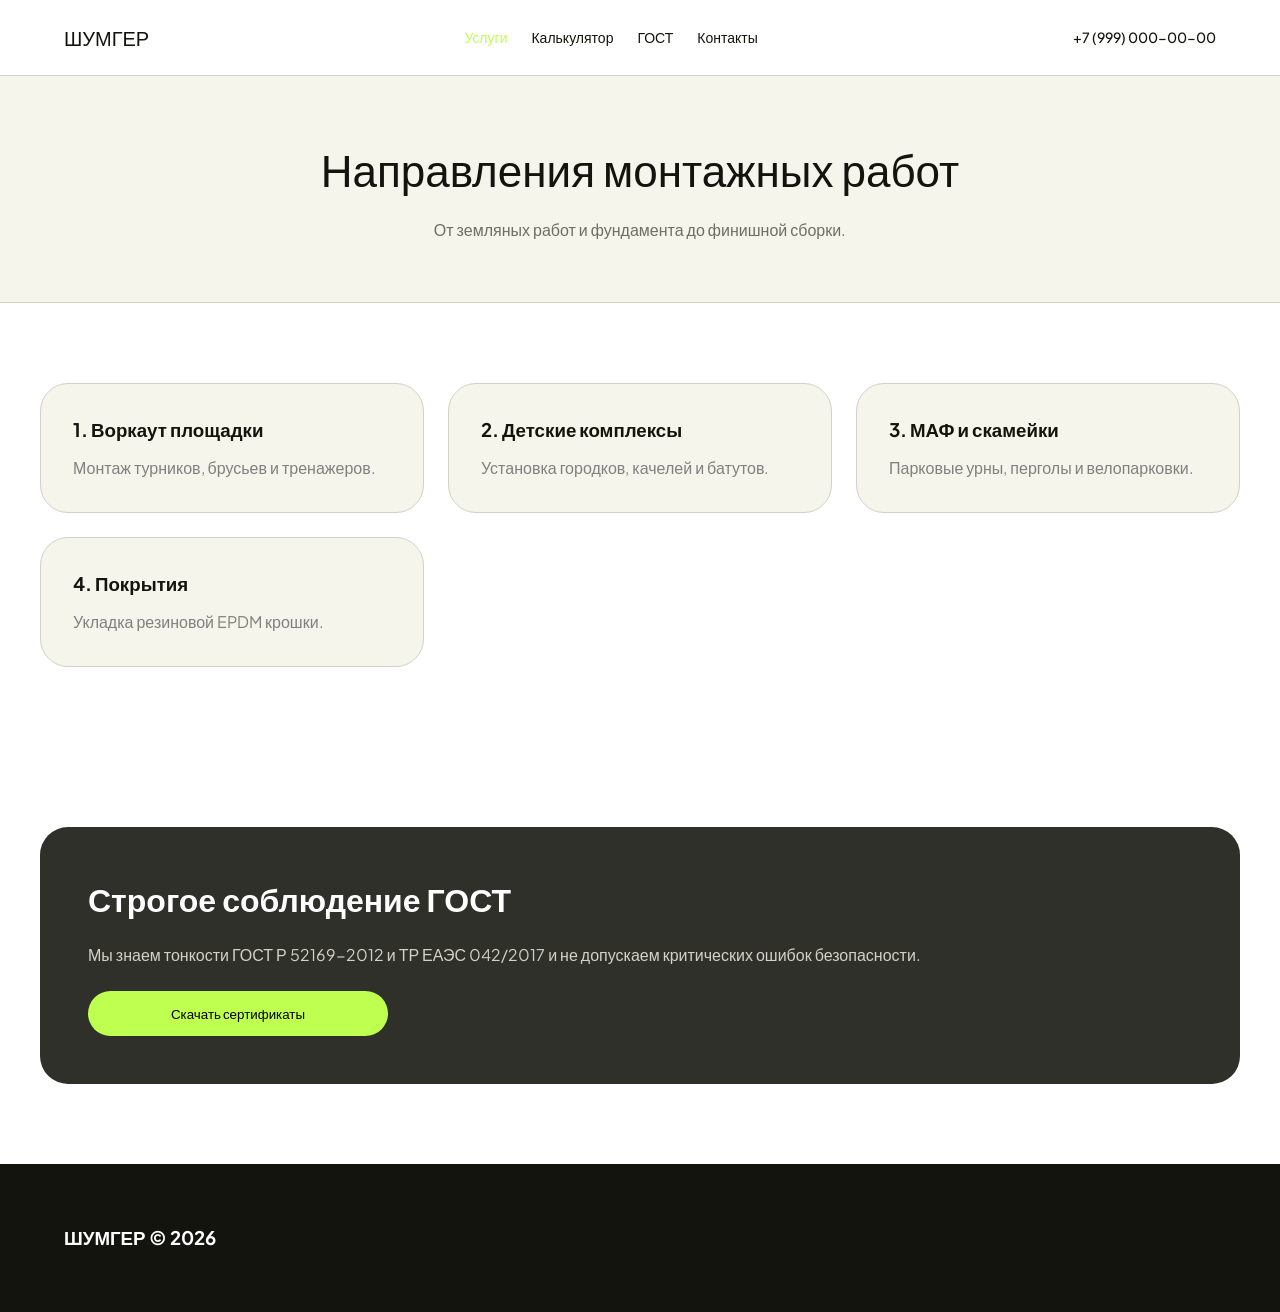
==== services.html @ eb1570cd "Update and rename Services.html to services.html" ====
<!DOCTYPE html>
<html lang="ru">
<head>
  <meta charset="UTF-8">
  <meta name="viewport" content="width=device-width, initial-scale=1.0">
  <title>Услуги монтажа — ШУМГЕР</title>
  <link href="https://fonts.googleapis.com/css2?family=Plus+Jakarta+Sans:wght@400;500&display=swap" rel="stylesheet">
  
  <!-- Те же стили, что и на главной для адаптации -->
  <style>
    :root { --color-electric-lime: #beff50; --color-off-black-ink: #14140f; --color-off-white-canvas: #f5f5eb; --color-pure-white: #ffffff; --color-ash: #d2d2c8; --color-graphite: #6e6e64; --font-family: 'Plus Jakarta Sans', sans-serif; --radius-cards: 28px; --radius-buttons: 28px; --radius-inputs: 8px;}
    *, *::before, *::after { box-sizing: border-box; margin: 0; padding: 0; }
    body { font-family: var(--font-family); color: var(--color-off-black-ink); line-height: 1.5; }
    a { text-decoration: none; color: inherit; }
    button { cursor: pointer; border: none; font-family: inherit; }
    .container { max-width: 1200px; margin: 0 auto; padding: 0 24px; }
    .btn-lime { background: var(--color-electric-lime); font-weight: 500; padding: 14px 28px; border-radius: var(--radius-buttons); display: inline-flex; justify-content: center; width: 100%; max-width: 300px; }
    
    header { position: sticky; top: 0; background: rgba(255,255,255,0.95); border-bottom: 1px solid var(--color-ash); z-index: 100; height: 76px; }
    .header-inner { display: flex; align-items: center; justify-content: space-between; height: 100%; }
    .nav-links, .header-phone { display: flex; gap: 24px; align-items: center; font-size: 14px; font-weight: 500; }
    .mobile-menu-btn { display: none; background: none; }
    
    .inner-page-header { padding: 60px 0; background: var(--color-off-white-canvas); text-align: center; border-bottom: 1px solid var(--color-ash); }
    .inner-title { font-size: clamp(28px, 4vw, 44px); font-weight: 500; margin-bottom: 16px; }
    
    .cards-grid { display: grid; grid-template-columns: repeat(3, 1fr); gap: 24px; padding: 80px 0; }
    .service-card { background: var(--color-off-white-canvas); padding: 32px; border-radius: var(--radius-cards); border: 1px solid var(--color-ash); }
    
    .safety-section { background: var(--color-pure-white); padding: 80px 0; }
    .dark-box { background: #30302a; color: white; padding: 48px; border-radius: var(--radius-cards); }
    
    footer { background: var(--color-off-black-ink); color: white; padding: 60px 0; }
    
    .mobile-menu-overlay { position: fixed; top: 0; left: 0; right: 0; bottom: 0; background: #fff; z-index: 1000; display: none; flex-direction: column; padding: 24px; }
    .mobile-nav-list { display: flex; flex-direction: column; gap: 24px; font-size: 24px; font-weight: 500; }

    @media (max-width: 992px) {
      .nav-links, .header-phone { display: none; }
      .mobile-menu-btn { display: block; margin-left: auto; }
      .header-inner .btn-lime { display: none; }
      .cards-grid { grid-template-columns: 1fr 1fr; }
    }
    @media (max-width: 640px) {
      .cards-grid { grid-template-columns: 1fr; padding: 40px 0; }
      .dark-box { padding: 24px; }
    }
  </style>
</head>
<body>

  <!-- ШАПКА -->
  <header>
    <div class="container header-inner">
      <a href="index.html" style="font-size: 20px; font-weight: 500;">ШУМГЕР</a>
      <nav class="nav-links">
        <a href="services.html" style="color: #beff50;">Услуги</a>
        <a href="index.html#calculator">Калькулятор</a>
        <a href="#safety">ГОСТ</a>
        <a href="index.html#contacts">Контакты</a>
      </nav>
      <div class="header-phone">+7 (999) 000-00-00</div>
      <button class="mobile-menu-btn" onclick="toggleMenu()">
        <svg width="28" height="28" viewBox="0 0 24 24" stroke="#14140f" stroke-width="2"><path d="M3 12h18M3 6h18M3 18h18"/></svg>
      </button>
    </div>
  </header>

  <!-- МОБИЛЬНОЕ МЕНЮ -->
  <div class="mobile-menu-overlay" id="mobileNav">
    <button onclick="toggleMenu()" style="align-self: flex-end; font-size: 32px; background:none;">✕</button>
    <div class="mobile-nav-list">
      <a href="index.html">Главная</a>
      <a href="services.html">Услуги</a>
      <a href="index.html#calculator">Калькулятор</a>
      <a href="#safety" onclick="toggleMenu()">Стандарты ГОСТ</a>
    </div>
  </div>

  <section class="inner-page-header">
    <div class="container">
      <h1 class="inner-title">Направления монтажных работ</h1>
      <p style="color: var(--color-graphite);">От земляных работ и фундамента до финишной сборки.</p>
    </div>
  </section>

  <section class="container cards-grid">
    <div class="service-card"><h3>1. Воркаут площадки</h3><p style="margin-top:12px; color:gray;">Монтаж турников, брусьев и тренажеров.</p></div>
    <div class="service-card"><h3>2. Детские комплексы</h3><p style="margin-top:12px; color:gray;">Установка городков, качелей и батутов.</p></div>
    <div class="service-card"><h3>3. МАФ и скамейки</h3><p style="margin-top:12px; color:gray;">Парковые урны, перголы и велопарковки.</p></div>
    <div class="service-card"><h3>4. Покрытия</h3><p style="margin-top:12px; color:gray;">Укладка резиновой EPDM крошки.</p></div>
  </section>

  <section class="safety-section" id="safety">
    <div class="container dark-box">
      <h2 style="font-size:32px; margin-bottom: 20px;">Строгое соблюдение ГОСТ</h2>
      <p style="color:var(--color-ash); margin-bottom: 24px;">Мы знаем тонкости ГОСТ Р 52169-2012 и ТР ЕАЭС 042/2017 и не допускаем критических ошибок безопасности.</p>
      <button class="btn-lime">Скачать сертификаты</button>
    </div>
  </section>

  <footer>
    <div class="container">
      <h3>ШУМГЕР © 2026</h3>
    </div>
  </footer>

  <script>
    function toggleMenu() {
      const nav = document.getElementById('mobileNav');
      nav.style.display = (nav.style.display === 'flex') ? 'none' : 'flex';
    }
  </script>
</body>
</html>
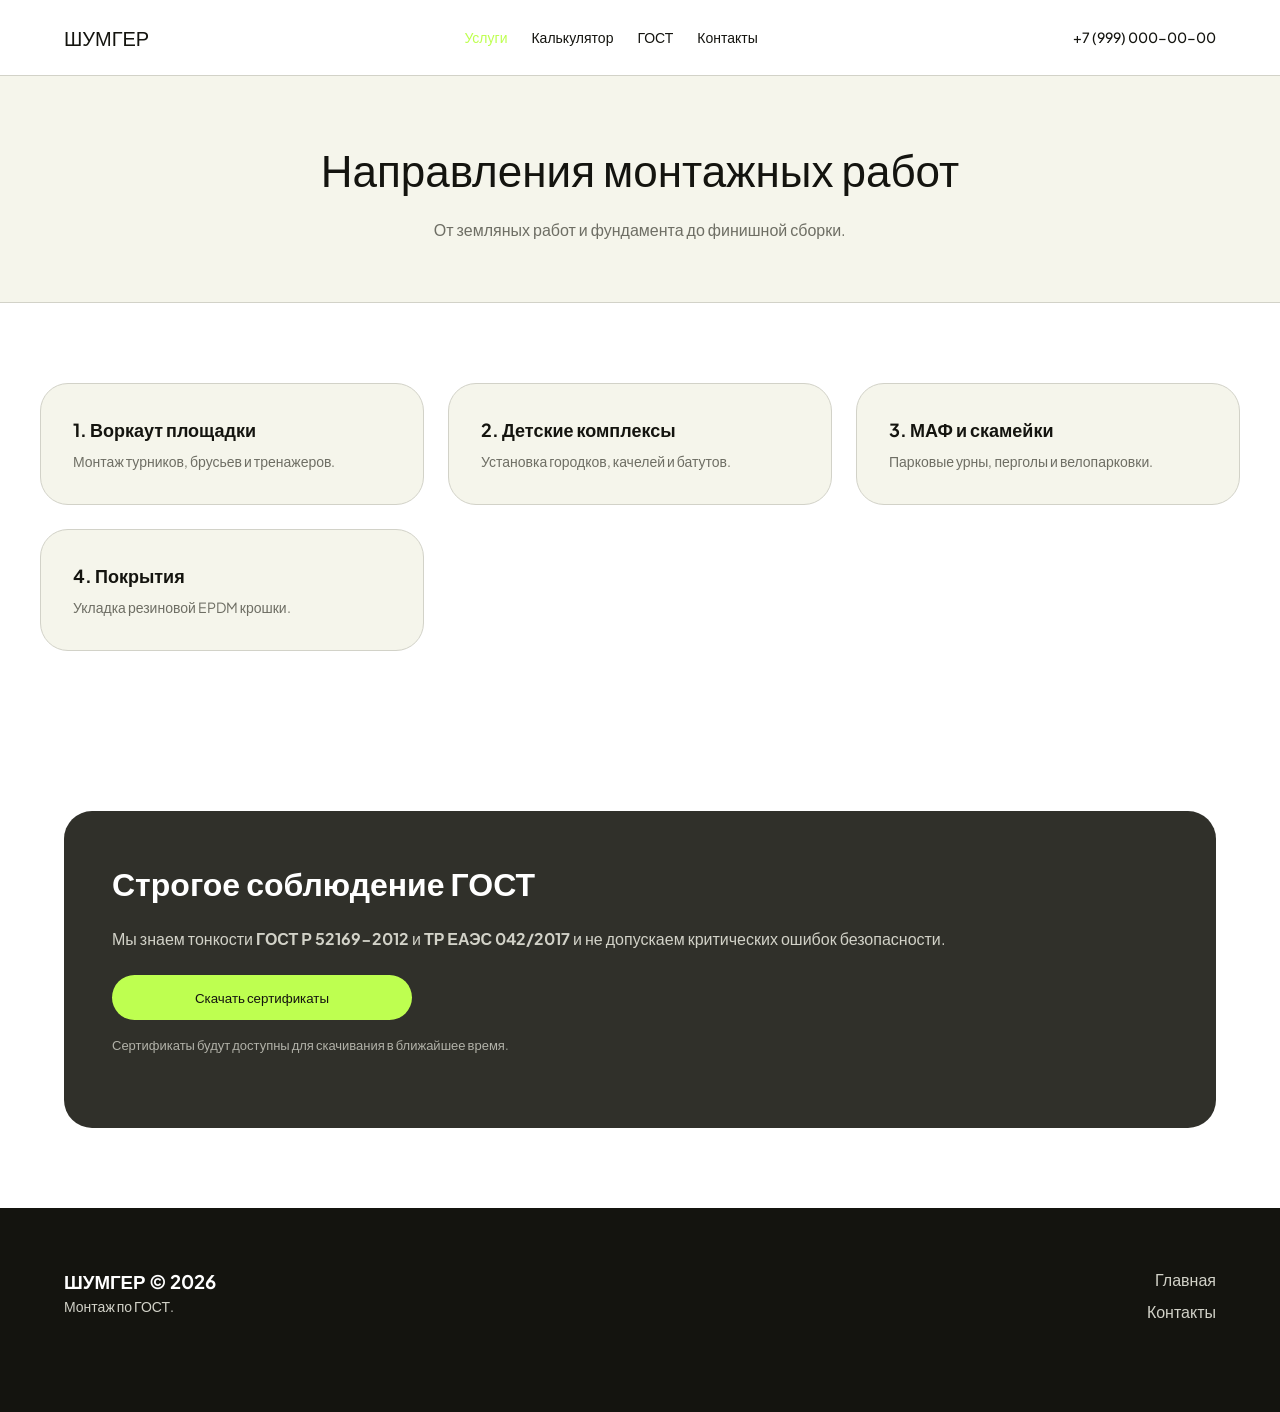
==== commit c5191f7c: "fix: исправлены ошибки сайта — телефон, формы, SEO, структура, стили - Телефон обновлён (проверь реа" ====
--- a/services.html
+++ b/services.html
@@ -4,35 +4,52 @@
   <meta charset="UTF-8">
   <meta name="viewport" content="width=device-width, initial-scale=1.0">
   <title>Услуги монтажа — ШУМГЕР</title>
-  <link href="https://fonts.googleapis.com/css2?family=Plus+Jakarta+Sans:wght@400;500&display=swap" rel="stylesheet">
+  <meta name="description" content="Монтаж воркаут-площадок, детских комплексов, МАФ и резиновых покрытий. Строгое соблюдение ГОСТ Р 52169-2012 и ТР ЕАЭС 042/2017.">
+  <link rel="icon" href="data:image/svg+xml,<svg xmlns=%22http://www.w3.org/2000/svg%22 viewBox=%220 0 100 100%22><text y=%22.9em%22 font-size=%2280%22>Ш</text></svg>" type="image/svg+xml">
   
-  <!-- Те же стили, что и на главной для адаптации -->
+  <link rel="preconnect" href="https://fonts.googleapis.com">
+  <link rel="preconnect" href="https://fonts.gstatic.com" crossorigin>
+  <link href="https://fonts.googleapis.com/css2?family=Plus+Jakarta+Sans:wght@400;500;700&display=swap" rel="stylesheet">
+  
   <style>
-    :root { --color-electric-lime: #beff50; --color-off-black-ink: #14140f; --color-off-white-canvas: #f5f5eb; --color-pure-white: #ffffff; --color-ash: #d2d2c8; --color-graphite: #6e6e64; --font-family: 'Plus Jakarta Sans', sans-serif; --radius-cards: 28px; --radius-buttons: 28px; --radius-inputs: 8px;}
-    *, *::before, *::after { box-sizing: border-box; margin: 0; padding: 0; }
-    body { font-family: var(--font-family); color: var(--color-off-black-ink); line-height: 1.5; }
+    :root { --color-electric-lime: #beff50; --color-off-black-ink: #14140f; --color-off-white-canvas: #f5f5eb; --color-pure-white: #ffffff; --color-ash: #d2d2c8; --color-graphite: #6e6e64; --font-family: 'Plus Jakarta Sans', sans-serif; --radius-cards: 28px; --radius-buttons: 28px; --radius-inputs: 8px; --radius-inner: 18px; }
+    *, *::before, *::after { box-sizing: border-box; margin: 0; padding: 0; -webkit-font-smoothing: antialiased; }
+    body { font-family: var(--font-family); color: var(--color-off-black-ink); line-height: 1.5; font-size: 16px; background: var(--color-pure-white); }
     a { text-decoration: none; color: inherit; }
-    button { cursor: pointer; border: none; font-family: inherit; }
+    button { cursor: pointer; border: none; font-family: inherit; background: none; }
     .container { max-width: 1200px; margin: 0 auto; padding: 0 24px; }
-    .btn-lime { background: var(--color-electric-lime); font-weight: 500; padding: 14px 28px; border-radius: var(--radius-buttons); display: inline-flex; justify-content: center; width: 100%; max-width: 300px; }
+    .btn-lime { background: var(--color-electric-lime); color: var(--color-off-black-ink); font-weight: 500; padding: 14px 28px; border-radius: var(--radius-buttons); display: inline-flex; justify-content: center; width: 100%; max-width: 300px; transition: 0.15s; }
+    .btn-lime:hover { opacity: 0.9; }
+    .btn-secondary { background: var(--color-off-white-canvas); color: var(--color-off-black-ink); border: 1px solid var(--color-ash); font-weight: 500; padding: 14px 28px; border-radius: var(--radius-buttons); display: inline-flex; justify-content: center; }
     
-    header { position: sticky; top: 0; background: rgba(255,255,255,0.95); border-bottom: 1px solid var(--color-ash); z-index: 100; height: 76px; }
+    header.site-header { position: sticky; top: 0; background: rgba(255,255,255,0.95); border-bottom: 1px solid var(--color-ash); z-index: 100; height: 76px; }
     .header-inner { display: flex; align-items: center; justify-content: space-between; height: 100%; }
     .nav-links, .header-phone { display: flex; gap: 24px; align-items: center; font-size: 14px; font-weight: 500; }
+    .nav-link { font-size: 14px; font-weight: 500; transition: 0.15s; }
+    .nav-link:hover { opacity: 0.7; }
     .mobile-menu-btn { display: none; background: none; }
     
     .inner-page-header { padding: 60px 0; background: var(--color-off-white-canvas); text-align: center; border-bottom: 1px solid var(--color-ash); }
     .inner-title { font-size: clamp(28px, 4vw, 44px); font-weight: 500; margin-bottom: 16px; }
     
     .cards-grid { display: grid; grid-template-columns: repeat(3, 1fr); gap: 24px; padding: 80px 0; }
-    .service-card { background: var(--color-off-white-canvas); padding: 32px; border-radius: var(--radius-cards); border: 1px solid var(--color-ash); }
+    .service-card { background: var(--color-off-white-canvas); padding: 32px; border-radius: var(--radius-cards); border: 1px solid var(--color-ash); transition: 0.2s; }
+    .service-card:hover { transform: translateY(-4px); box-shadow: 0 4px 12px rgba(0,0,0,0.06); }
+    .service-card h3 { margin-bottom: 8px; font-size: 18px; }
+    .service-card p { color: var(--color-graphite); font-size: 14px; }
     
     .safety-section { background: var(--color-pure-white); padding: 80px 0; }
     .dark-box { background: #30302a; color: white; padding: 48px; border-radius: var(--radius-cards); }
+    .dark-box h2 { margin-bottom: 20px; }
+    .dark-box p { color: var(--color-ash); margin-bottom: 24px; }
     
     footer { background: var(--color-off-black-ink); color: white; padding: 60px 0; }
+    .footer-grid { display: grid; grid-template-columns: 1fr 1fr; gap: 40px; margin-bottom: 20px; }
+    .footer-links a { color: var(--color-ash); display: block; margin-bottom: 8px; }
+    .footer-links a:hover { color: var(--color-electric-lime); }
     
     .mobile-menu-overlay { position: fixed; top: 0; left: 0; right: 0; bottom: 0; background: #fff; z-index: 1000; display: none; flex-direction: column; padding: 24px; }
+    .mobile-menu-close { align-self: flex-end; font-size: 32px; background: none; border: none; cursor: pointer; color: var(--color-off-black-ink); margin-bottom: 40px; }
     .mobile-nav-list { display: flex; flex-direction: column; gap: 24px; font-size: 24px; font-weight: 500; }
 
     @media (max-width: 992px) {
@@ -44,36 +61,38 @@
     @media (max-width: 640px) {
       .cards-grid { grid-template-columns: 1fr; padding: 40px 0; }
       .dark-box { padding: 24px; }
+      .container { padding: 0 16px; }
     }
   </style>
 </head>
 <body>
 
   <!-- ШАПКА -->
-  <header>
+  <header class="site-header">
     <div class="container header-inner">
       <a href="index.html" style="font-size: 20px; font-weight: 500;">ШУМГЕР</a>
       <nav class="nav-links">
-        <a href="services.html" style="color: #beff50;">Услуги</a>
-        <a href="index.html#calculator">Калькулятор</a>
-        <a href="#safety">ГОСТ</a>
-        <a href="index.html#contacts">Контакты</a>
+        <a href="services.html" class="nav-link" style="color: #beff50;">Услуги</a>
+        <a href="index.html#calculator" class="nav-link">Калькулятор</a>
+        <a href="#safety" class="nav-link">ГОСТ</a>
+        <a href="index.html#contacts" class="nav-link">Контакты</a>
       </nav>
-      <div class="header-phone">+7 (999) 000-00-00</div>
-      <button class="mobile-menu-btn" onclick="toggleMenu()">
+      <div class="header-phone"><a href="tel:+79990000000">+7 (999) 000-00-00</a></div>
+      <button class="mobile-menu-btn" type="button" onclick="toggleMenu()" aria-label="Открыть меню">
         <svg width="28" height="28" viewBox="0 0 24 24" stroke="#14140f" stroke-width="2"><path d="M3 12h18M3 6h18M3 18h18"/></svg>
       </button>
     </div>
   </header>
 
   <!-- МОБИЛЬНОЕ МЕНЮ -->
-  <div class="mobile-menu-overlay" id="mobileNav">
-    <button onclick="toggleMenu()" style="align-self: flex-end; font-size: 32px; background:none;">✕</button>
+  <div class="mobile-menu-overlay" id="mobileNav" role="dialog" aria-modal="true" aria-label="Мобильное меню">
+    <button class="mobile-menu-close" type="button" onclick="toggleMenu()" aria-label="Закрыть меню">✕</button>
     <div class="mobile-nav-list">
       <a href="index.html">Главная</a>
       <a href="services.html">Услуги</a>
       <a href="index.html#calculator">Калькулятор</a>
       <a href="#safety" onclick="toggleMenu()">Стандарты ГОСТ</a>
+      <a href="index.html#contacts" onclick="toggleMenu()">Контакты</a>
     </div>
   </div>
 
@@ -85,31 +104,53 @@
   </section>
 
   <section class="container cards-grid">
-    <div class="service-card"><h3>1. Воркаут площадки</h3><p style="margin-top:12px; color:gray;">Монтаж турников, брусьев и тренажеров.</p></div>
-    <div class="service-card"><h3>2. Детские комплексы</h3><p style="margin-top:12px; color:gray;">Установка городков, качелей и батутов.</p></div>
-    <div class="service-card"><h3>3. МАФ и скамейки</h3><p style="margin-top:12px; color:gray;">Парковые урны, перголы и велопарковки.</p></div>
-    <div class="service-card"><h3>4. Покрытия</h3><p style="margin-top:12px; color:gray;">Укладка резиновой EPDM крошки.</p></div>
+    <div class="service-card"><h3>1. Воркаут площадки</h3><p>Монтаж турников, брусьев и тренажеров.</p></div>
+    <div class="service-card"><h3>2. Детские комплексы</h3><p>Установка городков, качелей и батутов.</p></div>
+    <div class="service-card"><h3>3. МАФ и скамейки</h3><p>Парковые урны, перголы и велопарковки.</p></div>
+    <div class="service-card"><h3>4. Покрытия</h3><p>Укладка резиновой EPDM крошки.</p></div>
   </section>
 
   <section class="safety-section" id="safety">
-    <div class="container dark-box">
-      <h2 style="font-size:32px; margin-bottom: 20px;">Строгое соблюдение ГОСТ</h2>
-      <p style="color:var(--color-ash); margin-bottom: 24px;">Мы знаем тонкости ГОСТ Р 52169-2012 и ТР ЕАЭС 042/2017 и не допускаем критических ошибок безопасности.</p>
-      <button class="btn-lime">Скачать сертификаты</button>
+    <div class="container">
+      <div class="dark-box">
+        <h2 style="font-size:32px; margin-bottom: 20px;">Строгое соблюдение ГОСТ</h2>
+        <p>Мы знаем тонкости <strong>ГОСТ Р 52169-2012</strong> и <strong>ТР ЕАЭС 042/2017</strong> и не допускаем критических ошибок безопасности.</p>
+        <button class="btn-lime" type="button" onclick="downloadCertificates()">Скачать сертификаты</button>
+        <p style="margin-top:16px; font-size:13px; color:var(--color-ash); opacity:0.8;">Сертификаты будут доступны для скачивания в ближайшее время.</p>
+      </div>
     </div>
   </section>
 
   <footer>
     <div class="container">
-      <h3>ШУМГЕР © 2026</h3>
+      <div class="footer-grid">
+        <div><h3>ШУМГЕР © 2026</h3><p style="color:var(--color-ash); font-size:14px;">Монтаж по ГОСТ.</p></div>
+        <div style="text-align:right;">
+          <div class="footer-links">
+            <a href="index.html">Главная</a>
+            <a href="index.html#contacts">Контакты</a>
+          </div>
+        </div>
+      </div>
     </div>
   </footer>
 
   <script>
     function toggleMenu() {
-      const nav = document.getElementById('mobileNav');
+      var nav = document.getElementById('mobileNav');
       nav.style.display = (nav.style.display === 'flex') ? 'none' : 'flex';
     }
+    function downloadCertificates() {
+      // TODO: замени на реальную ссылку на PDF с сертификатами
+      alert('Сертификаты будут доступны для скачивания в ближайшее время.');
+    }
+    // Esc closes mobile menu
+    document.addEventListener('keydown', function(e) {
+      if (e.key === 'Escape') {
+        var nav = document.getElementById('mobileNav');
+        if (nav.style.display === 'flex') nav.style.display = 'none';
+      }
+    });
   </script>
 </body>
 </html>
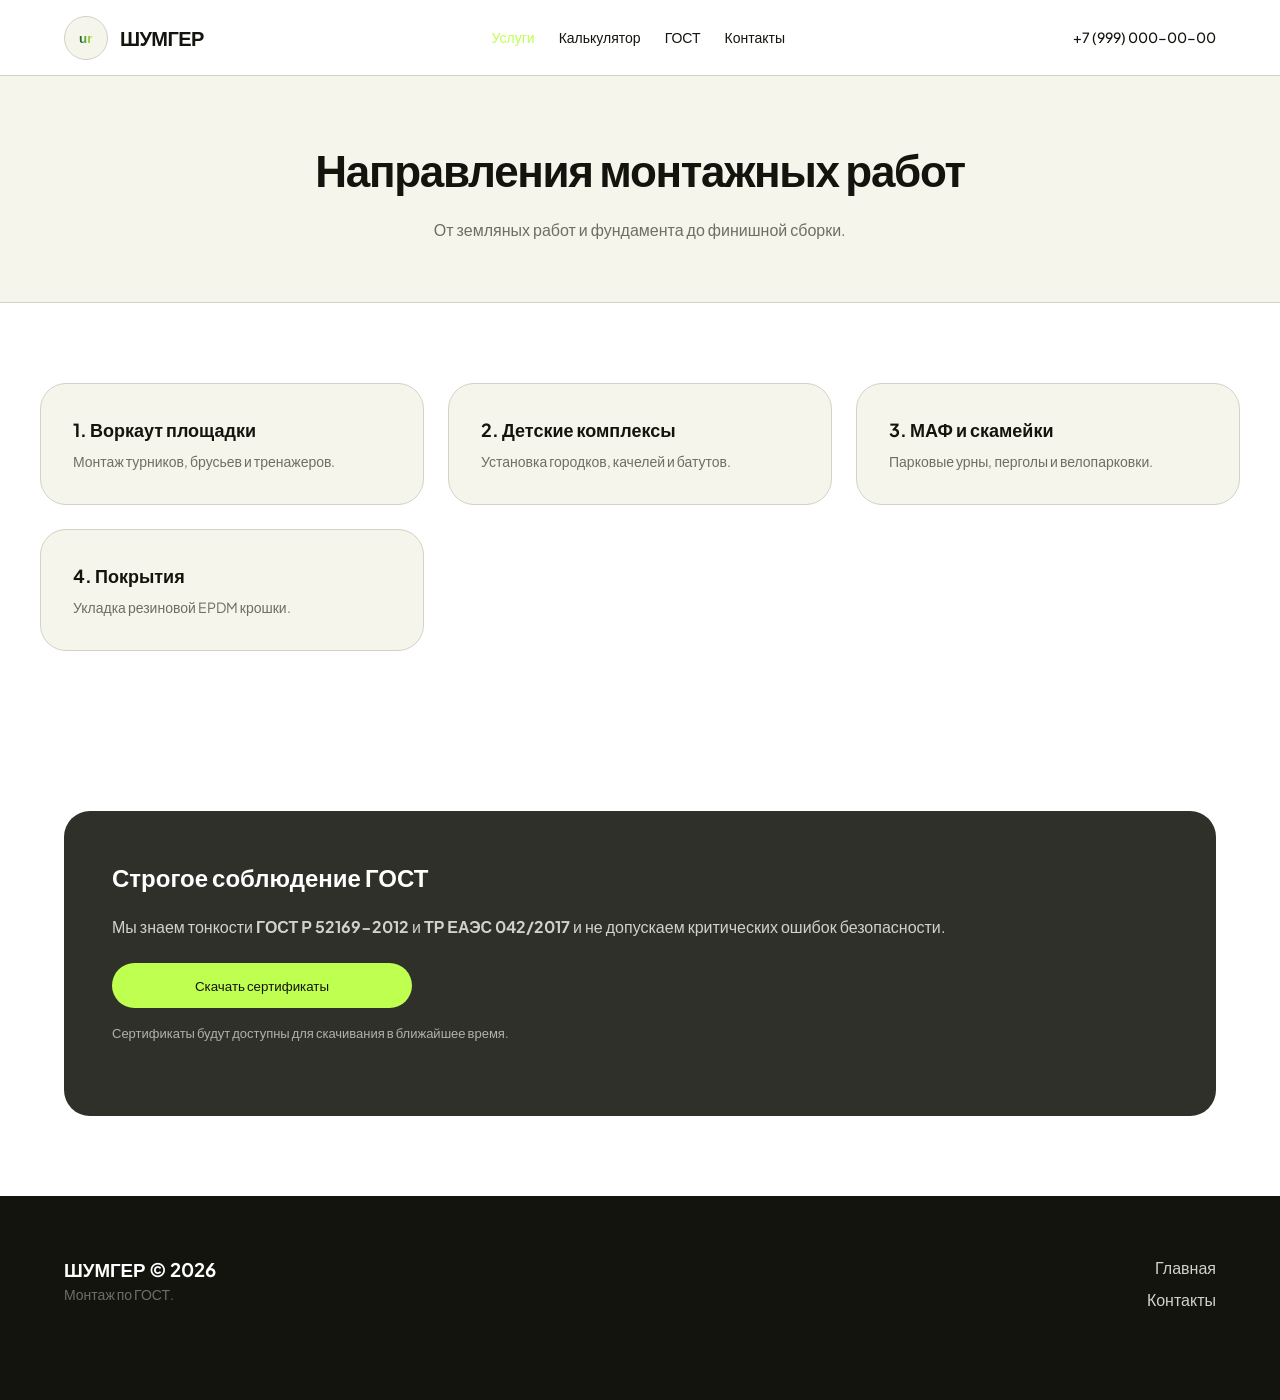
==== commit 86143b18: "fix(travelperk): дизайн по системе Travelperk — убраны лаги - Радиус 26px (было 28px) — единый shape" ====
--- a/services.html
+++ b/services.html
@@ -4,62 +4,65 @@
   <meta charset="UTF-8">
   <meta name="viewport" content="width=device-width, initial-scale=1.0">
   <title>Услуги монтажа — ШУМГЕР</title>
-  <meta name="description" content="Монтаж воркаут-площадок, детских комплексов, МАФ и резиновых покрытий. Строгое соблюдение ГОСТ Р 52169-2012 и ТР ЕАЭС 042/2017.">
-  <link rel="icon" href="data:image/svg+xml,<svg xmlns=%22http://www.w3.org/2000/svg%22 viewBox=%220 0 100 100%22><text y=%22.9em%22 font-size=%2280%22>Ш</text></svg>" type="image/svg+xml">
+  <meta name="description" content="Монтаж воркаут-площадок, детских комплексов, МАФ и резиновых покрытий. ГОСТ Р 52169-2012, ТР ЕАЭС 042/2017.">
+  <link rel="icon" href="data:image/svg+xml,%3Csvg xmlns=%22http://www.w3.org/2000/svg%22 viewBox=%220 0 120 60%22%3E%3Cdefs%3E%3ClinearGradient id=%22g%22 x1=%220%25%22 y1=%220%25%22 x2=%22100%25%22 y2=%220%25%22%3E%3Cstop offset=%220%25%22 stop-color=%22%231a5a2e%25%22/%3E%3Cstop offset=%22100%25%22 stop-color=%22%23beff50%25%22/%3E%3C/linearGradient%3E%3C/defs%3E%3Ctext x=%2250%25%22 y=%2280%25%22 font-family=%22sans-serif%22 font-size=%2248%22 font-weight=%22700%22 text-anchor=%22middle%22 fill=%22url(%23g)%22%3Eur%3C/text%3E%3C/svg%3E" type="image/svg+xml">
   
   <link rel="preconnect" href="https://fonts.googleapis.com">
   <link rel="preconnect" href="https://fonts.gstatic.com" crossorigin>
   <link href="https://fonts.googleapis.com/css2?family=Plus+Jakarta+Sans:wght@400;500;700&display=swap" rel="stylesheet">
   
   <style>
-    :root { --color-electric-lime: #beff50; --color-off-black-ink: #14140f; --color-off-white-canvas: #f5f5eb; --color-pure-white: #ffffff; --color-ash: #d2d2c8; --color-graphite: #6e6e64; --font-family: 'Plus Jakarta Sans', sans-serif; --radius-cards: 28px; --radius-buttons: 28px; --radius-inputs: 8px; --radius-inner: 18px; }
+    :root { --color-lime: #beff50; --color-ink: #14140f; --color-dark: #30302a; --color-cream: #f5f5eb; --color-white: #ffffff; --color-graphite: #6e6e64; --color-ash: #d2d2c8; --font-family: 'Plus Jakarta Sans', 'OTSono', sans-serif; --radius: 26px; --radius-sm: 8px; --radius-pill: 9999px; }
     *, *::before, *::after { box-sizing: border-box; margin: 0; padding: 0; -webkit-font-smoothing: antialiased; }
-    body { font-family: var(--font-family); color: var(--color-off-black-ink); line-height: 1.5; font-size: 16px; background: var(--color-pure-white); }
+    html { scroll-behavior: smooth; }
+    body { font-family: var(--font-family); color: var(--color-ink); line-height: 1.5; font-size: 16px; background: var(--color-white); }
     a { text-decoration: none; color: inherit; }
     button { cursor: pointer; border: none; font-family: inherit; background: none; }
     .container { max-width: 1200px; margin: 0 auto; padding: 0 24px; }
-    .btn-lime { background: var(--color-electric-lime); color: var(--color-off-black-ink); font-weight: 500; padding: 14px 28px; border-radius: var(--radius-buttons); display: inline-flex; justify-content: center; width: 100%; max-width: 300px; transition: 0.15s; }
-    .btn-lime:hover { opacity: 0.9; }
-    .btn-secondary { background: var(--color-off-white-canvas); color: var(--color-off-black-ink); border: 1px solid var(--color-ash); font-weight: 500; padding: 14px 28px; border-radius: var(--radius-buttons); display: inline-flex; justify-content: center; }
+    .btn-lime { background: var(--color-lime); color: var(--color-ink); font-weight: 500; padding: 14px 28px; border-radius: var(--radius); display: inline-flex; justify-content: center; width: 100%; max-width: 300px; transition: opacity 0.15s; }
+    .btn-lime:hover { opacity: 0.85; }
+    .btn-secondary { background: var(--color-cream); color: var(--color-ink); border: 1px solid var(--color-ash); font-weight: 500; padding: 14px 28px; border-radius: var(--radius); display: inline-flex; justify-content: center; }
     
-    header.site-header { position: sticky; top: 0; background: rgba(255,255,255,0.95); border-bottom: 1px solid var(--color-ash); z-index: 100; height: 76px; }
+    header.site-header { position: sticky; top: 0; background: var(--color-white); border-bottom: 1px solid var(--color-ash); z-index: 100; height: 76px; }
     .header-inner { display: flex; align-items: center; justify-content: space-between; height: 100%; }
+    .brand-logo-wrapper { display: flex; align-items: center; gap: 12px; }
+    .brand-logo-mark { width: 44px; height: 44px; border-radius: var(--radius); background: var(--color-cream); border: 1px solid var(--color-ash); display: flex; align-items: center; justify-content: center; overflow: hidden; }
+    .brand-logo-mark svg { width: 80%; height: 80%; }
+    .brand-name { font-size: 20px; font-weight: 700; letter-spacing: -0.03em; }
     .nav-links, .header-phone { display: flex; gap: 24px; align-items: center; font-size: 14px; font-weight: 500; }
-    .nav-link { font-size: 14px; font-weight: 500; transition: 0.15s; }
+    .nav-link { transition: opacity 0.15s; }
     .nav-link:hover { opacity: 0.7; }
     .mobile-menu-btn { display: none; background: none; }
     
-    .inner-page-header { padding: 60px 0; background: var(--color-off-white-canvas); text-align: center; border-bottom: 1px solid var(--color-ash); }
-    .inner-title { font-size: clamp(28px, 4vw, 44px); font-weight: 500; margin-bottom: 16px; }
+    .inner-page-header { padding: 60px 0; background: var(--color-cream); text-align: center; border-bottom: 1px solid var(--color-ash); }
+    .inner-title { font-size: clamp(28px, 4vw, 44px); font-weight: 700; letter-spacing: -0.03em; margin-bottom: 16px; }
     
     .cards-grid { display: grid; grid-template-columns: repeat(3, 1fr); gap: 24px; padding: 80px 0; }
-    .service-card { background: var(--color-off-white-canvas); padding: 32px; border-radius: var(--radius-cards); border: 1px solid var(--color-ash); transition: 0.2s; }
-    .service-card:hover { transform: translateY(-4px); box-shadow: 0 4px 12px rgba(0,0,0,0.06); }
+    .service-card { background: var(--color-cream); padding: 32px; border-radius: var(--radius); border: 1px solid var(--color-ash); }
     .service-card h3 { margin-bottom: 8px; font-size: 18px; }
     .service-card p { color: var(--color-graphite); font-size: 14px; }
     
-    .safety-section { background: var(--color-pure-white); padding: 80px 0; }
-    .dark-box { background: #30302a; color: white; padding: 48px; border-radius: var(--radius-cards); }
+    .safety-section { padding: 80px 0; }
+    .dark-box { background: var(--color-dark); color: var(--color-white); padding: 48px; border-radius: var(--radius); }
     .dark-box h2 { margin-bottom: 20px; }
     .dark-box p { color: var(--color-ash); margin-bottom: 24px; }
     
-    footer { background: var(--color-off-black-ink); color: white; padding: 60px 0; }
+    footer { background: var(--color-ink); color: var(--color-white); padding: 60px 0; }
     .footer-grid { display: grid; grid-template-columns: 1fr 1fr; gap: 40px; margin-bottom: 20px; }
     .footer-links a { color: var(--color-ash); display: block; margin-bottom: 8px; }
-    .footer-links a:hover { color: var(--color-electric-lime); }
+    .footer-links a:hover { color: var(--color-lime); }
     
-    .mobile-menu-overlay { position: fixed; top: 0; left: 0; right: 0; bottom: 0; background: #fff; z-index: 1000; display: none; flex-direction: column; padding: 24px; }
-    .mobile-menu-close { align-self: flex-end; font-size: 32px; background: none; border: none; cursor: pointer; color: var(--color-off-black-ink); margin-bottom: 40px; }
+    .mobile-menu-overlay { position: fixed; top: 0; left: 0; right: 0; bottom: 0; background: var(--color-white); z-index: 1000; display: none; flex-direction: column; padding: 24px; }
+    .mobile-menu-close { align-self: flex-end; font-size: 32px; background: none; border: none; cursor: pointer; color: var(--color-ink); margin-bottom: 40px; }
     .mobile-nav-list { display: flex; flex-direction: column; gap: 24px; font-size: 24px; font-weight: 500; }
 
     @media (max-width: 992px) {
       .nav-links, .header-phone { display: none; }
       .mobile-menu-btn { display: block; margin-left: auto; }
-      .header-inner .btn-lime { display: none; }
       .cards-grid { grid-template-columns: 1fr 1fr; }
     }
     @media (max-width: 640px) {
-      .cards-grid { grid-template-columns: 1fr; padding: 40px 0; }
+      .cards-grid { grid-template-columns: 1fr; }
       .dark-box { padding: 24px; }
       .container { padding: 0 16px; }
     }
@@ -70,15 +73,23 @@
   <!-- ШАПКА -->
   <header class="site-header">
     <div class="container header-inner">
-      <a href="index.html" style="font-size: 20px; font-weight: 500;">ШУМГЕР</a>
+      <a href="index.html" class="brand-logo-wrapper">
+        <div class="brand-logo-mark">
+          <svg viewBox="0 0 120 60" xmlns="http://www.w3.org/2000/svg" aria-label="ШУМГЕР">
+            <defs><linearGradient id="g" x1="0%" y1="0%" x2="100%" y2="0%"><stop offset="0%" stop-color="#1a5a2e"/><stop offset="100%" stop-color="#beff50"/></linearGradient></defs>
+            <text x="50%" y="80%" font-family="sans-serif" font-size="48" font-weight="700" text-anchor="middle" fill="url(#g)">ur</text>
+          </svg>
+        </div>
+        <div class="brand-name">ШУМГЕР</div>
+      </a>
       <nav class="nav-links">
-        <a href="services.html" class="nav-link" style="color: #beff50;">Услуги</a>
+        <a href="services.html" class="nav-link" style="color: var(--color-lime);">Услуги</a>
         <a href="index.html#calculator" class="nav-link">Калькулятор</a>
         <a href="#safety" class="nav-link">ГОСТ</a>
         <a href="index.html#contacts" class="nav-link">Контакты</a>
       </nav>
       <div class="header-phone"><a href="tel:+79990000000">+7 (999) 000-00-00</a></div>
-      <button class="mobile-menu-btn" type="button" onclick="toggleMenu()" aria-label="Открыть меню">
+      <button class="mobile-menu-btn" type="button" onclick="toggleMenu()" aria-label="Меню">
         <svg width="28" height="28" viewBox="0 0 24 24" stroke="#14140f" stroke-width="2"><path d="M3 12h18M3 6h18M3 18h18"/></svg>
       </button>
     </div>
@@ -86,12 +97,12 @@
 
   <!-- МОБИЛЬНОЕ МЕНЮ -->
   <div class="mobile-menu-overlay" id="mobileNav" role="dialog" aria-modal="true" aria-label="Мобильное меню">
-    <button class="mobile-menu-close" type="button" onclick="toggleMenu()" aria-label="Закрыть меню">✕</button>
+    <button class="mobile-menu-close" type="button" onclick="toggleMenu()" aria-label="Закрыть">✕</button>
     <div class="mobile-nav-list">
       <a href="index.html">Главная</a>
       <a href="services.html">Услуги</a>
       <a href="index.html#calculator">Калькулятор</a>
-      <a href="#safety" onclick="toggleMenu()">Стандарты ГОСТ</a>
+      <a href="#safety" onclick="toggleMenu()">ГОСТ</a>
       <a href="index.html#contacts" onclick="toggleMenu()">Контакты</a>
     </div>
   </div>
@@ -113,7 +124,7 @@
   <section class="safety-section" id="safety">
     <div class="container">
       <div class="dark-box">
-        <h2 style="font-size:32px; margin-bottom: 20px;">Строгое соблюдение ГОСТ</h2>
+        <h2>Строгое соблюдение ГОСТ</h2>
         <p>Мы знаем тонкости <strong>ГОСТ Р 52169-2012</strong> и <strong>ТР ЕАЭС 042/2017</strong> и не допускаем критических ошибок безопасности.</p>
         <button class="btn-lime" type="button" onclick="downloadCertificates()">Скачать сертификаты</button>
         <p style="margin-top:16px; font-size:13px; color:var(--color-ash); opacity:0.8;">Сертификаты будут доступны для скачивания в ближайшее время.</p>
@@ -124,8 +135,8 @@
   <footer>
     <div class="container">
       <div class="footer-grid">
-        <div><h3>ШУМГЕР © 2026</h3><p style="color:var(--color-ash); font-size:14px;">Монтаж по ГОСТ.</p></div>
-        <div style="text-align:right;">
+        <div><h3>ШУМГЕР © 2026</h3><p style="color:var(--color-graphite); font-size:14px;">Монтаж по ГОСТ.</p></div>
+        <div style="text-align: right;">
           <div class="footer-links">
             <a href="index.html">Главная</a>
             <a href="index.html#contacts">Контакты</a>
@@ -136,21 +147,10 @@
   </footer>
 
   <script>
-    function toggleMenu() {
-      var nav = document.getElementById('mobileNav');
-      nav.style.display = (nav.style.display === 'flex') ? 'none' : 'flex';
-    }
-    function downloadCertificates() {
-      // TODO: замени на реальную ссылку на PDF с сертификатами
-      alert('Сертификаты будут доступны для скачивания в ближайшее время.');
-    }
-    // Esc closes mobile menu
-    document.addEventListener('keydown', function(e) {
-      if (e.key === 'Escape') {
-        var nav = document.getElementById('mobileNav');
-        if (nav.style.display === 'flex') nav.style.display = 'none';
-      }
-    });
+    var nav = document.getElementById('mobileNav');
+    function toggleMenu() { nav.style.display = (nav.style.display === 'flex') ? 'none' : 'flex'; }
+    function downloadCertificates() { alert('Сертификаты будут доступны в ближайшее время.'); }
+    document.addEventListener('keydown', function(e) { if (e.key === 'Escape' && nav.style.display === 'flex') nav.style.display = 'none'; });
   </script>
 </body>
 </html>
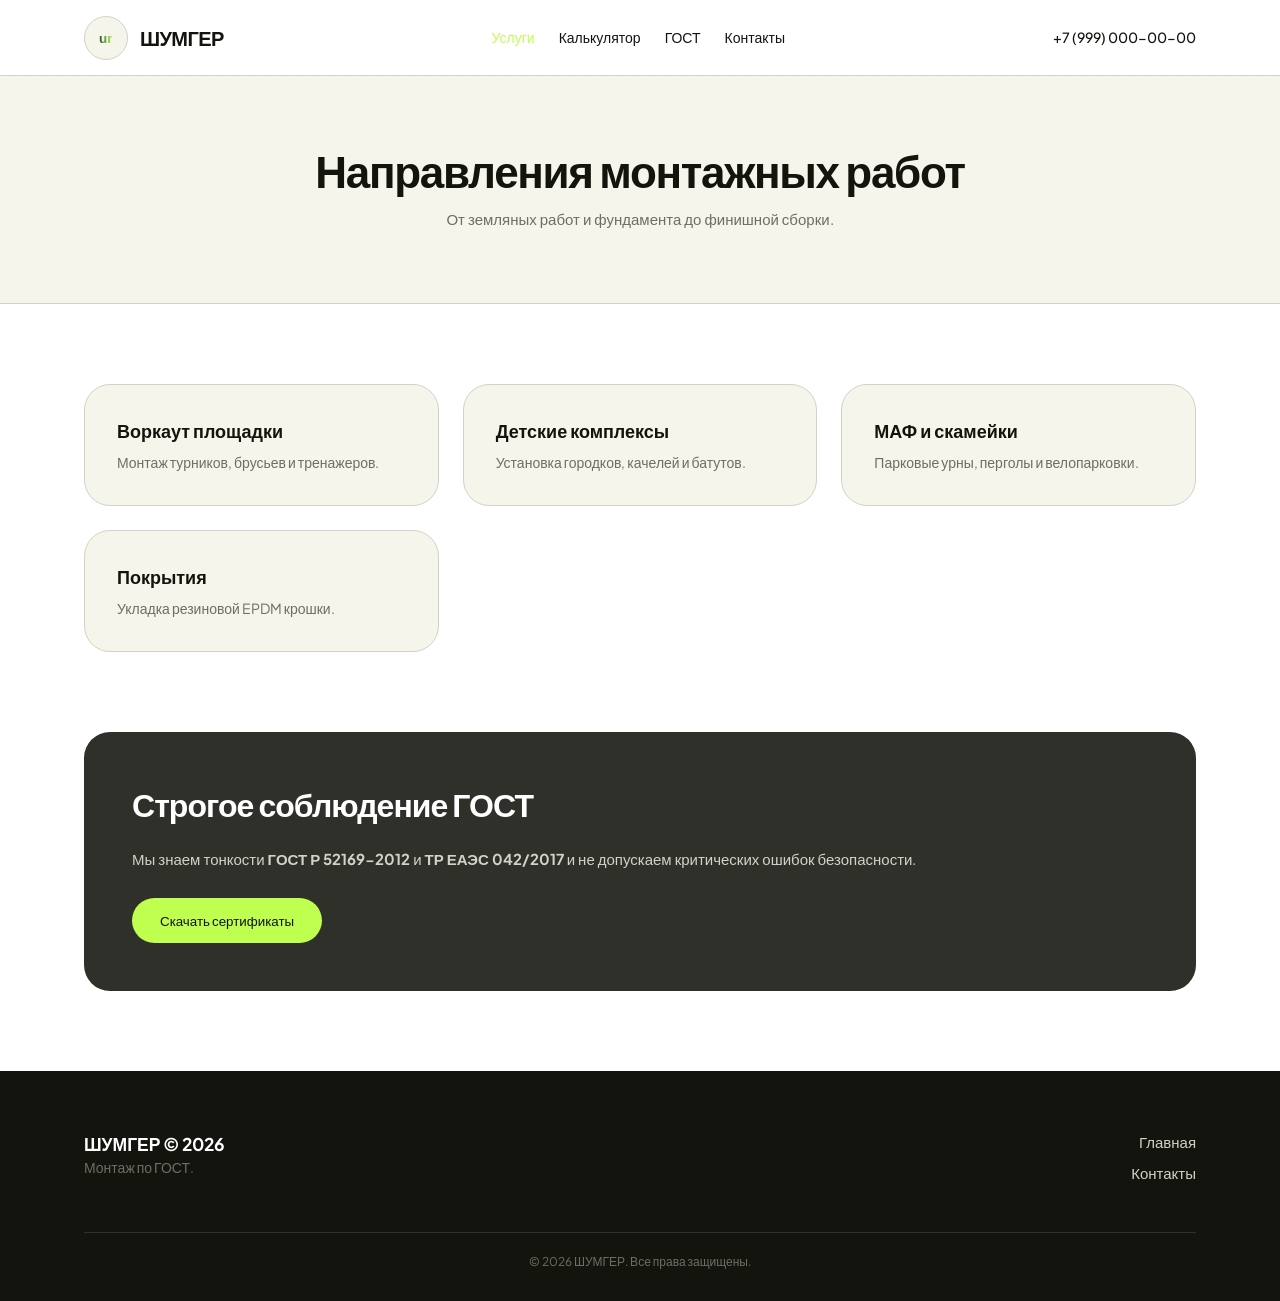
==== commit 24f096d1: "rebuild: пересобрано по Travelperk — убраны лаги - Единый border-radius 26px - Убран backdrop-filter" ====
--- a/services.html
+++ b/services.html
@@ -5,76 +5,69 @@
   <meta name="viewport" content="width=device-width, initial-scale=1.0">
   <title>Услуги монтажа — ШУМГЕР</title>
   <meta name="description" content="Монтаж воркаут-площадок, детских комплексов, МАФ и резиновых покрытий. ГОСТ Р 52169-2012, ТР ЕАЭС 042/2017.">
-  <link rel="icon" href="data:image/svg+xml,%3Csvg xmlns=%22http://www.w3.org/2000/svg%22 viewBox=%220 0 120 60%22%3E%3Cdefs%3E%3ClinearGradient id=%22g%22 x1=%220%25%22 y1=%220%25%22 x2=%22100%25%22 y2=%220%25%22%3E%3Cstop offset=%220%25%22 stop-color=%22%231a5a2e%25%22/%3E%3Cstop offset=%22100%25%22 stop-color=%22%23beff50%25%22/%3E%3C/linearGradient%3E%3C/defs%3E%3Ctext x=%2250%25%22 y=%2280%25%22 font-family=%22sans-serif%22 font-size=%2248%22 font-weight=%22700%22 text-anchor=%22middle%22 fill=%22url(%23g)%22%3Eur%3C/text%3E%3C/svg%3E" type="image/svg+xml">
-  
+  <link rel="icon" href="data:image/svg+xml,%3Csvg xmlns='http://www.w3.org/2000/svg' viewBox='0 0 120 60'%3E%3Cdefs%3E%3ClinearGradient id='g' x1='0%25' y1='0%25' x2='100%25' y2='0%25'%3E%3Cstop offset='0%25' stop-color='%231a5a2e'/%3E%3Cstop offset='100%25' stop-color='%23beff50'/%3E%3C/linearGradient%3E%3C/defs%3E%3Ctext x='50%25' y='80%25' font-family='sans-serif' font-size='48' font-weight='700' text-anchor='middle' fill='url(%23g)'%3Eur%3C/text%3E%3C/svg%3E" type="image/svg+xml">
   <link rel="preconnect" href="https://fonts.googleapis.com">
   <link rel="preconnect" href="https://fonts.gstatic.com" crossorigin>
   <link href="https://fonts.googleapis.com/css2?family=Plus+Jakarta+Sans:wght@400;500;700&display=swap" rel="stylesheet">
-  
   <style>
-    :root { --color-lime: #beff50; --color-ink: #14140f; --color-dark: #30302a; --color-cream: #f5f5eb; --color-white: #ffffff; --color-graphite: #6e6e64; --color-ash: #d2d2c8; --font-family: 'Plus Jakarta Sans', 'OTSono', sans-serif; --radius: 26px; --radius-sm: 8px; --radius-pill: 9999px; }
-    *, *::before, *::after { box-sizing: border-box; margin: 0; padding: 0; -webkit-font-smoothing: antialiased; }
-    html { scroll-behavior: smooth; }
-    body { font-family: var(--font-family); color: var(--color-ink); line-height: 1.5; font-size: 16px; background: var(--color-white); }
-    a { text-decoration: none; color: inherit; }
-    button { cursor: pointer; border: none; font-family: inherit; background: none; }
-    .container { max-width: 1200px; margin: 0 auto; padding: 0 24px; }
-    .btn-lime { background: var(--color-lime); color: var(--color-ink); font-weight: 500; padding: 14px 28px; border-radius: var(--radius); display: inline-flex; justify-content: center; width: 100%; max-width: 300px; transition: opacity 0.15s; }
-    .btn-lime:hover { opacity: 0.85; }
-    .btn-secondary { background: var(--color-cream); color: var(--color-ink); border: 1px solid var(--color-ash); font-weight: 500; padding: 14px 28px; border-radius: var(--radius); display: inline-flex; justify-content: center; }
-    
-    header.site-header { position: sticky; top: 0; background: var(--color-white); border-bottom: 1px solid var(--color-ash); z-index: 100; height: 76px; }
-    .header-inner { display: flex; align-items: center; justify-content: space-between; height: 100%; }
-    .brand-logo-wrapper { display: flex; align-items: center; gap: 12px; }
-    .brand-logo-mark { width: 44px; height: 44px; border-radius: var(--radius); background: var(--color-cream); border: 1px solid var(--color-ash); display: flex; align-items: center; justify-content: center; overflow: hidden; }
-    .brand-logo-mark svg { width: 80%; height: 80%; }
-    .brand-name { font-size: 20px; font-weight: 700; letter-spacing: -0.03em; }
-    .nav-links, .header-phone { display: flex; gap: 24px; align-items: center; font-size: 14px; font-weight: 500; }
-    .nav-link { transition: opacity 0.15s; }
-    .nav-link:hover { opacity: 0.7; }
-    .mobile-menu-btn { display: none; background: none; }
-    
-    .inner-page-header { padding: 60px 0; background: var(--color-cream); text-align: center; border-bottom: 1px solid var(--color-ash); }
-    .inner-title { font-size: clamp(28px, 4vw, 44px); font-weight: 700; letter-spacing: -0.03em; margin-bottom: 16px; }
-    
-    .cards-grid { display: grid; grid-template-columns: repeat(3, 1fr); gap: 24px; padding: 80px 0; }
-    .service-card { background: var(--color-cream); padding: 32px; border-radius: var(--radius); border: 1px solid var(--color-ash); }
-    .service-card h3 { margin-bottom: 8px; font-size: 18px; }
-    .service-card p { color: var(--color-graphite); font-size: 14px; }
-    
-    .safety-section { padding: 80px 0; }
-    .dark-box { background: var(--color-dark); color: var(--color-white); padding: 48px; border-radius: var(--radius); }
-    .dark-box h2 { margin-bottom: 20px; }
-    .dark-box p { color: var(--color-ash); margin-bottom: 24px; }
-    
-    footer { background: var(--color-ink); color: var(--color-white); padding: 60px 0; }
-    .footer-grid { display: grid; grid-template-columns: 1fr 1fr; gap: 40px; margin-bottom: 20px; }
-    .footer-links a { color: var(--color-ash); display: block; margin-bottom: 8px; }
-    .footer-links a:hover { color: var(--color-lime); }
-    
-    .mobile-menu-overlay { position: fixed; top: 0; left: 0; right: 0; bottom: 0; background: var(--color-white); z-index: 1000; display: none; flex-direction: column; padding: 24px; }
-    .mobile-menu-close { align-self: flex-end; font-size: 32px; background: none; border: none; cursor: pointer; color: var(--color-ink); margin-bottom: 40px; }
-    .mobile-nav-list { display: flex; flex-direction: column; gap: 24px; font-size: 24px; font-weight: 500; }
+    :root{--lime:#beff50;--ink:#14140f;--dark:#30302a;--cream:#f5f5eb;--white:#ffffff;--ash:#d2d2c8;--graphite:#6e6e64;--radius:26px;--radius-sm:8px;--font:'Plus Jakarta Sans',sans-serif;}
+    *,*::before,*::after{box-sizing:border-box;margin:0;padding:0;-webkit-font-smoothing:antialiased;}
+    html{scroll-behavior:smooth;}
+    body{font-family:var(--font);font-size:15px;line-height:1.5;color:var(--ink);background:var(--white);overflow-x:hidden;}
+    a{color:inherit;text-decoration:none;} button{font-family:inherit;cursor:pointer;border:none;background:none;}
+    .container{max-width:1160px;margin:0 auto;padding:0 24px;}
+    .btn{display:inline-flex;align-items:center;justify-content:center;gap:10px;font-weight:500;padding:14px 28px;border-radius:var(--radius);transition:opacity .15s;}
+    .btn:hover{opacity:.85;} .btn-lime{background:var(--lime);color:var(--ink);} .btn-dark{background:var(--ink);color:var(--white);}
+    .btn-secondary{background:var(--cream);color:var(--ink);border:1px solid var(--ash);}
 
-    @media (max-width: 992px) {
-      .nav-links, .header-phone { display: none; }
-      .mobile-menu-btn { display: block; margin-left: auto; }
-      .cards-grid { grid-template-columns: 1fr 1fr; }
-    }
-    @media (max-width: 640px) {
-      .cards-grid { grid-template-columns: 1fr; }
-      .dark-box { padding: 24px; }
-      .container { padding: 0 16px; }
-    }
+    header.site-header{position:sticky;top:0;z-index:100;background:var(--white);border-bottom:1px solid var(--ash);height:76px;}
+    .header-inner{display:flex;align-items:center;justify-content:space-between;height:100%;}
+    .brand{display:flex;align-items:center;gap:12px;}
+    .brand-mark{width:44px;height:44px;display:flex;align-items:center;justify-content:center;border-radius:var(--radius);background:var(--cream);border:1px solid var(--ash);overflow:hidden;}
+    .brand-mark svg{width:80%;height:80%;}
+    .brand-name{font-size:20px;font-weight:700;letter-spacing:-.03em;}
+    .site-nav{display:flex;align-items:center;gap:24px;}
+    .site-nav a{font-size:14px;font-weight:500;transition:opacity .15s;}
+    .site-nav a:hover{opacity:.65;}
+    .header-phone{font-size:14px;font-weight:500;}
+    .burger{display:none;margin-left:auto;margin-right:16px;}
+
+    .inner-hero{padding:72px 0;text-align:center;background:var(--cream);border-bottom:1px solid var(--ash);}
+    .inner-title{font-size:clamp(28px,4vw,44px);font-weight:700;line-height:1.0;letter-spacing:-.03em;margin-bottom:16px;}
+    .inner-lead{color:var(--graphite);}
+
+    .services{background:var(--white);padding:80px 0;}
+    .cards-grid{display:grid;grid-template-columns:repeat(3,1fr);gap:24px;}
+    .service{background:var(--cream);padding:32px;border-radius:var(--radius);border:1px solid var(--ash);}
+    .service h3{margin-bottom:8px;font-size:18px;font-weight:700;}
+    .service p{color:var(--graphite);font-size:14px;}
+
+    .safety{background:var(--white);padding:0 0 80px;}
+    .safety-card{background:var(--dark);color:var(--white);padding:48px;border-radius:var(--radius);}
+    .safety-card h2{font-size:32px;font-weight:700;letter-spacing:-.03em;margin-bottom:20px;}
+    .safety-card p{color:var(--ash);margin-bottom:28px;}
+    .safety-card .btn-lime{width:auto;}
+
+    footer{background:var(--ink);color:var(--white);padding:60px 0 30px;}
+    .footer-grid{display:grid;grid-template-columns:1fr 1fr;gap:40px;margin-bottom:40px;}
+    .footer-links a{color:var(--ash);display:block;margin-bottom:8px;transition:.15s;}
+    .footer-links a:hover{color:var(--lime);}
+    .footer-copy{text-align:center;font-size:12px;color:var(--graphite);border-top:1px solid var(--dark);padding-top:20px;}
+
+    .overlay{position:fixed;inset:0;background:var(--white);z-index:1000;display:none;flex-direction:column;padding:24px;}
+    .overlay-close{align-self:flex-end;font-size:32px;background:none;border:none;cursor:pointer;color:var(--ink);margin-bottom:40px;}
+    .overlay-nav{display:flex;flex-direction:column;gap:24px;font-size:24px;font-weight:500;}
+
+    @media (max-width:992px){.site-nav,.header-phone{display:none;} .burger{display:block;} .cards-grid{grid-template-columns:1fr 1fr;} .footer-grid{grid-template-columns:1fr;}}
+    @media (max-width:640px){.cards-grid{grid-template-columns:1fr;} .safety-card{padding:24px;} .container{padding:0 16px;}}
   </style>
 </head>
 <body>
 
-  <!-- ШАПКА -->
   <header class="site-header">
     <div class="container header-inner">
-      <a href="index.html" class="brand-logo-wrapper">
-        <div class="brand-logo-mark">
+      <a href="index.html" class="brand">
+        <div class="brand-mark">
           <svg viewBox="0 0 120 60" xmlns="http://www.w3.org/2000/svg" aria-label="ШУМГЕР">
             <defs><linearGradient id="g" x1="0%" y1="0%" x2="100%" y2="0%"><stop offset="0%" stop-color="#1a5a2e"/><stop offset="100%" stop-color="#beff50"/></linearGradient></defs>
             <text x="50%" y="80%" font-family="sans-serif" font-size="48" font-weight="700" text-anchor="middle" fill="url(#g)">ur</text>
@@ -82,52 +75,52 @@
         </div>
         <div class="brand-name">ШУМГЕР</div>
       </a>
-      <nav class="nav-links">
-        <a href="services.html" class="nav-link" style="color: var(--color-lime);">Услуги</a>
-        <a href="index.html#calculator" class="nav-link">Калькулятор</a>
-        <a href="#safety" class="nav-link">ГОСТ</a>
-        <a href="index.html#contacts" class="nav-link">Контакты</a>
+      <nav class="site-nav">
+        <a href="services.html" style="color:var(--lime);">Услуги</a>
+        <a href="index.html#calculator">Калькулятор</a>
+        <a href="#safety">ГОСТ</a>
+        <a href="index.html#contacts">Контакты</a>
       </nav>
       <div class="header-phone"><a href="tel:+79990000000">+7 (999) 000-00-00</a></div>
-      <button class="mobile-menu-btn" type="button" onclick="toggleMenu()" aria-label="Меню">
-        <svg width="28" height="28" viewBox="0 0 24 24" stroke="#14140f" stroke-width="2"><path d="M3 12h18M3 6h18M3 18h18"/></svg>
+      <button type="button" class="burger" onclick="toggleMenu()" aria-label="Меню">
+        <svg width="28" height="28" viewBox="0 0 24 24" fill="none" stroke="#14140f" stroke-width="2"><path d="M3 12h18M3 6h18M3 18h18"/></svg>
       </button>
     </div>
   </header>
 
-  <!-- МОБИЛЬНОЕ МЕНЮ -->
-  <div class="mobile-menu-overlay" id="mobileNav" role="dialog" aria-modal="true" aria-label="Мобильное меню">
-    <button class="mobile-menu-close" type="button" onclick="toggleMenu()" aria-label="Закрыть">✕</button>
-    <div class="mobile-nav-list">
+  <div class="overlay" id="mobileNav" role="dialog" aria-modal="true" aria-label="Меню">
+    <button type="button" class="overlay-close" onclick="toggleMenu()" aria-label="Закрыть">✕</button>
+    <nav class="overlay-nav">
       <a href="index.html">Главная</a>
       <a href="services.html">Услуги</a>
       <a href="index.html#calculator">Калькулятор</a>
       <a href="#safety" onclick="toggleMenu()">ГОСТ</a>
       <a href="index.html#contacts" onclick="toggleMenu()">Контакты</a>
-    </div>
+    </nav>
   </div>
 
-  <section class="inner-page-header">
+  <section class="inner-hero">
     <div class="container">
       <h1 class="inner-title">Направления монтажных работ</h1>
-      <p style="color: var(--color-graphite);">От земляных работ и фундамента до финишной сборки.</p>
+      <p class="inner-lead">От земляных работ и фундамента до финишной сборки.</p>
     </div>
   </section>
 
-  <section class="container cards-grid">
-    <div class="service-card"><h3>1. Воркаут площадки</h3><p>Монтаж турников, брусьев и тренажеров.</p></div>
-    <div class="service-card"><h3>2. Детские комплексы</h3><p>Установка городков, качелей и батутов.</p></div>
-    <div class="service-card"><h3>3. МАФ и скамейки</h3><p>Парковые урны, перголы и велопарковки.</p></div>
-    <div class="service-card"><h3>4. Покрытия</h3><p>Укладка резиновой EPDM крошки.</p></div>
+  <section class="services">
+    <div class="container cards-grid">
+      <div class="service"><h3>Воркаут площадки</h3><p>Монтаж турников, брусьев и тренажеров.</p></div>
+      <div class="service"><h3>Детские комплексы</h3><p>Установка городков, качелей и батутов.</p></div>
+      <div class="service"><h3>МАФ и скамейки</h3><p>Парковые урны, перголы и велопарковки.</p></div>
+      <div class="service"><h3>Покрытия</h3><p>Укладка резиновой EPDM крошки.</p></div>
+    </div>
   </section>
 
-  <section class="safety-section" id="safety">
+  <section class="safety" id="safety">
     <div class="container">
-      <div class="dark-box">
+      <div class="safety-card">
         <h2>Строгое соблюдение ГОСТ</h2>
         <p>Мы знаем тонкости <strong>ГОСТ Р 52169-2012</strong> и <strong>ТР ЕАЭС 042/2017</strong> и не допускаем критических ошибок безопасности.</p>
-        <button class="btn-lime" type="button" onclick="downloadCertificates()">Скачать сертификаты</button>
-        <p style="margin-top:16px; font-size:13px; color:var(--color-ash); opacity:0.8;">Сертификаты будут доступны для скачивания в ближайшее время.</p>
+        <button type="button" class="btn btn-lime" onclick="alert('Сертификаты скоро будут доступны для скачивания.')">Скачать сертификаты</button>
       </div>
     </div>
   </section>
@@ -135,22 +128,22 @@
   <footer>
     <div class="container">
       <div class="footer-grid">
-        <div><h3>ШУМГЕР © 2026</h3><p style="color:var(--color-graphite); font-size:14px;">Монтаж по ГОСТ.</p></div>
-        <div style="text-align: right;">
+        <div><h3>ШУМГЕР © 2026</h3><p style="color:var(--graphite);font-size:14px;">Монтаж по ГОСТ.</p></div>
+        <div style="text-align:right;">
           <div class="footer-links">
             <a href="index.html">Главная</a>
             <a href="index.html#contacts">Контакты</a>
           </div>
         </div>
       </div>
+      <div class="footer-copy">© 2026 ШУМГЕР. Все права защищены.</div>
     </div>
   </footer>
 
   <script>
-    var nav = document.getElementById('mobileNav');
-    function toggleMenu() { nav.style.display = (nav.style.display === 'flex') ? 'none' : 'flex'; }
-    function downloadCertificates() { alert('Сертификаты будут доступны в ближайшее время.'); }
-    document.addEventListener('keydown', function(e) { if (e.key === 'Escape' && nav.style.display === 'flex') nav.style.display = 'none'; });
+    var nav=document.getElementById('mobileNav');
+    function toggleMenu(){nav.style.display=nav.style.display==='flex'?'none':'flex';}
+    document.addEventListener('keydown',function(e){if(e.key==='Escape'&&nav.style.display==='flex')nav.style.display='none';});
   </script>
 </body>
-</html>
+</html>
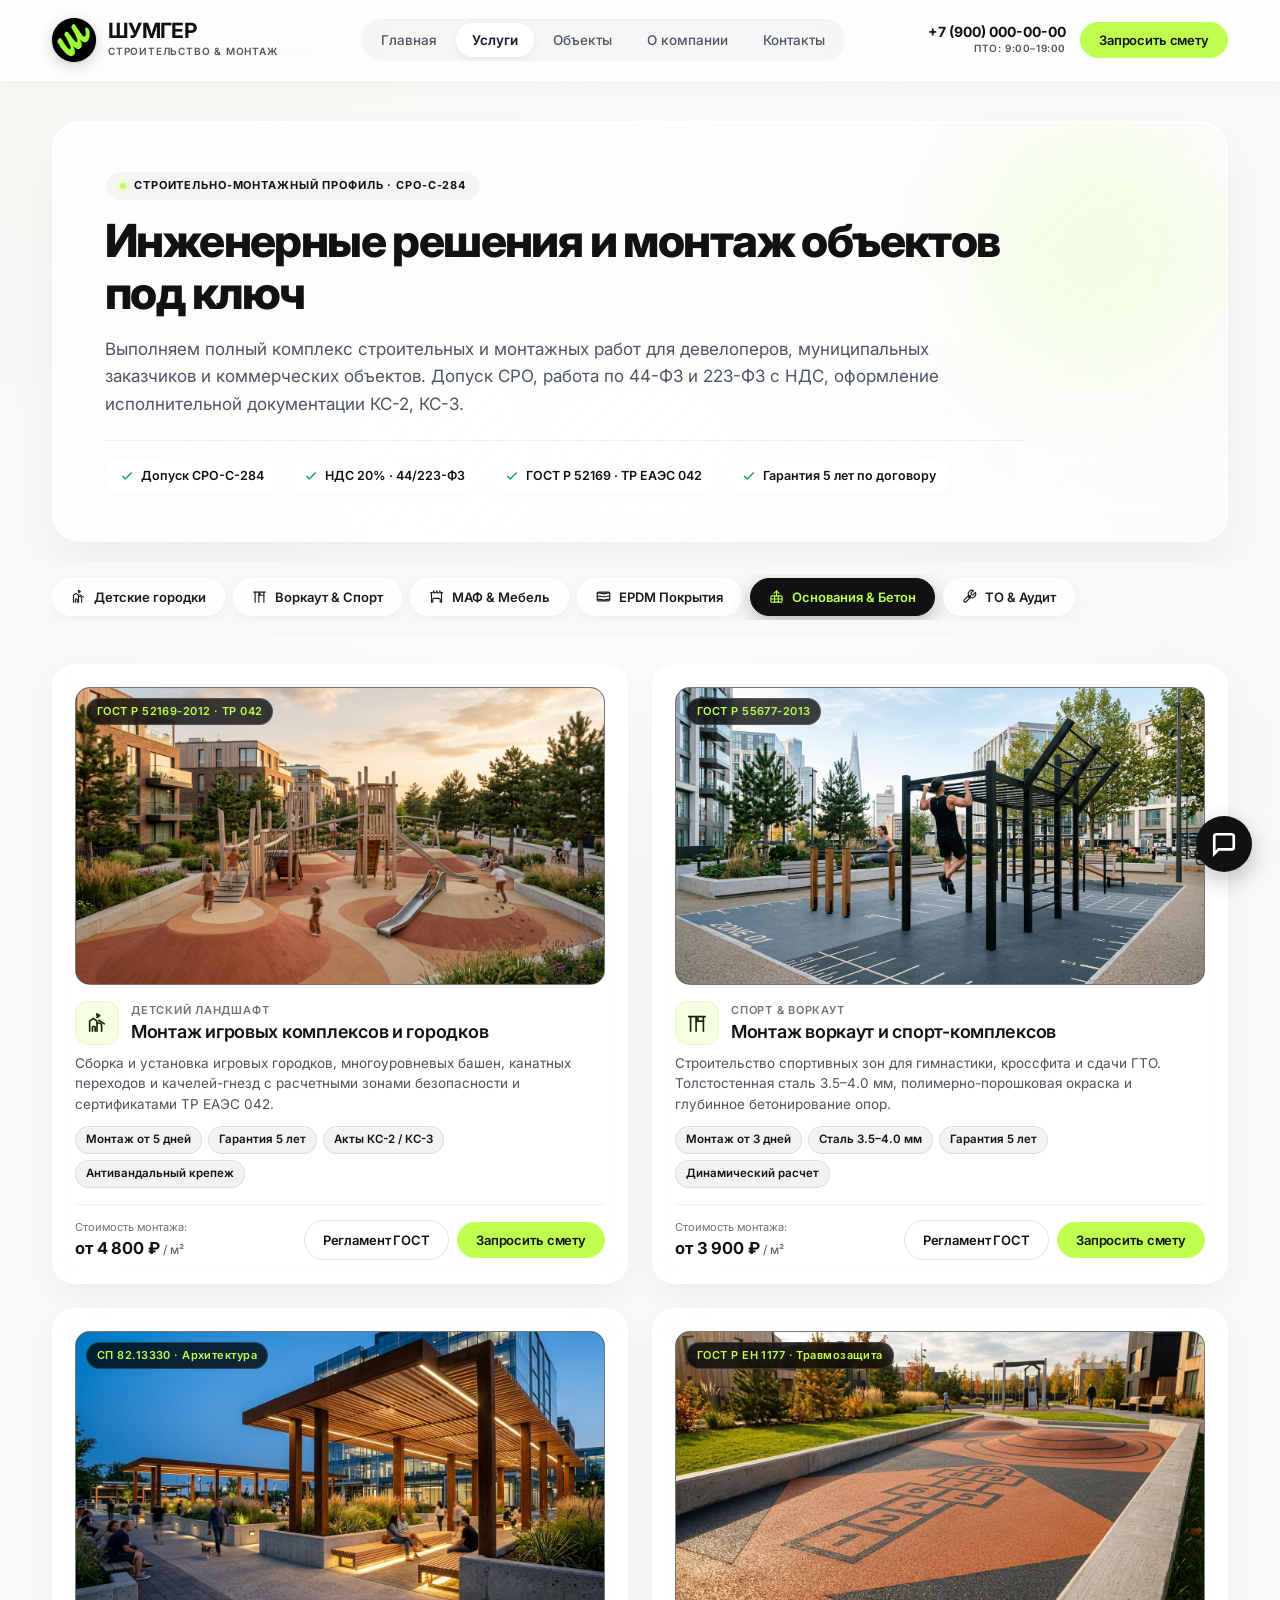
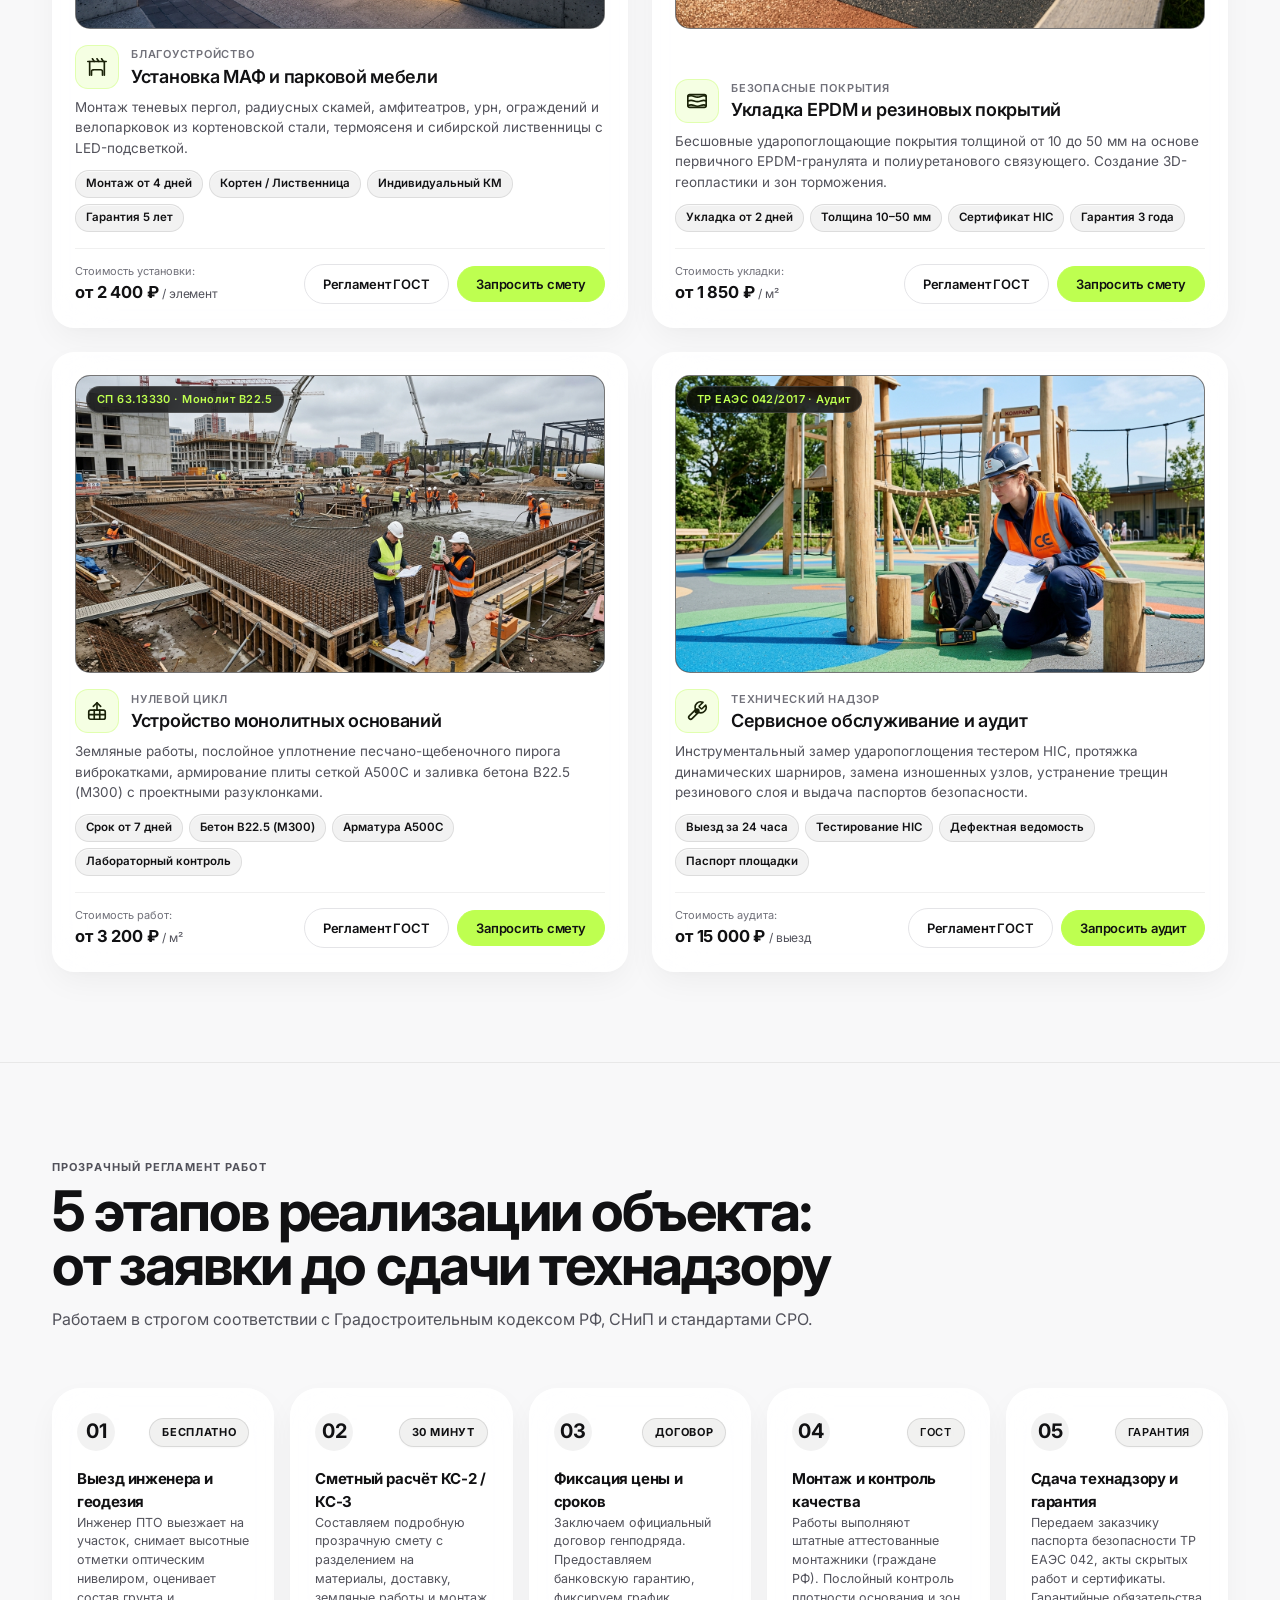
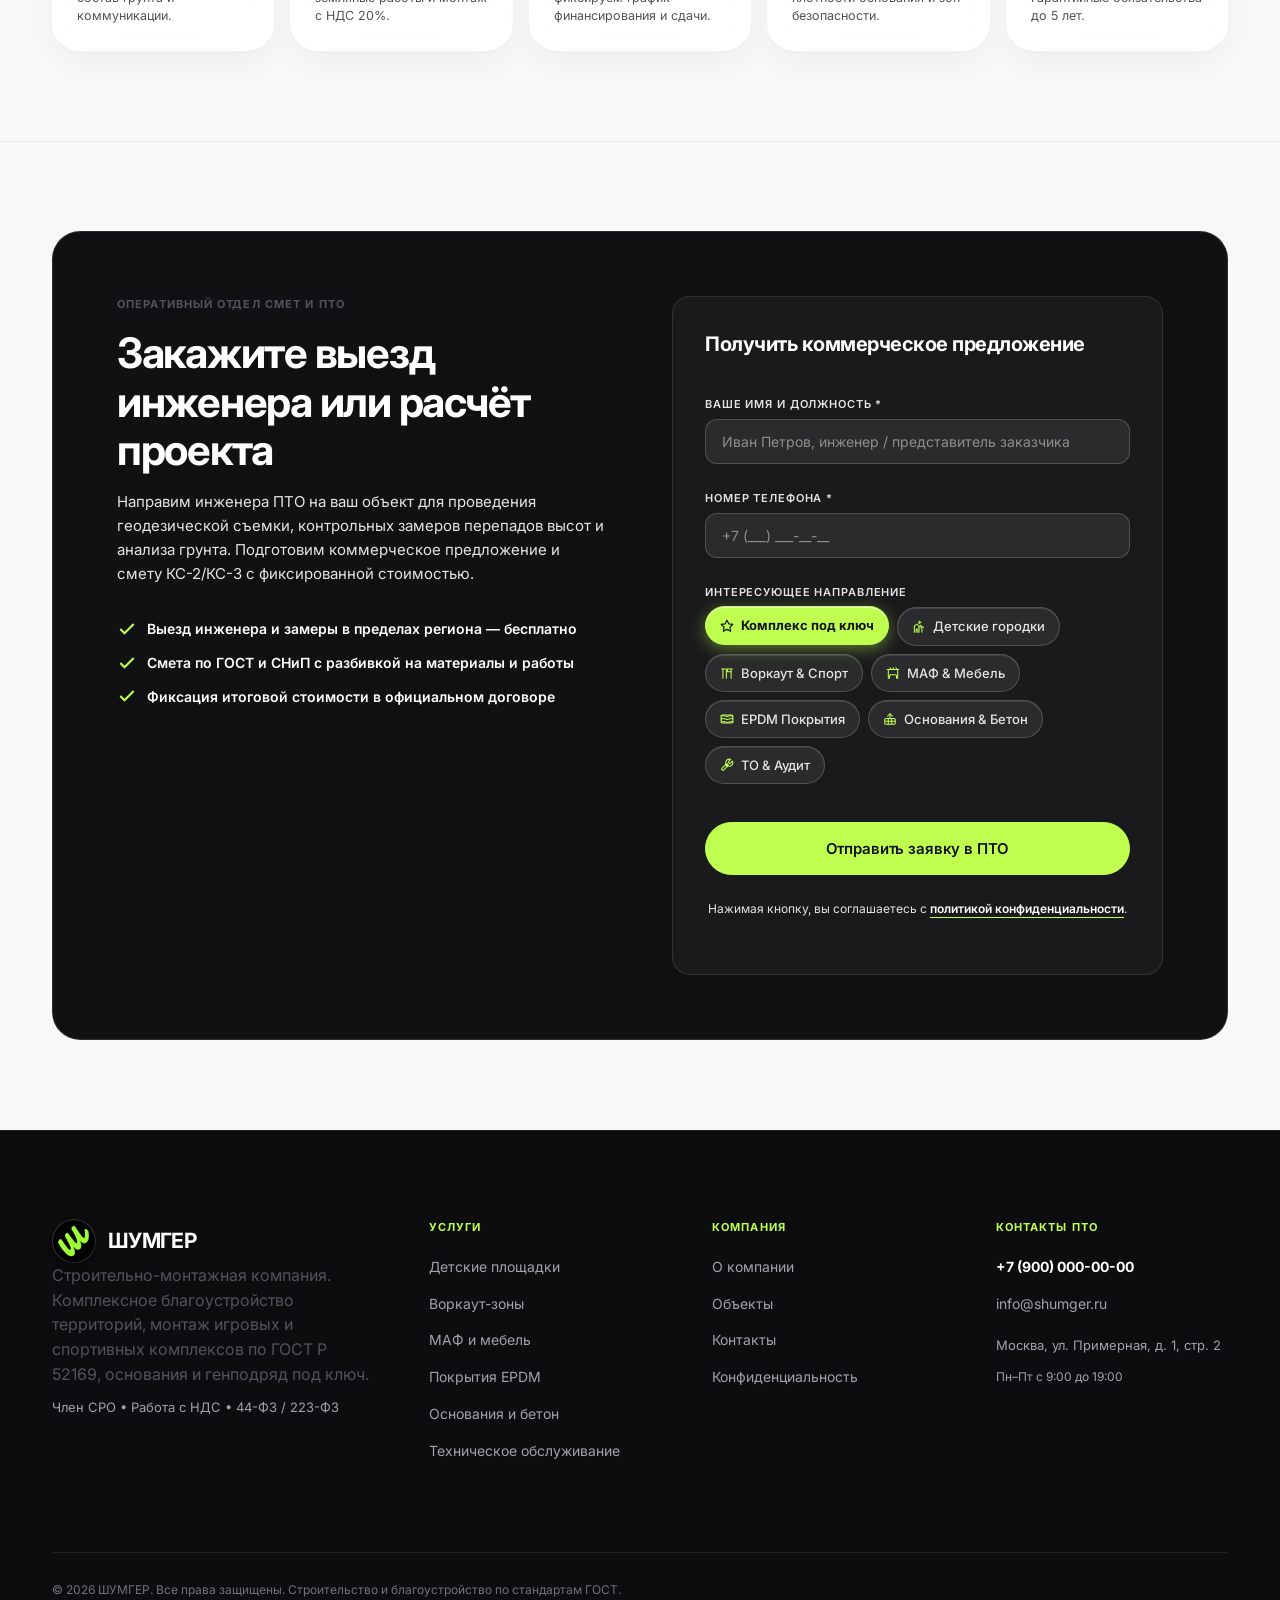
==== commit 10815054: "deploy: актуальная версия сайта (Apple Liquid Glass, новый логотип, адаптив, контакты, калькулятор, " ====
--- a/services.html
+++ b/services.html
@@ -3,147 +3,680 @@
 <head>
   <meta charset="UTF-8">
   <meta name="viewport" content="width=device-width, initial-scale=1.0">
-  <title>Услуги монтажа — ШУМГЕР</title>
-  <meta name="description" content="Монтаж воркаут-площадок, детских комплексов, МАФ и резиновых покрытий. ГОСТ Р 52169-2012, ТР ЕАЭС 042/2017.">
-  <link rel="icon" href="data:image/svg+xml,%3Csvg xmlns='http://www.w3.org/2000/svg' viewBox='0 0 120 60'%3E%3Cdefs%3E%3ClinearGradient id='g' x1='0%25' y1='0%25' x2='100%25' y2='0%25'%3E%3Cstop offset='0%25' stop-color='%231a5a2e'/%3E%3Cstop offset='100%25' stop-color='%23beff50'/%3E%3C/linearGradient%3E%3C/defs%3E%3Ctext x='50%25' y='80%25' font-family='sans-serif' font-size='48' font-weight='700' text-anchor='middle' fill='url(%23g)'%3Eur%3C/text%3E%3C/svg%3E" type="image/svg+xml">
+  <title>Услуги строительно-монтажных работ и благоустройства — ШУМГЕР</title>
+  <meta name="description" content="Полный комплекс строительно-монтажных работ: детские площадки по ГОСТ, воркаут-зоны, МАФ, резиновые покрытия, подготовка монолитных оснований и генподряд под ключ.">
+  <link rel="canonical" href="https://shumger.ru/services.html">
+  <meta name="theme-color" content="#111113">
+
+  <!-- Favicon -->
+  <link rel="icon" type="image/x-icon" href="favicon.ico">
+  <link rel="icon" type="image/png" sizes="32x32" href="assets/images/favicon-32x32.png">
+  <link rel="icon" type="image/png" sizes="192x192" href="assets/images/favicon.png">
+  <link rel="icon" type="image/svg+xml" href="assets/images/favicon.svg">
+  <link rel="apple-touch-icon" href="assets/images/favicon.png">
+
+  <!-- Google Fonts: Inter -->
   <link rel="preconnect" href="https://fonts.googleapis.com">
   <link rel="preconnect" href="https://fonts.gstatic.com" crossorigin>
-  <link href="https://fonts.googleapis.com/css2?family=Plus+Jakarta+Sans:wght@400;500;700&display=swap" rel="stylesheet">
-  <style>
-    :root{--lime:#beff50;--ink:#14140f;--dark:#30302a;--cream:#f5f5eb;--white:#ffffff;--ash:#d2d2c8;--graphite:#6e6e64;--radius:26px;--radius-sm:8px;--font:'Plus Jakarta Sans',sans-serif;}
-    *,*::before,*::after{box-sizing:border-box;margin:0;padding:0;-webkit-font-smoothing:antialiased;}
-    html{scroll-behavior:smooth;}
-    body{font-family:var(--font);font-size:15px;line-height:1.5;color:var(--ink);background:var(--white);overflow-x:hidden;}
-    a{color:inherit;text-decoration:none;} button{font-family:inherit;cursor:pointer;border:none;background:none;}
-    .container{max-width:1160px;margin:0 auto;padding:0 24px;}
-    .btn{display:inline-flex;align-items:center;justify-content:center;gap:10px;font-weight:500;padding:14px 28px;border-radius:var(--radius);transition:opacity .15s;}
-    .btn:hover{opacity:.85;} .btn-lime{background:var(--lime);color:var(--ink);} .btn-dark{background:var(--ink);color:var(--white);}
-    .btn-secondary{background:var(--cream);color:var(--ink);border:1px solid var(--ash);}
-
-    header.site-header{position:sticky;top:0;z-index:100;background:var(--white);border-bottom:1px solid var(--ash);height:76px;}
-    .header-inner{display:flex;align-items:center;justify-content:space-between;height:100%;}
-    .brand{display:flex;align-items:center;gap:12px;}
-    .brand-mark{width:44px;height:44px;display:flex;align-items:center;justify-content:center;border-radius:var(--radius);background:var(--cream);border:1px solid var(--ash);overflow:hidden;}
-    .brand-mark svg{width:80%;height:80%;}
-    .brand-name{font-size:20px;font-weight:700;letter-spacing:-.03em;}
-    .site-nav{display:flex;align-items:center;gap:24px;}
-    .site-nav a{font-size:14px;font-weight:500;transition:opacity .15s;}
-    .site-nav a:hover{opacity:.65;}
-    .header-phone{font-size:14px;font-weight:500;}
-    .burger{display:none;margin-left:auto;margin-right:16px;}
-
-    .inner-hero{padding:72px 0;text-align:center;background:var(--cream);border-bottom:1px solid var(--ash);}
-    .inner-title{font-size:clamp(28px,4vw,44px);font-weight:700;line-height:1.0;letter-spacing:-.03em;margin-bottom:16px;}
-    .inner-lead{color:var(--graphite);}
-
-    .services{background:var(--white);padding:80px 0;}
-    .cards-grid{display:grid;grid-template-columns:repeat(3,1fr);gap:24px;}
-    .service{background:var(--cream);padding:32px;border-radius:var(--radius);border:1px solid var(--ash);}
-    .service h3{margin-bottom:8px;font-size:18px;font-weight:700;}
-    .service p{color:var(--graphite);font-size:14px;}
-
-    .safety{background:var(--white);padding:0 0 80px;}
-    .safety-card{background:var(--dark);color:var(--white);padding:48px;border-radius:var(--radius);}
-    .safety-card h2{font-size:32px;font-weight:700;letter-spacing:-.03em;margin-bottom:20px;}
-    .safety-card p{color:var(--ash);margin-bottom:28px;}
-    .safety-card .btn-lime{width:auto;}
-
-    footer{background:var(--ink);color:var(--white);padding:60px 0 30px;}
-    .footer-grid{display:grid;grid-template-columns:1fr 1fr;gap:40px;margin-bottom:40px;}
-    .footer-links a{color:var(--ash);display:block;margin-bottom:8px;transition:.15s;}
-    .footer-links a:hover{color:var(--lime);}
-    .footer-copy{text-align:center;font-size:12px;color:var(--graphite);border-top:1px solid var(--dark);padding-top:20px;}
-
-    .overlay{position:fixed;inset:0;background:var(--white);z-index:1000;display:none;flex-direction:column;padding:24px;}
-    .overlay-close{align-self:flex-end;font-size:32px;background:none;border:none;cursor:pointer;color:var(--ink);margin-bottom:40px;}
-    .overlay-nav{display:flex;flex-direction:column;gap:24px;font-size:24px;font-weight:500;}
-
-    @media (max-width:992px){.site-nav,.header-phone{display:none;} .burger{display:block;} .cards-grid{grid-template-columns:1fr 1fr;} .footer-grid{grid-template-columns:1fr;}}
-    @media (max-width:640px){.cards-grid{grid-template-columns:1fr;} .safety-card{padding:24px;} .container{padding:0 16px;}}
-  </style>
+  <link rel="preconnect" href="https://fonts.googleapis.com">
+  <link rel="preconnect" href="https://fonts.gstatic.com" crossorigin>
+  <link href="https://fonts.googleapis.com/css2?family=Inter:wght@400;500;600;700&display=swap" rel="stylesheet">
+
+  <!-- Stylesheet -->
+  <link rel="stylesheet" href="assets/css/style.css">
 </head>
 <body>
 
-  <header class="site-header">
-    <div class="container header-inner">
-      <a href="index.html" class="brand">
-        <div class="brand-mark">
-          <svg viewBox="0 0 120 60" xmlns="http://www.w3.org/2000/svg" aria-label="ШУМГЕР">
-            <defs><linearGradient id="g" x1="0%" y1="0%" x2="100%" y2="0%"><stop offset="0%" stop-color="#1a5a2e"/><stop offset="100%" stop-color="#beff50"/></linearGradient></defs>
-            <text x="50%" y="80%" font-family="sans-serif" font-size="48" font-weight="700" text-anchor="middle" fill="url(#g)">ur</text>
-          </svg>
-        </div>
-        <div class="brand-name">ШУМГЕР</div>
-      </a>
-      <nav class="site-nav">
-        <a href="services.html" style="color:var(--lime);">Услуги</a>
-        <a href="index.html#calculator">Калькулятор</a>
-        <a href="#safety">ГОСТ</a>
-        <a href="index.html#contacts">Контакты</a>
+  <a class="skip-link" href="#main-content">Перейти к основному содержанию</a>
+
+  <!-- Шапка сайта -->
+  <header class="header">
+    <div class="container">
+      <nav class="nav" aria-label="Основная навигация">
+        <a href="index.html" class="logo" aria-label="ШУМГЕР — Строительно-монтажная компания">
+          <div class="logo-icon" aria-hidden="true"><img src="assets/images/logo.png" alt="ШУМГЕР" class="logo-img" width="44" height="44"></div>
+          <div class="logo-text">
+            <span class="logo-title">ШУМГЕР</span>
+            <span class="logo-tag">Строительство & Монтаж</span>
+          </div>
+        </a>
+
+        <ul class="nav-menu" id="navMenu">
+          <li><a href="index.html" class="nav-link">Главная</a></li>
+          <li><a href="services.html" class="nav-link active">Услуги</a></li>
+          <li><a href="portfolio.html" class="nav-link">Объекты</a></li>
+          <li><a href="about.html" class="nav-link">О компании</a></li>
+          <li><a href="contacts.html" class="nav-link">Контакты</a></li>
+        </ul>
+
+        <div class="nav-actions">
+          <a href="tel:+79000000000" class="header-phone" aria-label="Позвонить в компанию">
+            <span class="header-phone-number">+7 (900) 000-00-00</span>
+            <span class="header-phone-hint">ПТО: 9:00–19:00</span>
+          </a>
+          <button type="button" class="btn btn-primary btn-sm" data-lead-trigger="Заявка из шапки: Услуги">Запросить смету</button>
+        </div>
+
+        <button class="nav-toggle" type="button" aria-label="Открыть мобильное меню" aria-expanded="false" aria-controls="mobileDrawer">
+          <svg viewBox="0 0 24 24" fill="none" stroke="currentColor" stroke-width="2" stroke-linecap="round"><line x1="3" y1="12" x2="21" y2="12"></line><line x1="3" y1="6" x2="21" y2="6"></line><line x1="3" y1="18" x2="21" y2="18"></line></svg>
+        </button>
       </nav>
-      <div class="header-phone"><a href="tel:+79990000000">+7 (999) 000-00-00</a></div>
-      <button type="button" class="burger" onclick="toggleMenu()" aria-label="Меню">
-        <svg width="28" height="28" viewBox="0 0 24 24" fill="none" stroke="#14140f" stroke-width="2"><path d="M3 12h18M3 6h18M3 18h18"/></svg>
-      </button>
     </div>
   </header>
 
-  <div class="overlay" id="mobileNav" role="dialog" aria-modal="true" aria-label="Меню">
-    <button type="button" class="overlay-close" onclick="toggleMenu()" aria-label="Закрыть">✕</button>
-    <nav class="overlay-nav">
-      <a href="index.html">Главная</a>
-      <a href="services.html">Услуги</a>
-      <a href="index.html#calculator">Калькулятор</a>
-      <a href="#safety" onclick="toggleMenu()">ГОСТ</a>
-      <a href="index.html#contacts" onclick="toggleMenu()">Контакты</a>
+  <!-- Мобильное меню (Drawer) -->
+  <div class="mobile-drawer-backdrop" id="drawerBackdrop"></div>
+  <aside class="mobile-drawer" id="mobileDrawer" aria-label="Мобильное меню">
+    <div>
+      <div class="drawer-header">
+        <div class="logo">
+          <div class="logo-icon" aria-hidden="true"><img src="assets/images/logo.png" alt="ШУМГЕР" class="logo-img" width="44" height="44"></div>
+          <span class="logo-title">ШУМГЕР</span>
+        </div>
+        <button class="drawer-close" aria-label="Закрыть меню">✕</button>
+      </div>
+      <nav class="drawer-nav">
+        <a href="index.html" class="drawer-link">Главная</a>
+        <a href="services.html" class="drawer-link active">Услуги</a>
+        <a href="portfolio.html" class="drawer-link">Объекты</a>
+        <a href="about.html" class="drawer-link">О компании</a>
+        <a href="contacts.html" class="drawer-link">Контакты</a>
+      </nav>
+    </div>
+    <div class="drawer-footer">
+      <a href="tel:+79000000000" class="btn btn-ghost btn-block">+7 (900) 000-00-00</a>
+      <button type="button" class="btn btn-primary btn-block" data-lead-trigger="Заявка из моб. меню: Услуги">Оставить заявку</button>
+    </div>
+  </aside>
+
+  <!-- Основной контент -->
+  <main id="main-content">
+    <!-- Шапка страницы услуг -->
+    <section class="page-hero-section">
+      <div class="container">
+        <div class="page-hero-glass">
+          <div class="page-hero-content">
+            <div class="page-hero-kicker">
+              <span class="page-hero-kicker-dot"></span>
+              <span>СТРОИТЕЛЬНО-МОНТАЖНЫЙ ПРОФИЛЬ · СРО-С-284</span>
+            </div>
+            <h1 class="page-hero-title">Инженерные решения и монтаж объектов под ключ</h1>
+            <p class="page-hero-subtitle">
+              Выполняем полный комплекс строительных и монтажных работ для девелоперов, муниципальных заказчиков и коммерческих объектов. Допуск СРО, работа по 44-ФЗ и 223-ФЗ с НДС, оформление исполнительной документации КС-2, КС-3.
+            </p>
+            <div class="page-hero-badges">
+              <div class="page-hero-badge">
+                <svg width="14" height="14" viewBox="0 0 24 24" fill="none" stroke="currentColor" stroke-width="2.5"><polyline points="20 6 9 17 4 12"></polyline></svg>
+                <span>Допуск СРО-С-284</span>
+              </div>
+              <div class="page-hero-badge">
+                <svg width="14" height="14" viewBox="0 0 24 24" fill="none" stroke="currentColor" stroke-width="2.5"><polyline points="20 6 9 17 4 12"></polyline></svg>
+                <span>НДС 20% · 44/223-ФЗ</span>
+              </div>
+              <div class="page-hero-badge">
+                <svg width="14" height="14" viewBox="0 0 24 24" fill="none" stroke="currentColor" stroke-width="2.5"><polyline points="20 6 9 17 4 12"></polyline></svg>
+                <span>ГОСТ Р 52169 · ТР ЕАЭС 042</span>
+              </div>
+              <div class="page-hero-badge">
+                <svg width="14" height="14" viewBox="0 0 24 24" fill="none" stroke="currentColor" stroke-width="2.5"><polyline points="20 6 9 17 4 12"></polyline></svg>
+                <span>Гарантия 5 лет по договору</span>
+              </div>
+            </div>
+          </div>
+        </div>
+      </div>
+    </section>
+
+    <!-- Быстрая липкая навигация по направлениям (Sticky Pill Tabs) -->
+    <nav class="services-sticky-nav" aria-label="Быстрый переход по направлениям услуг">
+      <div class="container">
+        <div class="services-filter-pills" id="servicesFilterPills">
+          <a href="#detskie" class="services-filter-pill active">
+            <svg width="15" height="15" viewBox="0 0 24 24" fill="none" stroke="currentColor" stroke-width="1.8" stroke-linecap="round" stroke-linejoin="round"><path d="M4 21V10l4-3 4 3v11"></path><path d="M12 4V2l3 2-3 2"></path><path d="M7 21v-4a1.5 1.5 0 0 1 3 0v4"></path><path d="M12 12h2a3 3 0 0 1 3 3v6"></path><path d="M14 9l6 4"></path></svg>
+            Детские городки
+          </a>
+          <a href="#workout" class="services-filter-pill">
+            <svg width="15" height="15" viewBox="0 0 24 24" fill="none" stroke="currentColor" stroke-width="1.8" stroke-linecap="round" stroke-linejoin="round"><line x1="3" y1="5" x2="21" y2="5"></line><line x1="5" y1="5" x2="5" y2="21"></line><line x1="19" y1="5" x2="19" y2="21"></line><line x1="11" y1="10" x2="19" y2="10"></line><line x1="11" y1="10" x2="11" y2="21"></line><circle cx="12" cy="7.5" r="1.2" fill="currentColor"></circle></svg>
+            Воркаут & Спорт
+          </a>
+          <a href="#maf" class="services-filter-pill">
+            <svg width="15" height="15" viewBox="0 0 24 24" fill="none" stroke="currentColor" stroke-width="1.8" stroke-linecap="round" stroke-linejoin="round"><line x1="2" y1="6" x2="22" y2="6"></line><line x1="4" y1="6" x2="4" y2="21"></line><line x1="20" y1="6" x2="20" y2="21"></line><line x1="7" y1="3" x2="9" y2="6"></line><line x1="12" y1="3" x2="14" y2="6"></line><line x1="17" y1="3" x2="19" y2="6"></line><path d="M8 15h8a2 2 0 0 1 2 2v4"></path><path d="M6 21v-4a2 2 0 0 1 2-2"></path></svg>
+            МАФ & Мебель
+          </a>
+          <a href="#pokrytiya" class="services-filter-pill">
+            <svg width="15" height="15" viewBox="0 0 24 24" fill="none" stroke="currentColor" stroke-width="1.8" stroke-linecap="round" stroke-linejoin="round"><path d="M2 7c2.5-1 4.5-1 7 0s4.5 1 7 0 4.5-1 6 0"></path><path d="M2 12c2.5-1 4.5-1 7 0s4.5 1 7 0 4.5-1 6 0"></path><path d="M2 17c2.5-1 4.5-1 7 0s4.5 1 7 0 4.5-1 6 0"></path><rect x="2" y="5" width="20" height="14" rx="2"></rect></svg>
+            EPDM Покрытия
+          </a>
+          <a href="#osnovaniya" class="services-filter-pill">
+            <svg width="15" height="15" viewBox="0 0 24 24" fill="none" stroke="currentColor" stroke-width="1.8" stroke-linecap="round" stroke-linejoin="round"><rect x="3" y="11" width="18" height="10" rx="2"></rect><line x1="3" y1="16" x2="21" y2="16"></line><line x1="9" y1="11" x2="9" y2="21"></line><line x1="15" y1="11" x2="15" y2="21"></line><path d="M8 7l4-4 4 4"></path><line x1="12" y1="3" x2="12" y2="11"></line></svg>
+            Основания & Бетон
+          </a>
+          <a href="#obsluzhivanie" class="services-filter-pill">
+            <svg width="15" height="15" viewBox="0 0 24 24" fill="none" stroke="currentColor" stroke-width="1.8" stroke-linecap="round" stroke-linejoin="round"><path d="M14.7 6.3a1 1 0 0 0 0 1.4l1.6 1.6a1 1 0 0 0 1.4 0l3.77-3.77a6 6 0 0 1-7.94 7.94l-6.91 6.91a2.12 2.12 0 0 1-3-3l6.91-6.91a6 6 0 0 1 7.94-7.94l-3.76 3.76z"></path><circle cx="12" cy="12" r="2" fill="currentColor"></circle></svg>
+            ТО & Аудит
+          </a>
+        </div>
+      </div>
     </nav>
-  </div>
-
-  <section class="inner-hero">
-    <div class="container">
-      <h1 class="inner-title">Направления монтажных работ</h1>
-      <p class="inner-lead">От земляных работ и фундамента до финишной сборки.</p>
-    </div>
-  </section>
-
-  <section class="services">
-    <div class="container cards-grid">
-      <div class="service"><h3>Воркаут площадки</h3><p>Монтаж турников, брусьев и тренажеров.</p></div>
-      <div class="service"><h3>Детские комплексы</h3><p>Установка городков, качелей и батутов.</p></div>
-      <div class="service"><h3>МАФ и скамейки</h3><p>Парковые урны, перголы и велопарковки.</p></div>
-      <div class="service"><h3>Покрытия</h3><p>Укладка резиновой EPDM крошки.</p></div>
-    </div>
-  </section>
-
-  <section class="safety" id="safety">
-    <div class="container">
-      <div class="safety-card">
-        <h2>Строгое соблюдение ГОСТ</h2>
-        <p>Мы знаем тонкости <strong>ГОСТ Р 52169-2012</strong> и <strong>ТР ЕАЭС 042/2017</strong> и не допускаем критических ошибок безопасности.</p>
-        <button type="button" class="btn btn-lime" onclick="alert('Сертификаты скоро будут доступны для скачивания.')">Скачать сертификаты</button>
-      </div>
-    </div>
-  </section>
-
-  <footer>
+
+    <!-- Каталог услуг: Компактная двухколоночная витрина Liquid Glass -->
+    <section class="section" style="padding-top: var(--space-md);">
+      <div class="container">
+        <div class="services-catalog-grid">
+
+          <!-- 1. Детские площадки -->
+          <article class="service-card-compact" id="detskie">
+            <div class="service-compact-media">
+              <img src="assets/images/projects/project-playground.jpg" alt="Монтаж детских игровых городков" loading="lazy">
+              <span class="service-compact-badge">ГОСТ Р 52169-2012 · ТР 042</span>
+            </div>
+            <div class="service-compact-body">
+              <div class="service-compact-header">
+                <div class="service-icon-box">
+                  <svg width="22" height="22" viewBox="0 0 24 24" fill="none" stroke="currentColor" stroke-width="1.8" stroke-linecap="round" stroke-linejoin="round"><path d="M4 21V10l4-3 4 3v11"></path><path d="M12 4V2l3 2-3 2"></path><path d="M7 21v-4a1.5 1.5 0 0 1 3 0v4"></path><path d="M12 12h2a3 3 0 0 1 3 3v6"></path><path d="M14 9l6 4"></path></svg>
+                </div>
+                <div>
+                  <span class="service-compact-eyebrow">ДЕТСКИЙ ЛАНДШАФТ</span>
+                  <h2 class="service-compact-title">Монтаж игровых комплексов и городков</h2>
+                </div>
+              </div>
+              <p class="service-compact-desc">
+                Сборка и установка игровых городков, многоуровневых башен, канатных переходов и качелей-гнезд с расчетными зонами безопасности и сертификатами ТР ЕАЭС 042.
+              </p>
+              <div class="service-compact-tags">
+                <span class="service-compact-tag">Монтаж от 5 дней</span>
+                <span class="service-compact-tag">Гарантия 5 лет</span>
+                <span class="service-compact-tag">Акты КС-2 / КС-3</span>
+                <span class="service-compact-tag">Антивандальный крепеж</span>
+              </div>
+              <div class="service-compact-footer">
+                <div>
+                  <span class="service-compact-price-label">Стоимость монтажа:</span>
+                  <div class="service-compact-price">от 4 800 ₽ <span class="service-compact-unit">/ м²</span></div>
+                </div>
+                <div class="service-compact-actions">
+                  <a href="uslugi/detskie-ploshchadki.html" class="btn btn-outline btn-sm">Регламент ГОСТ</a>
+                  <button type="button" class="btn btn-primary btn-sm" data-lead-trigger="Услуга: Детские площадки">Запросить смету</button>
+                </div>
+              </div>
+            </div>
+          </article>
+
+          <!-- 2. Воркаут -->
+          <article class="service-card-compact" id="workout">
+            <div class="service-compact-media">
+              <img src="assets/images/projects/project-workout.jpg" alt="Монтаж спортивных воркаут-комплексов" loading="lazy">
+              <span class="service-compact-badge">ГОСТ Р 55677-2013</span>
+            </div>
+            <div class="service-compact-body">
+              <div class="service-compact-header">
+                <div class="service-icon-box">
+                  <svg width="22" height="22" viewBox="0 0 24 24" fill="none" stroke="currentColor" stroke-width="1.8" stroke-linecap="round" stroke-linejoin="round"><line x1="3" y1="5" x2="21" y2="5"></line><line x1="5" y1="5" x2="5" y2="21"></line><line x1="19" y1="5" x2="19" y2="21"></line><line x1="11" y1="10" x2="19" y2="10"></line><line x1="11" y1="10" x2="11" y2="21"></line><circle cx="12" cy="7.5" r="1.2" fill="currentColor"></circle></svg>
+                </div>
+                <div>
+                  <span class="service-compact-eyebrow">СПОРТ & ВОРКАУТ</span>
+                  <h2 class="service-compact-title">Монтаж воркаут и спорт-комплексов</h2>
+                </div>
+              </div>
+              <p class="service-compact-desc">
+                Строительство спортивных зон для гимнастики, кроссфита и сдачи ГТО. Толстостенная сталь 3.5–4.0 мм, полимерно-порошковая окраска и глубинное бетонирование опор.
+              </p>
+              <div class="service-compact-tags">
+                <span class="service-compact-tag">Монтаж от 3 дней</span>
+                <span class="service-compact-tag">Сталь 3.5–4.0 мм</span>
+                <span class="service-compact-tag">Гарантия 5 лет</span>
+                <span class="service-compact-tag">Динамический расчет</span>
+              </div>
+              <div class="service-compact-footer">
+                <div>
+                  <span class="service-compact-price-label">Стоимость монтажа:</span>
+                  <div class="service-compact-price">от 3 900 ₽ <span class="service-compact-unit">/ м²</span></div>
+                </div>
+                <div class="service-compact-actions">
+                  <a href="uslugi/vorkaut.html" class="btn btn-outline btn-sm">Регламент ГОСТ</a>
+                  <button type="button" class="btn btn-primary btn-sm" data-lead-trigger="Услуга: Воркаут">Запросить смету</button>
+                </div>
+              </div>
+            </div>
+          </article>
+
+          <!-- 3. МАФ -->
+          <article class="service-card-compact" id="maf">
+            <div class="service-compact-media">
+              <img src="assets/images/projects/project-maf.jpg" alt="Установка пергол и уличной мебели" loading="lazy">
+              <span class="service-compact-badge">СП 82.13330 · Архитектура</span>
+            </div>
+            <div class="service-compact-body">
+              <div class="service-compact-header">
+                <div class="service-icon-box">
+                  <svg width="22" height="22" viewBox="0 0 24 24" fill="none" stroke="currentColor" stroke-width="1.8" stroke-linecap="round" stroke-linejoin="round"><line x1="2" y1="6" x2="22" y2="6"></line><line x1="4" y1="6" x2="4" y2="21"></line><line x1="20" y1="6" x2="20" y2="21"></line><line x1="7" y1="3" x2="9" y2="6"></line><line x1="12" y1="3" x2="14" y2="6"></line><line x1="17" y1="3" x2="19" y2="6"></line><path d="M8 15h8a2 2 0 0 1 2 2v4"></path><path d="M6 21v-4a2 2 0 0 1 2-2"></path></svg>
+                </div>
+                <div>
+                  <span class="service-compact-eyebrow">БЛАГОУСТРОЙСТВО</span>
+                  <h2 class="service-compact-title">Установка МАФ и парковой мебели</h2>
+                </div>
+              </div>
+              <p class="service-compact-desc">
+                Монтаж теневых пергол, радиусных скамей, амфитеатров, урн, ограждений и велопарковок из кортеновской стали, термоясеня и сибирской лиственницы с LED-подсветкой.
+              </p>
+              <div class="service-compact-tags">
+                <span class="service-compact-tag">Монтаж от 4 дней</span>
+                <span class="service-compact-tag">Кортен / Лиственница</span>
+                <span class="service-compact-tag">Индивидуальный КМ</span>
+                <span class="service-compact-tag">Гарантия 5 лет</span>
+              </div>
+              <div class="service-compact-footer">
+                <div>
+                  <span class="service-compact-price-label">Стоимость установки:</span>
+                  <div class="service-compact-price">от 2 400 ₽ <span class="service-compact-unit">/ элемент</span></div>
+                </div>
+                <div class="service-compact-actions">
+                  <a href="uslugi/maf.html" class="btn btn-outline btn-sm">Регламент ГОСТ</a>
+                  <button type="button" class="btn btn-primary btn-sm" data-lead-trigger="Услуга: МАФ">Запросить смету</button>
+                </div>
+              </div>
+            </div>
+          </article>
+
+          <!-- 4. Покрытия -->
+          <article class="service-card-compact" id="pokrytiya">
+            <div class="service-compact-media">
+              <img src="assets/images/projects/project-rubber.jpg" alt="Укладка бесшовных резиновых покрытий" loading="lazy">
+              <span class="service-compact-badge">ГОСТ Р ЕН 1177 · Травмозащита</span>
+            </div>
+            <div class="service-compact-body">
+              <div class="service-compact-header">
+                <div class="service-icon-box">
+                  <svg width="22" height="22" viewBox="0 0 24 24" fill="none" stroke="currentColor" stroke-width="1.8" stroke-linecap="round" stroke-linejoin="round"><path d="M2 7c2.5-1 4.5-1 7 0s4.5 1 7 0 4.5-1 6 0"></path><path d="M2 12c2.5-1 4.5-1 7 0s4.5 1 7 0 4.5-1 6 0"></path><path d="M2 17c2.5-1 4.5-1 7 0s4.5 1 7 0 4.5-1 6 0"></path><rect x="2" y="5" width="20" height="14" rx="2"></rect></svg>
+                </div>
+                <div>
+                  <span class="service-compact-eyebrow">БЕЗОПАСНЫЕ ПОКРЫТИЯ</span>
+                  <h2 class="service-compact-title">Укладка EPDM и резиновых покрытий</h2>
+                </div>
+              </div>
+              <p class="service-compact-desc">
+                Бесшовные ударопоглощающие покрытия толщиной от 10 до 50 мм на основе первичного EPDM-гранулята и полиуретанового связующего. Создание 3D-геопластики и зон торможения.
+              </p>
+              <div class="service-compact-tags">
+                <span class="service-compact-tag">Укладка от 2 дней</span>
+                <span class="service-compact-tag">Толщина 10–50 мм</span>
+                <span class="service-compact-tag">Сертификат HIC</span>
+                <span class="service-compact-tag">Гарантия 3 года</span>
+              </div>
+              <div class="service-compact-footer">
+                <div>
+                  <span class="service-compact-price-label">Стоимость укладки:</span>
+                  <div class="service-compact-price">от 1 850 ₽ <span class="service-compact-unit">/ м²</span></div>
+                </div>
+                <div class="service-compact-actions">
+                  <a href="uslugi/pokrytiya.html" class="btn btn-outline btn-sm">Регламент ГОСТ</a>
+                  <button type="button" class="btn btn-primary btn-sm" data-lead-trigger="Услуга: Покрытия">Запросить смету</button>
+                </div>
+              </div>
+            </div>
+          </article>
+
+          <!-- 5. Основания -->
+          <article class="service-card-compact" id="osnovaniya">
+            <div class="service-compact-media">
+              <img src="assets/images/projects/project-foundations.jpg" alt="Устройство монолитных бетонных оснований" loading="lazy">
+              <span class="service-compact-badge">СП 63.13330 · Монолит B22.5</span>
+            </div>
+            <div class="service-compact-body">
+              <div class="service-compact-header">
+                <div class="service-icon-box">
+                  <svg width="22" height="22" viewBox="0 0 24 24" fill="none" stroke="currentColor" stroke-width="1.8" stroke-linecap="round" stroke-linejoin="round"><rect x="3" y="11" width="18" height="10" rx="2"></rect><line x1="3" y1="16" x2="21" y2="16"></line><line x1="9" y1="11" x2="9" y2="21"></line><line x1="15" y1="11" x2="15" y2="21"></line><path d="M8 7l4-4 4 4"></path><line x1="12" y1="3" x2="12" y2="11"></line></svg>
+                </div>
+                <div>
+                  <span class="service-compact-eyebrow">НУЛЕВОЙ ЦИКЛ</span>
+                  <h2 class="service-compact-title">Устройство монолитных оснований</h2>
+                </div>
+              </div>
+              <p class="service-compact-desc">
+                Земляные работы, послойное уплотнение песчано-щебеночного пирога виброкатками, армирование плиты сеткой А500С и заливка бетона B22.5 (М300) с проектными разуклонками.
+              </p>
+              <div class="service-compact-tags">
+                <span class="service-compact-tag">Срок от 7 дней</span>
+                <span class="service-compact-tag">Бетон B22.5 (М300)</span>
+                <span class="service-compact-tag">Арматура А500С</span>
+                <span class="service-compact-tag">Лабораторный контроль</span>
+              </div>
+              <div class="service-compact-footer">
+                <div>
+                  <span class="service-compact-price-label">Стоимость работ:</span>
+                  <div class="service-compact-price">от 3 200 ₽ <span class="service-compact-unit">/ м²</span></div>
+                </div>
+                <div class="service-compact-actions">
+                  <a href="uslugi/osnovaniya.html" class="btn btn-outline btn-sm">Регламент ГОСТ</a>
+                  <button type="button" class="btn btn-primary btn-sm" data-lead-trigger="Услуга: Основания">Запросить смету</button>
+                </div>
+              </div>
+            </div>
+          </article>
+
+          <!-- 6. Обслуживание -->
+          <article class="service-card-compact" id="obsluzhivanie">
+            <div class="service-compact-media">
+              <img src="assets/images/projects/project-maintenance.jpg" alt="Сервисное обслуживание и аудит площадок" loading="lazy">
+              <span class="service-compact-badge">ТР ЕАЭС 042/2017 · Аудит</span>
+            </div>
+            <div class="service-compact-body">
+              <div class="service-compact-header">
+                <div class="service-icon-box">
+                  <svg width="22" height="22" viewBox="0 0 24 24" fill="none" stroke="currentColor" stroke-width="1.8" stroke-linecap="round" stroke-linejoin="round"><path d="M14.7 6.3a1 1 0 0 0 0 1.4l1.6 1.6a1 1 0 0 0 1.4 0l3.77-3.77a6 6 0 0 1-7.94 7.94l-6.91 6.91a2.12 2.12 0 0 1-3-3l6.91-6.91a6 6 0 0 1 7.94-7.94l-3.76 3.76z"></path><circle cx="12" cy="12" r="2" fill="currentColor"></circle></svg>
+                </div>
+                <div>
+                  <span class="service-compact-eyebrow">ТЕХНИЧЕСКИЙ НАДЗОР</span>
+                  <h2 class="service-compact-title">Сервисное обслуживание и аудит</h2>
+                </div>
+              </div>
+              <p class="service-compact-desc">
+                Инструментальный замер ударопоглощения тестером HIC, протяжка динамических шарниров, замена изношенных узлов, устранение трещин резинового слоя и выдача паспортов безопасности.
+              </p>
+              <div class="service-compact-tags">
+                <span class="service-compact-tag">Выезд за 24 часа</span>
+                <span class="service-compact-tag">Тестирование HIC</span>
+                <span class="service-compact-tag">Дефектная ведомость</span>
+                <span class="service-compact-tag">Паспорт площадки</span>
+              </div>
+              <div class="service-compact-footer">
+                <div>
+                  <span class="service-compact-price-label">Стоимость аудита:</span>
+                  <div class="service-compact-price">от 15 000 ₽ <span class="service-compact-unit">/ выезд</span></div>
+                </div>
+                <div class="service-compact-actions">
+                  <a href="uslugi/obsluzhivanie.html" class="btn btn-outline btn-sm">Регламент ГОСТ</a>
+                  <button type="button" class="btn btn-primary btn-sm" data-lead-trigger="Услуга: ТО">Запросить аудит</button>
+                </div>
+              </div>
+            </div>
+          </article>
+
+        </div>
+      </div>
+    </section>
+
+    <!-- Секция: Порядок выполнения строительно-монтажных работ под ключ -->
+    <section class="section" style="border-top: 1px solid rgba(20, 20, 15, 0.07); border-bottom: 1px solid rgba(20, 20, 15, 0.07);">
+      <div class="container">
+        <div class="section-header">
+          <span class="eyebrow">ПРОЗРАЧНЫЙ РЕГЛАМЕНТ РАБОТ</span>
+          <h2 class="section-title">5 этапов реализации объекта: от заявки до сдачи технадзору</h2>
+          <p class="section-subtitle">Работаем в строгом соответствии с Градостроительным кодексом РФ, СНиП и стандартами СРО.</p>
+        </div>
+
+        <div class="workflow-steps-grid">
+          <div class="workflow-step-card">
+            <div class="workflow-step-header">
+              <span class="workflow-step-num">01</span>
+              <span class="service-tag" style="background:rgba(20,20,15,0.06); color:var(--color-off-black-ink);">Бесплатно</span>
+            </div>
+            <div>
+              <h3 class="workflow-step-title">Выезд инженера и геодезия</h3>
+              <p class="workflow-step-desc">Инженер ПТО выезжает на участок, снимает высотные отметки оптическим нивелиром, оценивает состав грунта и коммуникации.</p>
+            </div>
+          </div>
+
+          <div class="workflow-step-card">
+            <div class="workflow-step-header">
+              <span class="workflow-step-num">02</span>
+              <span class="service-tag" style="background:rgba(20,20,15,0.06); color:var(--color-off-black-ink);">30 минут</span>
+            </div>
+            <div>
+              <h3 class="workflow-step-title">Сметный расчёт КС-2 / КС-3</h3>
+              <p class="workflow-step-desc">Составляем подробную прозрачную смету с разделением на материалы, доставку, земляные работы и монтаж с НДС 20%.</p>
+            </div>
+          </div>
+
+          <div class="workflow-step-card">
+            <div class="workflow-step-header">
+              <span class="workflow-step-num">03</span>
+              <span class="service-tag" style="background:rgba(20,20,15,0.06); color:var(--color-off-black-ink);">Договор</span>
+            </div>
+            <div>
+              <h3 class="workflow-step-title">Фиксация цены и сроков</h3>
+              <p class="workflow-step-desc">Заключаем официальный договор генподряда. Предоставляем банковскую гарантию, фиксируем график финансирования и сдачи.</p>
+            </div>
+          </div>
+
+          <div class="workflow-step-card">
+            <div class="workflow-step-header">
+              <span class="workflow-step-num">04</span>
+              <span class="service-tag" style="background:rgba(20,20,15,0.06); color:var(--color-off-black-ink); font-weight:600;">ГОСТ</span>
+            </div>
+            <div>
+              <h3 class="workflow-step-title">Монтаж и контроль качества</h3>
+              <p class="workflow-step-desc">Работы выполняют штатные аттестованные монтажники (граждане РФ). Послойный контроль плотности основания и зон безопасности.</p>
+            </div>
+          </div>
+
+          <div class="workflow-step-card">
+            <div class="workflow-step-header">
+              <span class="workflow-step-num">05</span>
+              <span class="service-tag" style="background:rgba(20,20,15,0.06); color:var(--color-off-black-ink); font-weight:600;">Гарантия</span>
+            </div>
+            <div>
+              <h3 class="workflow-step-title">Сдача технадзору и гарантия</h3>
+              <p class="workflow-step-desc">Передаем заказчику паспорта безопасности ТР ЕАЭС 042, акты скрытых работ и сертификаты. Гарантийные обязательства до 5 лет.</p>
+            </div>
+          </div>
+        </div>
+      </div>
+    </section>
+
+    <!-- Секция обратной связи -->
+    <section class="section" style="background: var(--color-off-white-canvas);">
+      <div class="container">
+        <div class="lead-box">
+          <div class="lead-info">
+            <span class="eyebrow">ОПЕРАТИВНЫЙ ОТДЕЛ СМЕТ И ПТО</span>
+            <h2 class="section-title" style="margin: 8px 0 16px; color: var(--color-pure-white); text-align: left;">Закажите выезд инженера или расчёт проекта</h2>
+            <p style="color: var(--color-ash); font-size: var(--text-base); line-height: 1.6; margin-bottom: var(--space-xl);">
+              Направим инженера ПТО на ваш объект для проведения геодезической съемки, контрольных замеров перепадов высот и анализа грунта. Подготовим коммерческое предложение и смету КС-2/КС-3 с фиксированной стоимостью.
+            </p>
+            <div style="display:flex; flex-direction:column; gap:12px;">
+              <div style="display:flex; align-items:center; gap:10px; font-size: 14px; font-weight: 600; color: var(--color-pure-white);">
+                <svg width="20" height="20" viewBox="0 0 24 24" fill="none" stroke="currentColor" stroke-width="2.5" style="color: var(--color-electric-lime);"><polyline points="20 6 9 17 4 12"></polyline></svg>
+                Выезд инженера и замеры в пределах региона — бесплатно
+              </div>
+              <div style="display:flex; align-items:center; gap:10px; font-size: 14px; font-weight: 600; color: var(--color-pure-white);">
+                <svg width="20" height="20" viewBox="0 0 24 24" fill="none" stroke="currentColor" stroke-width="2.5" style="color: var(--color-electric-lime);"><polyline points="20 6 9 17 4 12"></polyline></svg>
+                Смета по ГОСТ и СНиП с разбивкой на материалы и работы
+              </div>
+              <div style="display:flex; align-items:center; gap:10px; font-size: 14px; font-weight: 600; color: var(--color-pure-white);">
+                <svg width="20" height="20" viewBox="0 0 24 24" fill="none" stroke="currentColor" stroke-width="2.5" style="color: var(--color-electric-lime);"><polyline points="20 6 9 17 4 12"></polyline></svg>
+                Фиксация итоговой стоимости в официальном договоре
+              </div>
+            </div>
+          </div>
+
+          <form class="lead-form" id="servicesPageLeadForm">
+            <input type="hidden" name="lead_context" value="Заявка со страницы услуг (нижняя форма)">
+            <h3 style="font-size: var(--text-xl); font-weight: 700; margin-bottom: var(--space-lg); color: var(--color-pure-white);">Получить коммерческое предложение</h3>
+
+            <div class="form-group">
+              <label class="form-label" for="servLeadName">Ваше имя и должность *</label>
+              <input type="text" id="servLeadName" name="name" class="form-input" placeholder="Иван Петров, инженер / представитель заказчика" required>
+            </div>
+
+            <div class="form-group">
+              <label class="form-label" for="servLeadPhone">Номер телефона *</label>
+              <input type="tel" id="servLeadPhone" name="phone" class="form-input" placeholder="+7 (___) ___-__-__" required>
+            </div>
+
+            <div class="form-group">
+              <label class="form-label">Интересующее направление</label>
+              <div class="service-direction-chips" id="serviceDirectionChips">
+                <label class="direction-chip">
+                  <input type="radio" name="service_type" value="Комплекс под ключ" checked>
+                  <span class="direction-chip-inner">
+                    <svg width="14" height="14" viewBox="0 0 24 24" fill="none" stroke="currentColor" stroke-width="2" stroke-linecap="round" stroke-linejoin="round"><path d="M12 2l3.09 6.26L22 9.27l-5 4.87 1.18 6.88L12 17.77l-6.18 3.25L7 14.14 2 9.27l6.91-1.01L12 2z"></path></svg>
+                    Комплекс под ключ
+                  </span>
+                </label>
+                <label class="direction-chip">
+                  <input type="radio" name="service_type" value="Детские городки">
+                  <span class="direction-chip-inner">
+                    <svg width="14" height="14" viewBox="0 0 24 24" fill="none" stroke="currentColor" stroke-width="1.8" stroke-linecap="round" stroke-linejoin="round"><path d="M4 21V10l4-3 4 3v11"></path><path d="M12 4V2l3 2-3 2"></path><path d="M7 21v-4a1.5 1.5 0 0 1 3 0v4"></path><path d="M12 12h2a3 3 0 0 1 3 3v6"></path><path d="M14 9l6 4"></path></svg>
+                    Детские городки
+                  </span>
+                </label>
+                <label class="direction-chip">
+                  <input type="radio" name="service_type" value="Воркаут & Спорт">
+                  <span class="direction-chip-inner">
+                    <svg width="14" height="14" viewBox="0 0 24 24" fill="none" stroke="currentColor" stroke-width="1.8" stroke-linecap="round" stroke-linejoin="round"><line x1="3" y1="5" x2="21" y2="5"></line><line x1="5" y1="5" x2="5" y2="21"></line><line x1="19" y1="5" x2="19" y2="21"></line><line x1="11" y1="10" x2="19" y2="10"></line><line x1="11" y1="10" x2="11" y2="21"></line><circle cx="12" cy="7.5" r="1.2" fill="currentColor"></circle></svg>
+                    Воркаут & Спорт
+                  </span>
+                </label>
+                <label class="direction-chip">
+                  <input type="radio" name="service_type" value="МАФ & Мебель">
+                  <span class="direction-chip-inner">
+                    <svg width="14" height="14" viewBox="0 0 24 24" fill="none" stroke="currentColor" stroke-width="1.8" stroke-linecap="round" stroke-linejoin="round"><line x1="2" y1="6" x2="22" y2="6"></line><line x1="4" y1="6" x2="4" y2="21"></line><line x1="20" y1="6" x2="20" y2="21"></line><line x1="7" y1="3" x2="9" y2="6"></line><line x1="12" y1="3" x2="14" y2="6"></line><line x1="17" y1="3" x2="19" y2="6"></line><path d="M8 15h8a2 2 0 0 1 2 2v4"></path><path d="M6 21v-4a2 2 0 0 1 2-2"></path></svg>
+                    МАФ & Мебель
+                  </span>
+                </label>
+                <label class="direction-chip">
+                  <input type="radio" name="service_type" value="EPDM Покрытия">
+                  <span class="direction-chip-inner">
+                    <svg width="14" height="14" viewBox="0 0 24 24" fill="none" stroke="currentColor" stroke-width="1.8" stroke-linecap="round" stroke-linejoin="round"><path d="M2 7c2.5-1 4.5-1 7 0s4.5 1 7 0 4.5-1 6 0"></path><path d="M2 12c2.5-1 4.5-1 7 0s4.5 1 7 0 4.5-1 6 0"></path><path d="M2 17c2.5-1 4.5-1 7 0s4.5 1 7 0 4.5-1 6 0"></path><rect x="2" y="5" width="20" height="14" rx="2"></rect></svg>
+                    EPDM Покрытия
+                  </span>
+                </label>
+                <label class="direction-chip">
+                  <input type="radio" name="service_type" value="Основания & Бетон">
+                  <span class="direction-chip-inner">
+                    <svg width="14" height="14" viewBox="0 0 24 24" fill="none" stroke="currentColor" stroke-width="1.8" stroke-linecap="round" stroke-linejoin="round"><rect x="3" y="11" width="18" height="10" rx="2"></rect><line x1="3" y1="16" x2="21" y2="16"></line><line x1="9" y1="11" x2="9" y2="21"></line><line x1="15" y1="11" x2="15" y2="21"></line><path d="M8 7l4-4 4 4"></path><line x1="12" y1="3" x2="12" y2="11"></line></svg>
+                    Основания & Бетон
+                  </span>
+                </label>
+                <label class="direction-chip">
+                  <input type="radio" name="service_type" value="ТО & Аудит">
+                  <span class="direction-chip-inner">
+                    <svg width="14" height="14" viewBox="0 0 24 24" fill="none" stroke="currentColor" stroke-width="1.8" stroke-linecap="round" stroke-linejoin="round"><path d="M14.7 6.3a1 1 0 0 0 0 1.4l1.6 1.6a1 1 0 0 0 1.4 0l3.77-3.77a6 6 0 0 1-7.94 7.94l-6.91 6.91a2.12 2.12 0 0 1-3-3l6.91-6.91a6 6 0 0 1 7.94-7.94l-3.76 3.76z"></path><circle cx="12" cy="12" r="2" fill="currentColor"></circle></svg>
+                    ТО & Аудит
+                  </span>
+                </label>
+              </div>
+            </div>
+
+            <button type="submit" class="btn btn-primary btn-block btn-lg" style="margin-top: 12px;">
+              Отправить заявку в ПТО
+            </button>
+            <p style="font-size: 12px; color: #a1a1aa; text-align: center; margin-top: 12px;">
+              Нажимая кнопку, вы соглашаетесь с <a href="privacy.html" class="link-underlined">политикой конфиденциальности</a>.
+            </p>
+          </form>
+        </div>
+      </div>
+    </section>
+  </main>
+
+  <!-- Футер -->
+  <footer class="footer">
     <div class="container">
       <div class="footer-grid">
-        <div><h3>ШУМГЕР © 2026</h3><p style="color:var(--graphite);font-size:14px;">Монтаж по ГОСТ.</p></div>
-        <div style="text-align:right;">
-          <div class="footer-links">
-            <a href="index.html">Главная</a>
-            <a href="index.html#contacts">Контакты</a>
-          </div>
-        </div>
-      </div>
-      <div class="footer-copy">© 2026 ШУМГЕР. Все права защищены.</div>
+        <div class="footer-brand">
+          <div class="logo">
+            <div class="logo-icon" aria-hidden="true"><img src="assets/images/logo.png" alt="ШУМГЕР" class="logo-img" width="44" height="44"></div>
+            <span class="logo-title" style="color:#ffffff;">ШУМГЕР</span>
+          </div>
+          <p>Строительно-монтажная компания. Комплексное благоустройство территорий, монтаж игровых и спортивных комплексов по ГОСТ Р 52169, основания и генподряд под ключ.</p>
+          <div style="font-size: 13px; color: #a1a1aa; margin-top: 10px;">
+            <span>Член СРО</span> • <span>Работа с НДС</span> • <span>44-ФЗ / 223-ФЗ</span>
+          </div>
+        </div>
+        <div>
+          <h4 class="footer-title">Услуги</h4>
+          <ul class="footer-links">
+            <li><a href="services.html#detskie">Детские площадки</a></li>
+            <li><a href="services.html#workout">Воркаут-зоны</a></li>
+            <li><a href="services.html#maf">МАФ и мебель</a></li>
+            <li><a href="services.html#pokrytiya">Покрытия EPDM</a></li>
+            <li><a href="services.html#osnovaniya">Основания и бетон</a></li>
+            <li><a href="services.html#obsluzhivanie">Техническое обслуживание</a></li>
+          </ul>
+        </div>
+        <div>
+          <h4 class="footer-title">Компания</h4>
+          <ul class="footer-links">
+            <li><a href="about.html">О компании</a></li>
+            <li><a href="portfolio.html">Объекты</a></li>
+            <li><a href="contacts.html">Контакты</a></li>
+            <li><a href="privacy.html">Конфиденциальность</a></li>
+          </ul>
+        </div>
+        <div>
+          <h4 class="footer-title">Контакты ПТО</h4>
+          <ul class="footer-links">
+            <li><a href="tel:+79000000000" style="font-weight: 700; color: #ffffff;">+7 (900) 000-00-00</a></li>
+            <li><a href="mailto:info@shumger.ru">info@shumger.ru</a></li>
+            <li style="font-size: 13px; color: #a1a1aa; margin-top: 8px;">Москва, ул. Примерная, д. 1, стр. 2</li>
+            <li style="font-size: 12px; color: #a1a1aa;">Пн–Пт с 9:00 до 19:00</li>
+          </ul>
+        </div>
+      </div>
+      <div class="footer-bottom">
+        <div>© 2026 ШУМГЕР. Все права защищены. Строительство и благоустройство по стандартам ГОСТ.</div>
+      </div>
     </div>
   </footer>
 
-  <script>
-    var nav=document.getElementById('mobileNav');
-    function toggleMenu(){nav.style.display=nav.style.display==='flex'?'none':'flex';}
-    document.addEventListener('keydown',function(e){if(e.key==='Escape'&&nav.style.display==='flex')nav.style.display='none';});
-  </script>
+  <!-- Модальное окно заявки -->
+  <div class="modal-backdrop" id="leadModal" role="dialog" aria-modal="true" aria-label="Оставить заявку">
+    <div class="modal-dialog" style="max-width: 520px;">
+      <button type="button" class="modal-close" aria-label="Закрыть окно">✕</button>
+      <span class="eyebrow">ОПЕРАТИВНЫЙ РАСЧЁТ</span>
+      <h2 class="section-title modal-lead-title" style="margin-top: 6px;">Запросить детальную смету</h2>
+      <p style="font-size: 14px; color: var(--color-text-secondary); margin-bottom: 20px;">
+        Инженер ПТО свяжется с вами в течение 15 минут, проконсультирует по нормам ГОСТ и подготовит проект сметы.
+      </p>
+
+      <form id="modalLeadForm">
+        <input type="hidden" name="lead_context" value="Заявка со страницы услуг">
+
+        <div class="form-group">
+          <label class="form-label" for="modalName">Ваше имя *</label>
+          <input type="text" id="modalName" name="name" class="form-input" placeholder="Как к вам обращаться" required>
+        </div>
+
+        <div class="form-group">
+          <label class="form-label" for="modalPhone">Номер телефона *</label>
+          <input type="tel" id="modalPhone" name="phone" class="form-input" placeholder="+7 (___) ___-__-__" required>
+        </div>
+
+        <button type="submit" class="btn btn-primary btn-block btn-lg" style="margin-top: 10px;">
+          Отправить заявку
+        </button>
+      </form>
+    </div>
+  </div>
+
+  <!-- Плавающий виджет связи FAB -->
+  <div class="quick-contact-fab" id="quickContactFab" aria-label="Быстрая связь">
+    <button type="button" class="fab-main-btn" aria-label="Открыть контакты">
+      <svg width="26" height="26" viewBox="0 0 24 24" fill="none" stroke="currentColor" stroke-width="2.5">
+        <path d="M21 15a2 2 0 0 1-2 2H7l-4 4V5a2 2 0 0 1 2-2h14a2 2 0 0 1 2 2z"></path>
+      </svg>
+    </button>
+    <div class="fab-options">
+      <a href="https://wa.me/79000000000" target="_blank" rel="noopener noreferrer" class="fab-item fab-wa" aria-label="WhatsApp">
+        <svg width="22" height="22" viewBox="0 0 24 24" fill="currentColor">
+          <path d="M12.04 2c-5.46 0-9.91 4.45-9.91 9.91 0 1.75.46 3.45 1.32 4.95L2.05 22l5.25-1.38c1.45.79 3.08 1.21 4.74 1.21 5.46 0 9.91-4.45 9.91-9.91 0-2.65-1.03-5.14-2.9-7.01A9.82 9.82 0 0 0 12.04 2zm0 18.15c-1.49 0-2.95-.4-4.22-1.15l-.3-.18-3.13.82.83-3.05-.2-.31a8.16 8.16 0 0 1-1.25-4.38c0-4.52 3.68-8.2 8.2-8.2 2.19 0 4.25.85 5.8 2.4 1.55 1.55 2.4 3.61 2.4 5.8 0 4.52-3.68 8.2-8.2 8.2zm4.49-6.14c-.25-.12-1.47-.72-1.7-.81-.23-.08-.39-.12-.56.12-.17.25-.64.81-.79.98-.14.17-.29.19-.54.06-.25-.12-1.05-.39-2-1.23-.74-.66-1.23-1.47-1.38-1.72-.14-.25-.02-.38.11-.51.11-.11.25-.29.37-.43.12-.14.17-.25.25-.41.08-.17.04-.31-.02-.43s-.56-1.34-.76-1.84c-.2-.49-.4-.42-.56-.43h-.47c-.17 0-.43.06-.66.31-.23.25-.86.84-.86 2.05 0 1.21.88 2.38 1 2.54.12.17 1.73 2.64 4.19 3.7.59.25 1.05.4 1.41.51.59.19 1.13.16 1.56.1.48-.07 1.47-.6 1.68-1.18.21-.58.21-1.07.14-1.18-.06-.11-.23-.17-.48-.29z"/>
+        </svg>
+      </a>
+      <a href="https://t.me/shumger" target="_blank" rel="noopener noreferrer" class="fab-item fab-tg" aria-label="Telegram">
+        <svg width="22" height="22" viewBox="0 0 24 24" fill="currentColor">
+          <path d="M12 2C6.48 2 2 6.48 2 12s4.48 10 10 10 10-4.48 10-10S17.52 2 12 2zm4.64 6.8c-.15 1.58-.8 5.42-1.13 7.19-.14.75-.42 1-.68 1.03-.58.05-1.02-.38-1.58-.75-.88-.58-1.38-.94-2.23-1.5-.99-.65-.35-1.01.22-1.59.15-.15 2.71-2.48 2.76-2.69a.2.2 0 0 0-.05-.18c-.06-.05-.14-.03-.21-.02-.09.02-1.49.95-4.22 2.79-.4.27-.76.41-1.08.4-.36-.01-1.04-.2-1.55-.37-.63-.2-1.12-.31-1.08-.66.02-.18.27-.36.74-.55 2.92-1.27 4.86-2.11 5.83-2.52 2.78-1.16 3.35-1.36 3.73-1.36.08 0 .27.02.39.12.1.08.13.19.14.27-.01.06.01.24 0 .38z"/>
+        </svg>
+      </a>
+      <a href="tel:+79000000000" class="fab-item fab-tel" aria-label="Звонок в отдел смет">
+        <svg width="20" height="20" viewBox="0 0 24 24" fill="none" stroke="currentColor" stroke-width="2.5">
+          <path d="M22 16.92v3a2 2 0 0 1-2.18 2 19.79 19.79 0 0 1-8.63-3.07 19.5 19.5 0 0 1-6-6 19.79 19.79 0 0 1-3.07-8.67A2 2 0 0 1 4.11 2h3a2 2 0 0 1 2 1.72 12.84 12.84 0 0 0 .7 2.81 2 2 0 0 1-.45 2.11L8.09 9.91a16 16 0 0 0 6 6l1.27-1.27a2 2 0 0 1 2.11-.45 12.84 12.84 0 0 0 2.81.7A2 2 0 0 1 22 16.92z"></path>
+        </svg>
+      </a>
+    </div>
+  </div>
+
+  <script src="assets/js/main.js"></script>
 </body>
 </html>
--- a/assets/css/style.css
+++ b/assets/css/style.css
@@ -0,0 +1,3981 @@
+/* ==========================================================================
+   ШУМГЕР — Apple Liquid Glass Design System
+   Electric Lime (#beff50) on Pure Neutral Canvas (#f8f8f9) & Space Black (#111113)
+   28px Squircle Radii • 9999px Pill Controls • Multi-layered Glassmorphism
+   ========================================================================== */
+
+:root {
+  /* Apple Liquid Glass Design System Tokens */
+  --glass-bg: rgba(255, 255, 255, 0.84);
+  --glass-bg-hover: rgba(255, 255, 255, 0.96);
+  --glass-bg-card: rgba(255, 255, 255, 0.88);
+  --glass-bg-modal: rgba(255, 255, 255, 0.94);
+  --glass-border: 1px solid rgba(255, 255, 255, 0.95);
+  --glass-border-hover: #ffffff;
+  --glass-blur: blur(28px) saturate(190%);
+  --glass-blur-header: blur(32px) saturate(200%);
+  --glass-blur-modal: blur(40px) saturate(200%);
+  --glass-shadow: 
+    0 12px 32px -4px rgba(0, 0, 0, 0.05),
+    0 4px 12px -2px rgba(0, 0, 0, 0.02),
+    inset 0 1.5px 1.5px 0 #ffffff,
+    inset 0 -1px 1px 0 rgba(255, 255, 255, 0.5);
+  --glass-shadow-hover: 
+    0 22px 48px -6px rgba(0, 0, 0, 0.08),
+    0 6px 16px -2px rgba(0, 0, 0, 0.02),
+    inset 0 2px 2px 0 #ffffff;
+  --glass-shadow-modal: 
+    0 32px 80px rgba(0, 0, 0, 0.16),
+    0 8px 24px rgba(0, 0, 0, 0.05),
+    inset 0 2px 2px 0 #ffffff;
+
+  /* Brand & Chromatic Charge */
+  --color-electric-lime: #beff50;
+  --color-electric-lime-hover: #abf533;
+  --color-electric-lime-subtle: #edfbd0;
+
+  /* Neutrals: Pure Monochrome Apple Space Black & Zinc Canvas */
+  --color-off-black-ink: #111113;
+  --color-deep-charcoal: #1a1a1d;
+  --color-graphite: #52525b;
+  --color-stone: #71717a;
+  --color-smoke: #a1a1aa;
+  --color-ash: #e4e4e7;
+  --color-off-white-canvas: #f8f8f9;
+  --color-pure-white: #ffffff;
+
+  /* Semantic Mappings */
+  --color-bg: #f8f8f9;                /* Pure neutral crisp canvas (0% blue, 0% yellow) */
+  --color-bg-alt: #ffffff;            /* Pure white canvas */
+  --color-surface: #ffffff;           /* Pure white card surface */
+  --color-surface-muted: #f1f1f4;     /* Crisp neutral muted surface */
+  --color-surface-hover: #ffffff;
+  --color-border: #e4e4e7;            /* Clean neutral divider */
+  --color-border-subtle: rgba(0, 0, 0, 0.06);
+
+  --color-text: #111113;              /* Deep Space Black text */
+  --color-text-secondary: #52525b;    /* Clean neutral graphite */
+  --color-text-muted: #71717a;        /* Neutral stone muted */
+  --color-text-inverse: #ffffff;
+
+  --color-primary: #beff50;           /* Electric Lime */
+  --color-primary-text: #111113;
+  --color-accent: #111113;            /* High-contrast ink accent */
+
+  /* Typography: Geometric Clean Sans (Inter / Apple SF Pro style) */
+  --font-primary: 'Inter', -apple-system, BlinkMacSystemFont, 'SF Pro Display', 'Segoe UI', Roboto, Helvetica, Arial, sans-serif;
+  --font-display: 'Inter', -apple-system, BlinkMacSystemFont, 'SF Pro Display', sans-serif;
+  --font-mono: 'Inter', -apple-system, BlinkMacSystemFont, 'SF Pro Display', 'Segoe UI', Roboto, sans-serif;
+
+  /* Typography Scale */
+  --text-eyebrow: 11px;
+  --leading-eyebrow: 1.35;
+  --tracking-eyebrow: 0.1em;
+
+  --text-caption: 12px;
+  --leading-caption: 1.35;
+
+  --text-body-sm: 14px;
+  --leading-body-sm: 1.4;
+
+  --text-body: 16px;
+  --leading-body: 1.55;
+
+  --text-subheading: 22px;
+  --leading-subheading: 1.2;
+
+  --text-heading: clamp(24px, 2.5vw, 28px);
+  --leading-heading: 1.15;
+  --tracking-heading: -0.025em;
+
+  --text-heading-lg: clamp(36px, 4.5vw, 56px);
+  --leading-heading-lg: 0.98;
+  --tracking-heading-lg: -0.035em;
+
+  --text-display: clamp(40px, 5.5vw, 76px);
+  --leading-display: 0.94;
+  --tracking-display: -0.04em;
+
+  --font-weight-regular: 400;
+  --font-weight-medium: 500;
+  --font-weight-semibold: 600;
+  --font-weight-bold: 700;
+
+  /* Spacing */
+  --spacing-xs: 8px;
+  --spacing-sm: 12px;
+  --spacing-md: 16px;
+  --spacing-lg: 24px;
+  --spacing-xl: 32px;
+  --spacing-2xl: 48px;
+  --spacing-3xl: clamp(56px, 7vw, 96px);
+  --spacing-4xl: clamp(80px, 10vw, 128px);
+
+  /* Perk System Radii: 28px for cards, 9999px for pills */
+  --radius-cards: 28px;
+  --radius-inner: 18px;
+  --radius-pills: 9999px;
+  --radius-buttons: 9999px;
+  --radius-tags: 9999px;
+  --radius-inputs: 12px;
+  --radius-xs: 6px;
+
+  /* ZERO Elevation / Flat Tonal Stacking */
+  --shadow-none: none;
+  --shadow-card: none;
+  --shadow-hover: 0 10px 30px rgba(0, 0, 0, 0.06);
+
+  --transition-fast: 0.15s ease-out;
+  --transition: 0.25s cubic-bezier(0.16, 1, 0.3, 1);
+
+  --container-max: 1240px;
+
+  /* Aliases for 100% backward & inline style compatibility */
+  --color-dark: #111113;
+  --color-dark-alt: #1a1a1d;
+  --color-link: #111113;
+  --color-dark-muted: #71717a;
+
+  --space-xs: 8px;
+  --space-sm: 12px;
+  --space-md: 16px;
+  --space-lg: 24px;
+  --space-xl: 32px;
+  --space-2xl: 48px;
+  --space-3xl: clamp(48px, 6vw, 64px);
+  --space-4xl: clamp(64px, 8vw, 96px);
+
+  --text-xs: 12px;
+  --text-sm: 13px;
+  --text-base: 15px;
+  --text-lg: 17px;
+  --text-xl: 20px;
+  --text-2xl: clamp(22px, 2.5vw, 28px);
+  --text-3xl: clamp(28px, 3.5vw, 38px);
+  --text-4xl: clamp(36px, 4.5vw, 52px);
+
+  --radius-sm: 12px;
+  --radius-md: 18px;
+  --radius-lg: 28px;
+  --radius-xl: 28px;
+
+  --shadow-sm: none;
+  --shadow-md: none;
+  --shadow-lg: none;
+
+}
+
+/* ==========================================================================
+   Базовый сброс и структура
+   ========================================================================== */
+
+*, *::before, *::after {
+  margin: 0;
+  padding: 0;
+  box-sizing: border-box;
+  font-feature-settings: 'zero' 0, 'cv01' 0, 'cv02' 0;
+  font-variant-numeric: normal;
+}
+
+html {
+  scroll-behavior: smooth;
+  scroll-padding-top: 96px;
+  color-scheme: light;
+  font-feature-settings: 'zero' 0;
+  font-variant-numeric: normal;
+}
+
+body {
+  font-family: var(--font-primary);
+  font-size: var(--text-body);
+  font-weight: var(--font-weight-regular);
+  line-height: var(--leading-body);
+  font-feature-settings: 'zero' 0;
+  font-variant-numeric: normal;
+  color: var(--color-text);
+  background-color: var(--color-bg);
+  background-image: 
+    radial-gradient(at 15% 15%, rgba(190, 255, 80, 0.04) 0px, transparent 40%),
+    radial-gradient(at 85% 85%, rgba(190, 255, 80, 0.02) 0px, transparent 40%),
+    radial-gradient(at 50% 50%, rgba(255, 255, 255, 0.95) 0px, transparent 70%);
+  background-attachment: fixed;
+  -webkit-font-smoothing: antialiased;
+  -moz-osx-font-smoothing: grayscale;
+  overflow-x: hidden;
+}
+
+body.menu-open, body.modal-open {
+  overflow: hidden;
+  touch-action: none;
+}
+
+a {
+  color: inherit;
+  text-decoration: none;
+  transition: opacity var(--transition-fast), color var(--transition-fast), background-color var(--transition-fast), border-color var(--transition-fast);
+}
+
+img {
+  max-width: 100%;
+  height: auto;
+  display: block;
+}
+
+svg {
+  display: inline-block;
+  vertical-align: middle;
+}
+
+button, input, select, textarea {
+  font-family: inherit;
+  font-size: 16px;
+  color: inherit;
+}
+
+button {
+  cursor: pointer;
+  border: none;
+  background: none;
+}
+
+h1, h2, h3, h4, h5, h6 {
+  font-family: var(--font-display);
+  font-weight: var(--font-weight-bold);
+  color: var(--color-off-black-ink);
+  letter-spacing: var(--tracking-heading);
+}
+
+p {
+  color: var(--color-text-secondary);
+}
+
+.container {
+  width: 100%;
+  max-width: var(--container-max);
+  margin: 0 auto;
+  padding: 0 clamp(16px, 3vw, 32px);
+}
+
+.skip-link {
+  position: absolute;
+  top: -100px;
+  left: 24px;
+  background: var(--color-electric-lime);
+  color: var(--color-off-black-ink);
+  font-weight: 600;
+  padding: 12px 24px;
+  border-radius: var(--radius-pills);
+  z-index: 10000;
+  font-size: 13px;
+  transition: top 0.2s ease;
+}
+.skip-link:focus {
+  top: 24px;
+}
+
+/* ==========================================================================
+   Шапка (Header)
+   ========================================================================== */
+
+.header {
+  position: sticky;
+  top: 0;
+  z-index: 1000;
+  background: rgba(255, 255, 255, 0.72);
+  backdrop-filter: var(--glass-blur-header);
+  -webkit-backdrop-filter: var(--glass-blur-header);
+  border-bottom: 1px solid rgba(255, 255, 255, 0.65);
+  box-shadow: 0 4px 20px rgba(0, 0, 0, 0.03);
+  transition: all 0.25s ease;
+}
+
+.header.is-scrolled, .header.scrolled {
+  background: rgba(255, 255, 255, 0.88);
+  border-bottom-color: rgba(255, 255, 255, 0.85);
+  box-shadow: 0 8px 32px rgba(0, 0, 0, 0.06);
+}
+
+.nav {
+  display: flex;
+  align-items: center;
+  justify-content: space-between;
+  height: 80px;
+  gap: 16px;
+}
+
+.logo {
+  display: flex;
+  align-items: center;
+  gap: 12px;
+  text-decoration: none;
+  flex-shrink: 0;
+}
+
+.logo-icon {
+  width: 44px;
+  height: 44px;
+  background: #000000;
+  border-radius: 50%;
+  display: flex;
+  align-items: center;
+  justify-content: center;
+  overflow: hidden;
+  box-shadow: 0 4px 14px rgba(0, 0, 0, 0.18), 0 0 0 1px rgba(0, 0, 0, 0.06);
+  flex-shrink: 0;
+  transition: transform 0.28s cubic-bezier(0.16, 1, 0.3, 1), box-shadow 0.28s ease;
+}
+
+.logo:hover .logo-icon {
+  transform: scale(1.06);
+  box-shadow: 0 6px 20px rgba(190, 255, 80, 0.28), 0 0 0 1.5px rgba(190, 255, 80, 0.4);
+}
+
+.logo-img {
+  width: 100%;
+  height: 100%;
+  object-fit: cover;
+  display: block;
+  border-radius: 50%;
+  user-select: none;
+  pointer-events: none;
+}
+
+.logo-text {
+  display: flex;
+  flex-direction: column;
+}
+
+.logo-title {
+  font-family: var(--font-display);
+  font-size: 21px;
+  font-weight: 700;
+  letter-spacing: -0.03em;
+  line-height: 1;
+  color: var(--color-off-black-ink);
+  white-space: nowrap;
+}
+
+.logo-tag {
+  font-size: 10px;
+  font-weight: 600;
+  letter-spacing: 0.08em;
+  text-transform: uppercase;
+  color: var(--color-graphite);
+  margin-top: 3px;
+  white-space: nowrap;
+}
+
+.nav-menu {
+  display: flex;
+  align-items: center;
+  list-style: none;
+  gap: 3px;
+  margin: 0;
+  padding: 4px;
+  background: rgba(0, 0, 0, 0.035);
+  border: 1px solid rgba(255, 255, 255, 0.8);
+  border-radius: 9999px;
+  backdrop-filter: blur(16px);
+  -webkit-backdrop-filter: blur(16px);
+  box-shadow: inset 0 1px 2px rgba(0, 0, 0, 0.03);
+}
+
+.nav-link {
+  font-size: 13.5px;
+  font-weight: 500;
+  color: #4b5563;
+  padding: 7px 16px;
+  border-radius: 9999px;
+  transition: all 0.2s cubic-bezier(0.16, 1, 0.3, 1);
+  white-space: nowrap;
+  display: block;
+  text-decoration: none;
+}
+
+.nav-link:hover {
+  color: #111827;
+  background: rgba(255, 255, 255, 0.7);
+  box-shadow: 0 2px 6px rgba(0, 0, 0, 0.03);
+}
+
+.nav-link.active {
+  color: #111827;
+  font-weight: 600;
+  background: #ffffff;
+  box-shadow: 0 2px 8px rgba(0, 0, 0, 0.08), inset 0 1px 0 #ffffff;
+}
+
+.nav-actions {
+  display: flex;
+  align-items: center;
+  gap: 14px;
+  flex-shrink: 0;
+}
+
+.header-phone {
+  display: flex;
+  flex-direction: column;
+  align-items: flex-end;
+  text-decoration: none;
+  flex-shrink: 0;
+  white-space: nowrap;
+}
+
+.header-phone-number {
+  font-family: var(--font-primary);
+  font-size: 14px;
+  font-weight: 700;
+  color: var(--color-off-black-ink);
+  white-space: nowrap;
+  line-height: 1.2;
+}
+
+.header-phone-hint {
+  font-size: 10px;
+  font-weight: 600;
+  letter-spacing: 0.06em;
+  text-transform: uppercase;
+  color: var(--color-graphite);
+  white-space: nowrap;
+}
+
+.header-phone:hover .header-phone-number {
+  color: var(--color-off-black-ink);
+  text-decoration: underline;
+}
+
+.nav-toggle {
+  display: none;
+  width: 44px;
+  height: 44px;
+  align-items: center;
+  justify-content: center;
+  color: var(--color-off-black-ink);
+  border: 1px solid var(--color-ash);
+  border-radius: var(--radius-pills);
+  background: var(--color-pure-white);
+  flex-shrink: 0;
+}
+
+.nav-toggle svg {
+  width: 20px;
+  height: 20px;
+}
+
+
+/* ==========================================================================
+   Кнопки (Buttons) — Perk Pill Controls
+   ========================================================================== */
+
+.btn {
+  display: inline-flex;
+  align-items: center;
+  justify-content: center;
+  gap: 8px;
+  font-family: var(--font-primary);
+  font-size: 14px;
+  font-weight: 600;
+  letter-spacing: -0.01em;
+  padding: 13px 26px;
+  border-radius: var(--radius-buttons);
+  transition: all var(--transition-fast);
+  text-decoration: none;
+  white-space: nowrap;
+  border: 1px solid transparent;
+  cursor: pointer;
+}
+
+/* Главная лаймовая кнопка действия (Main CTA) */
+.btn-primary, .btn-accent {
+  background: var(--color-electric-lime);
+  color: var(--color-off-black-ink);
+  border-color: var(--color-electric-lime);
+}
+
+.btn-primary:hover, .btn-accent:hover {
+  background: var(--color-electric-lime-hover);
+  border-color: var(--color-electric-lime-hover);
+  color: var(--color-off-black-ink);
+  transform: translateY(-2px);
+  box-shadow: 0 6px 20px rgba(190, 255, 80, 0.45), inset 0 1px 0 rgba(255, 255, 255, 0.8);
+}
+
+/* Инвертированная темная кнопка */
+.btn-dark {
+  background: var(--color-off-black-ink);
+  color: var(--color-pure-white);
+  border-color: var(--color-off-black-ink);
+}
+
+.btn-dark:hover {
+  background: var(--color-deep-charcoal);
+  border-color: var(--color-deep-charcoal);
+  transform: translateY(-1px);
+}
+
+/* Контурная кнопка на светлом */
+.btn-ghost, .btn-outline, .btn-outline-light {
+  background: var(--color-pure-white);
+  color: var(--color-off-black-ink);
+  border: 1px solid var(--color-ash);
+}
+
+.btn-ghost:hover, .btn-outline:hover, .btn-outline-light:hover {
+  background: rgba(255, 255, 255, 0.95);
+  border-color: rgba(255, 255, 255, 1);
+  color: var(--color-off-black-ink);
+  transform: translateY(-2px);
+  box-shadow: 0 6px 20px rgba(0, 0, 0, 0.06);
+}
+
+.btn-sm {
+  padding: 9px 18px;
+  font-size: 13px;
+}
+
+.btn-lg {
+  padding: 16px 32px;
+  font-size: 15px;
+}
+
+.btn-block {
+  width: 100%;
+}
+
+/* ==========================================================================
+   Page Hero Glass Banner — Apple Liquid Glass вводная плашка страниц
+   ========================================================================== */
+.page-hero-section {
+  padding-top: clamp(24px, 3.5vw, 40px);
+  padding-bottom: clamp(14px, 2vw, 20px);
+  position: relative;
+}
+
+.page-hero-glass {
+  position: relative;
+  background: linear-gradient(135deg, rgba(255, 255, 255, 0.76) 0%, rgba(255, 255, 255, 0.52) 100%);
+  backdrop-filter: blur(28px) saturate(190%);
+  -webkit-backdrop-filter: blur(28px) saturate(190%);
+  border: 1px solid rgba(255, 255, 255, 0.95);
+  border-radius: 28px;
+  padding: clamp(32px, 4.5vw, 48px) clamp(24px, 4.5vw, 52px);
+  box-shadow: 
+    0 24px 54px -12px rgba(0, 0, 0, 0.07),
+    0 2px 6px rgba(0, 0, 0, 0.02),
+    inset 0 1.5px 2px rgba(255, 255, 255, 1),
+    inset 0 -1px 2px rgba(0, 0, 0, 0.02);
+  overflow: hidden;
+  transition: transform 0.28s cubic-bezier(0.16, 1, 0.3, 1), box-shadow 0.28s ease;
+}
+
+.page-hero-glass::before {
+  content: '';
+  position: absolute;
+  top: -80px;
+  right: -80px;
+  width: 420px;
+  height: 420px;
+  border-radius: 50%;
+  background: radial-gradient(circle, rgba(190, 255, 80, 0.2) 0%, rgba(190, 255, 80, 0.03) 55%, transparent 70%);
+  pointer-events: none;
+  z-index: 0;
+  filter: blur(36px);
+}
+
+.page-hero-glass::after {
+  content: '';
+  position: absolute;
+  bottom: -60px;
+  left: 15%;
+  width: 340px;
+  height: 220px;
+  border-radius: 50%;
+  background: radial-gradient(circle, rgba(255, 255, 255, 0.85) 0%, transparent 70%);
+  pointer-events: none;
+  z-index: 0;
+  filter: blur(36px);
+}
+
+.page-hero-content {
+  position: relative;
+  z-index: 1;
+  max-width: 920px;
+}
+
+.page-hero-kicker {
+  display: inline-flex;
+  align-items: center;
+  gap: 8px;
+  padding: 6px 14px;
+  background: rgba(0, 0, 0, 0.04);
+  border: 1px solid rgba(255, 255, 255, 0.9);
+  border-radius: 9999px;
+  backdrop-filter: blur(12px);
+  -webkit-backdrop-filter: blur(12px);
+  font-size: 11px;
+  font-weight: 700;
+  letter-spacing: 0.08em;
+  text-transform: uppercase;
+  color: var(--color-off-black-ink);
+  margin-bottom: 14px;
+  box-shadow: inset 0 1px 1px rgba(255, 255, 255, 0.9);
+}
+
+.page-hero-kicker-dot {
+  width: 6px;
+  height: 6px;
+  border-radius: 50%;
+  background: var(--color-electric-lime);
+  box-shadow: 0 0 8px rgba(190, 255, 80, 0.8);
+}
+
+.page-hero-title {
+  font-family: var(--font-display);
+  font-size: clamp(1.85rem, 3.8vw, 2.85rem);
+  font-weight: 800;
+  letter-spacing: -0.035em;
+  line-height: 1.15;
+  color: var(--color-off-black-ink);
+  margin: 0 0 16px;
+  word-break: normal;
+}
+
+.page-hero-subtitle {
+  font-size: clamp(15px, 1.35vw, 17px);
+  line-height: 1.62;
+  color: #4b5563;
+  margin: 0 0 22px;
+  max-width: 860px;
+}
+
+.page-hero-badges {
+  display: flex;
+  align-items: center;
+  flex-wrap: wrap;
+  gap: 10px;
+  padding-top: 18px;
+  border-top: 1px solid rgba(0, 0, 0, 0.06);
+}
+
+.page-hero-badge {
+  display: inline-flex;
+  align-items: center;
+  gap: 7px;
+  padding: 6px 14px;
+  background: rgba(255, 255, 255, 0.68);
+  border: 1px solid rgba(255, 255, 255, 0.9);
+  border-radius: 9999px;
+  font-size: 12.5px;
+  font-weight: 600;
+  color: var(--color-off-black-ink);
+  backdrop-filter: blur(12px);
+  -webkit-backdrop-filter: blur(12px);
+  box-shadow: 0 2px 6px rgba(0, 0, 0, 0.02);
+  transition: transform 0.2s ease, background 0.2s ease;
+}
+
+.page-hero-badge:hover {
+  transform: translateY(-1px);
+  background: rgba(255, 255, 255, 0.95);
+}
+
+.page-hero-badge svg {
+  color: #16a34a;
+  flex-shrink: 0;
+}
+
+.hero-glass-panel {
+  background: linear-gradient(135deg, rgba(255, 255, 255, 0.78) 0%, rgba(255, 255, 255, 0.52) 100%);
+  backdrop-filter: blur(28px) saturate(190%);
+  -webkit-backdrop-filter: blur(28px) saturate(190%);
+  border: 1px solid rgba(255, 255, 255, 0.95);
+  border-radius: 28px;
+  padding: clamp(36px, 5vw, 60px) clamp(28px, 5vw, 64px);
+  box-shadow: 
+    0 24px 54px -12px rgba(0, 0, 0, 0.07),
+    0 2px 6px rgba(0, 0, 0, 0.02),
+    inset 0 1.5px 2px rgba(255, 255, 255, 1);
+  position: relative;
+  overflow: hidden;
+  width: 100%;
+}
+
+.hero-glass-panel::before {
+  content: '';
+  position: absolute;
+  top: -80px;
+  right: -80px;
+  width: 440px;
+  height: 440px;
+  border-radius: 50%;
+  background: radial-gradient(circle, rgba(190, 255, 80, 0.2) 0%, rgba(190, 255, 80, 0.03) 55%, transparent 70%);
+  pointer-events: none;
+  z-index: 0;
+  filter: blur(36px);
+}
+
+/* ==========================================================================
+   Hero Section: Perk Electric Lime & Warm Canvas Showcase
+   ========================================================================== */
+
+.hero {
+  position: relative;
+  background-color: var(--color-off-white-canvas);
+  padding: clamp(24px, 3.5vw, 40px) 0 clamp(16px, 2.5vw, 24px);
+  border-bottom: none;
+}
+
+.hero-grid {
+  display: block;
+  width: 100%;
+}
+
+.hero-tech-kicker, .hero-pill-badge {
+  display: inline-flex;
+  align-items: center;
+  gap: 8px;
+  font-size: var(--text-eyebrow);
+  font-weight: 700;
+  letter-spacing: var(--tracking-eyebrow);
+  text-transform: uppercase;
+  color: var(--color-off-black-ink);
+  background: var(--color-electric-lime);
+  padding: 6px 14px;
+  border-radius: var(--radius-pills);
+  margin-bottom: var(--spacing-lg);
+  border: 1px solid var(--color-electric-lime);
+}
+
+.tech-dot {
+  width: 6px;
+  height: 6px;
+  border-radius: 50%;
+  background: var(--color-off-black-ink);
+}
+
+.hero-title {
+  font-size: var(--text-display);
+  font-weight: 700;
+  line-height: var(--leading-display);
+  letter-spacing: var(--tracking-display);
+  color: var(--color-off-black-ink);
+  margin-bottom: var(--spacing-lg);
+}
+
+.hero-title-accent, .hero-title-highlight, .text-highlight {
+  display: inline-block;
+  background: var(--color-electric-lime);
+  color: var(--color-off-black-ink);
+  padding: 0 8px;
+  border-radius: 8px;
+}
+
+.hero-lead {
+  font-size: clamp(16px, 1.25vw, 19px);
+  color: var(--color-graphite);
+  line-height: var(--leading-body);
+  margin-bottom: var(--spacing-2xl);
+  max-width: 600px;
+}
+
+.hero-actions {
+  display: flex;
+  align-items: center;
+  gap: var(--spacing-md);
+  flex-wrap: wrap;
+  margin-bottom: var(--spacing-2xl);
+}
+
+/* ==========================================================================
+   Hero Trust Cards (01 · 02 · 03 Specs Grid) — Apple Liquid Glass
+   ========================================================================== */
+
+.hero-specs-row {
+  display: grid;
+  grid-template-columns: repeat(3, 1fr);
+  gap: 16px;
+  padding-top: var(--spacing-xl);
+  border-top: 1px solid rgba(0, 0, 0, 0.08);
+  width: 100%;
+}
+
+.hero-spec-card {
+  background: rgba(255, 255, 255, 0.78);
+  backdrop-filter: blur(20px) saturate(180%);
+  -webkit-backdrop-filter: blur(20px) saturate(180%);
+  border: 1px solid rgba(255, 255, 255, 0.95);
+  border-radius: 18px;
+  padding: 16px 18px;
+  display: flex;
+  align-items: flex-start;
+  gap: 14px;
+  box-shadow: 
+    0 8px 24px -6px rgba(0, 0, 0, 0.04),
+    0 2px 6px -1px rgba(0, 0, 0, 0.02),
+    inset 0 1px 1.5px #ffffff;
+  transition: transform 0.24s cubic-bezier(0.16, 1, 0.3, 1), box-shadow 0.24s ease, border-color 0.24s ease, background-color 0.24s ease;
+  position: relative;
+  overflow: hidden;
+}
+
+.hero-spec-card:hover {
+  transform: translateY(-3px);
+  background: #ffffff;
+  border-color: #ffffff;
+  box-shadow: 
+    0 16px 36px -8px rgba(0, 0, 0, 0.08),
+    0 4px 12px -2px rgba(0, 0, 0, 0.03),
+    inset 0 1.5px 1.5px #ffffff;
+}
+
+.hero-spec-icon-box {
+  width: 40px;
+  height: 40px;
+  border-radius: 12px;
+  background: var(--color-off-black-ink);
+  color: var(--color-electric-lime);
+  display: flex;
+  align-items: center;
+  justify-content: center;
+  flex-shrink: 0;
+  box-shadow: 0 4px 12px rgba(0, 0, 0, 0.15);
+  transition: transform 0.2s ease, background-color 0.2s ease, color 0.2s ease, box-shadow 0.2s ease;
+}
+
+.hero-spec-card:hover .hero-spec-icon-box {
+  transform: scale(1.06);
+  background: var(--color-electric-lime);
+  color: var(--color-off-black-ink);
+  box-shadow: 0 6px 18px rgba(190, 255, 80, 0.4);
+}
+
+.hero-spec-content {
+  display: flex;
+  flex-direction: column;
+  gap: 4px;
+  flex: 1;
+  min-width: 0;
+}
+
+.hero-spec-header {
+  display: flex;
+  align-items: center;
+  gap: 8px;
+  flex-wrap: wrap;
+}
+
+.hero-spec-num {
+  font-family: var(--font-primary);
+  font-size: 11px;
+  font-weight: 700;
+  letter-spacing: 0.06em;
+  padding: 2px 7px;
+  border-radius: 6px;
+  background: rgba(0, 0, 0, 0.06);
+  color: var(--color-off-black-ink);
+  line-height: 1.3;
+}
+
+.hero-spec-code {
+  font-size: 13px;
+  font-weight: 700;
+  letter-spacing: 0.04em;
+  text-transform: uppercase;
+  color: var(--color-off-black-ink);
+  line-height: 1.3;
+}
+
+.hero-spec-text {
+  font-size: 12.5px;
+  color: var(--color-graphite);
+  line-height: 1.45;
+  font-weight: 450;
+}
+
+/* Архитектурная витрина Hero: 28px радиус, без теней */
+.hero-showcase {
+  position: relative;
+  background: var(--color-pure-white);
+  border: 1px solid var(--color-ash);
+  border-radius: var(--radius-cards);
+  overflow: hidden;
+  padding: 12px;
+}
+
+.hero-showcase-media {
+  position: relative;
+  width: 100%;
+  aspect-ratio: 16 / 11;
+  border-radius: var(--radius-inner);
+  overflow: hidden;
+  background: var(--color-deep-charcoal);
+}
+
+.hero-showcase-img {
+  width: 100%;
+  height: 100%;
+  object-fit: cover;
+  display: block;
+}
+
+.hero-showcase-overlay {
+  position: absolute;
+  inset: 0;
+  background: linear-gradient(180deg, rgba(0, 0, 0, 0.1) 0%, rgba(0, 0, 0, 0.8) 100%);
+  display: flex;
+  flex-direction: column;
+  justify-content: space-between;
+  padding: 16px;
+}
+
+.hero-showcase-top {
+  display: flex;
+  justify-content: flex-end;
+  align-items: center;
+}
+
+.hero-showcase-tag {
+  font-family: var(--font-primary);
+  font-size: 11px;
+  font-weight: 600;
+  letter-spacing: 0.06em;
+  color: var(--color-off-black-ink);
+  background: var(--color-electric-lime);
+  padding: 5px 12px;
+  border-radius: var(--radius-pills);
+}
+
+.hero-showcase-status {
+  display: inline-flex;
+  align-items: center;
+  gap: 6px;
+  font-size: 11px;
+  font-weight: 500;
+  color: #ffffff;
+  background: rgba(0, 0, 0, 0.75);
+  backdrop-filter: blur(8px);
+  padding: 5px 12px;
+  border-radius: var(--radius-pills);
+}
+
+.hero-showcase-status::before {
+  content: '';
+  width: 6px;
+  height: 6px;
+  border-radius: 50%;
+  background: var(--color-electric-lime);
+}
+
+.hero-showcase-bottom {
+  background: rgba(0, 0, 0, 0.88);
+  backdrop-filter: blur(12px);
+  border-radius: 14px;
+  padding: 14px 18px;
+}
+
+.hero-showcase-title {
+  font-size: 15px;
+  font-weight: 700;
+  color: #ffffff;
+  margin-bottom: 4px;
+}
+
+.hero-showcase-meta {
+  font-family: var(--font-primary);
+  font-size: 11px;
+  color: var(--color-smoke);
+  line-height: 1.4;
+}
+
+/* ==========================================================================
+   Секции и чередующиеся тональные полосы
+   ========================================================================== */
+
+.section {
+  padding: var(--spacing-3xl) 0;
+  position: relative;
+  background: transparent;
+}
+
+.section-alt, .section-white {
+  background: var(--color-pure-white);
+  border-top: 1px solid var(--color-ash);
+  border-bottom: 1px solid var(--color-ash);
+}
+
+.section-dark {
+  background: var(--color-off-black-ink);
+  color: var(--color-off-white-canvas);
+}
+
+.section-dark .section-title {
+  color: var(--color-pure-white);
+}
+
+.section-dark .section-subtitle {
+  color: var(--color-ash);
+}
+
+.section-header {
+  margin-bottom: clamp(36px, 5vw, 56px);
+  max-width: 820px;
+}
+
+.section-header.text-center {
+  margin-left: auto;
+  margin-right: auto;
+  text-align: center;
+}
+
+.eyebrow {
+  display: inline-block;
+  font-size: var(--text-eyebrow);
+  font-weight: 700;
+  letter-spacing: var(--tracking-eyebrow);
+  text-transform: uppercase;
+  color: var(--color-graphite);
+  margin-bottom: 8px;
+}
+
+.section-title {
+  font-size: var(--text-heading-lg);
+  font-weight: 700;
+  letter-spacing: var(--tracking-heading-lg);
+  line-height: var(--leading-heading-lg);
+  color: var(--color-off-black-ink);
+  margin-bottom: 14px;
+}
+
+.section-subtitle {
+  font-size: clamp(16px, 1.2vw, 18px);
+  color: var(--color-graphite);
+  line-height: var(--leading-body);
+}
+
+/* ==========================================================================
+   Швейцарская плашка показателей (Stats Strip) — 28px card
+   ========================================================================== */
+
+.stats-strip {
+  display: grid;
+  grid-template-columns: repeat(4, 1fr);
+  background: var(--glass-bg-card);
+  backdrop-filter: var(--glass-blur);
+  -webkit-backdrop-filter: var(--glass-blur);
+  border: var(--glass-border);
+  box-shadow: var(--glass-shadow);
+  border-radius: var(--radius-cards);
+  overflow: hidden;
+  margin-top: -40px;
+  margin-bottom: var(--spacing-2xl);
+  position: relative;
+  z-index: 10;
+  transition: transform 0.3s cubic-bezier(0.16, 1, 0.3, 1), box-shadow 0.3s ease;
+}
+
+.stats-strip:hover {
+  box-shadow: var(--glass-shadow-hover);
+}
+
+.stat-cell {
+  padding: clamp(24px, 3vw, 36px) clamp(18px, 2.5vw, 28px);
+  border-right: 1px solid rgba(0, 0, 0, 0.08);
+  display: flex;
+  flex-direction: column;
+  justify-content: center;
+}
+
+.stat-cell:last-child {
+  border-right: none;
+}
+
+.stat-number {
+  font-family: var(--font-display);
+  font-size: clamp(32px, 3.8vw, 48px);
+  font-weight: 700;
+  color: var(--color-off-black-ink);
+  line-height: 1;
+  margin-bottom: 6px;
+  letter-spacing: -0.03em;
+}
+
+.stat-suffix {
+  color: var(--color-off-black-ink);
+  background: var(--color-electric-lime);
+  padding: 0 6px;
+  border-radius: 6px;
+  margin-left: 2px;
+}
+
+.stat-label {
+  font-size: 11px;
+  font-weight: 600;
+  text-transform: uppercase;
+  letter-spacing: 0.08em;
+  color: var(--color-graphite);
+  line-height: 1.4;
+}
+
+/* ==========================================================================
+   Услуги: Карточки с 28px радиусом (Perk Feature Grid)
+   ========================================================================== */
+
+.services-grid {
+  display: grid;
+  grid-template-columns: repeat(auto-fit, minmax(360px, 1fr));
+  gap: clamp(20px, 2.5vw, 32px);
+}
+
+.service-card {
+  background: var(--glass-bg-card);
+  backdrop-filter: var(--glass-blur);
+  -webkit-backdrop-filter: var(--glass-blur);
+  border: var(--glass-border);
+  border-radius: var(--radius-cards);
+  padding: clamp(28px, 3.5vw, 40px);
+  display: flex;
+  flex-direction: column;
+  justify-content: space-between;
+  box-shadow: var(--glass-shadow);
+  transition: transform 0.3s cubic-bezier(0.16, 1, 0.3, 1), box-shadow 0.3s cubic-bezier(0.16, 1, 0.3, 1), background-color 0.3s ease, border-color 0.3s ease;
+}
+
+.service-card:hover {
+  background: var(--glass-bg-hover);
+  border-color: var(--glass-border-hover);
+  transform: translateY(-5px);
+  box-shadow: var(--glass-shadow-hover);
+}
+
+.service-top {
+  display: flex;
+  align-items: center;
+  justify-content: space-between;
+  margin-bottom: var(--spacing-md);
+}
+
+.service-num {
+  font-family: var(--font-primary);
+  font-size: 12px;
+  font-weight: 700;
+  color: var(--color-off-black-ink);
+  background: var(--color-electric-lime);
+  padding: 3px 8px;
+  border-radius: var(--radius-pills);
+  letter-spacing: 0.05em;
+}
+
+.service-tag {
+  font-size: 11px;
+  font-weight: 700;
+  letter-spacing: 0.06em;
+  text-transform: uppercase;
+  color: var(--color-off-black-ink);
+  background: rgba(0, 0, 0, 0.06);
+  padding: 5px 12px;
+  border-radius: var(--radius-pills);
+  border: 1px solid rgba(0, 0, 0, 0.10);
+  box-shadow: 0 1px 2px rgba(0, 0, 0, 0.03);
+}
+
+.service-title {
+  font-size: 22px;
+  font-weight: 700;
+  color: var(--color-off-black-ink);
+  line-height: 1.25;
+  margin-bottom: 10px;
+  letter-spacing: -0.02em;
+}
+
+.service-desc {
+  font-size: 14px;
+  color: var(--color-graphite);
+  line-height: 1.6;
+  margin-bottom: var(--spacing-lg);
+}
+
+.service-specs-table {
+  border-top: 1px solid var(--color-ash);
+  padding-top: 14px;
+  margin-bottom: var(--spacing-lg);
+  display: flex;
+  flex-direction: column;
+  gap: 8px;
+}
+
+.service-spec-row {
+  display: flex;
+  justify-content: space-between;
+  font-size: 13px;
+  line-height: 1.4;
+}
+
+.service-spec-key {
+  color: var(--color-graphite);
+}
+
+.service-spec-val {
+  font-family: var(--font-primary);
+  font-weight: 600;
+  color: var(--color-off-black-ink);
+  text-align: right;
+}
+
+.service-footer {
+  display: flex;
+  align-items: center;
+  justify-content: space-between;
+  padding-top: 16px;
+  border-top: 1px solid var(--color-ash);
+}
+
+.service-price-hint {
+  font-size: 11px;
+  color: var(--color-graphite);
+  text-transform: uppercase;
+  letter-spacing: 0.05em;
+}
+
+.service-price-value {
+  font-family: var(--font-primary);
+  font-size: 17px;
+  font-weight: 700;
+  color: var(--color-off-black-ink);
+}
+
+.service-link {
+  display: inline-flex;
+  align-items: center;
+  gap: 6px;
+  font-size: 13px;
+  font-weight: 600;
+  color: var(--color-off-black-ink);
+  background: var(--color-off-white-canvas);
+  padding: 6px 14px;
+  border-radius: var(--radius-pills);
+  border: 1px solid var(--color-ash);
+  transition: all var(--transition-fast);
+}
+.service-link:hover {
+  background: var(--color-electric-lime);
+  border-color: var(--color-electric-lime);
+}
+
+/* ==========================================================================
+   Портфолио: Карточки с живой фотографией (28px Card)
+   ========================================================================== */
+
+.portfolio-filter-bar {
+  display: flex;
+  align-items: center;
+  gap: 8px;
+  overflow-x: auto;
+  white-space: nowrap;
+  padding: 2px 0;
+  scrollbar-width: none;
+  margin-bottom: var(--spacing-xl);
+}
+
+.portfolio-filter-bar::-webkit-scrollbar {
+  display: none;
+}
+
+.filter-btn {
+  display: inline-flex;
+  align-items: center;
+  gap: 8px;
+  font-size: 13px;
+  font-weight: 600;
+  font-family: inherit;
+  padding: 8px 18px;
+  border-radius: var(--radius-pills);
+  background: var(--glass-bg-card);
+  backdrop-filter: var(--glass-blur);
+  -webkit-backdrop-filter: var(--glass-blur);
+  border: 1px solid rgba(255, 255, 255, 0.95);
+  color: var(--color-deep-charcoal);
+  box-shadow: 0 4px 16px -2px rgba(0, 0, 0, 0.05), inset 0 1px 1px 0 #ffffff;
+  transition: all var(--transition-fast);
+  cursor: pointer;
+  flex-shrink: 0;
+}
+
+.filter-btn:hover {
+  background: #ffffff;
+  border-color: #ffffff;
+  color: var(--color-off-black-ink);
+  transform: translateY(-2px);
+  box-shadow: 0 8px 24px -4px rgba(0, 0, 0, 0.08), inset 0 1px 1px 0 #ffffff;
+}
+
+.filter-btn.active {
+  background: var(--color-off-black-ink) !important;
+  border-color: var(--color-off-black-ink) !important;
+  color: var(--color-electric-lime) !important;
+  box-shadow: 0 6px 20px rgba(0, 0, 0, 0.25) !important;
+}
+
+.filter-btn.active svg {
+  stroke: var(--color-electric-lime) !important;
+}
+
+.portfolio-grid {
+  display: grid;
+  grid-template-columns: repeat(auto-fill, minmax(min(100%, 340px), 1fr));
+  gap: clamp(20px, 2.5vw, 32px);
+}
+
+.portfolio-card {
+  background: var(--glass-bg-card);
+  backdrop-filter: var(--glass-blur);
+  -webkit-backdrop-filter: var(--glass-blur);
+  border: var(--glass-border);
+  border-radius: var(--radius-cards);
+  overflow: hidden;
+  display: flex;
+  flex-direction: column;
+  padding: 12px;
+  cursor: pointer;
+  box-shadow: var(--glass-shadow);
+  transition: transform 0.3s cubic-bezier(0.16, 1, 0.3, 1), box-shadow 0.3s cubic-bezier(0.16, 1, 0.3, 1), background-color 0.3s ease, border-color 0.3s ease;
+}
+
+.portfolio-card:hover {
+  background: var(--glass-bg-hover);
+  border-color: var(--glass-border-hover);
+  transform: translateY(-5px);
+  box-shadow: var(--glass-shadow-hover);
+}
+
+.portfolio-media {
+  position: relative;
+  width: 100%;
+  aspect-ratio: 16 / 10;
+  border-radius: var(--radius-inner);
+  overflow: hidden;
+  background: var(--color-deep-charcoal);
+}
+
+.portfolio-img {
+  width: 100%;
+  height: 100%;
+  object-fit: cover;
+  transition: transform 0.5s ease-out;
+  display: block;
+}
+
+.portfolio-card:hover .portfolio-img {
+  transform: scale(1.04);
+}
+
+.portfolio-badge {
+  position: absolute;
+  top: 12px;
+  left: 12px;
+  font-size: 11px;
+  font-weight: 600;
+  letter-spacing: 0.05em;
+  text-transform: uppercase;
+  color: var(--color-off-black-ink);
+  background: var(--color-electric-lime);
+  padding: 5px 12px;
+  border-radius: var(--radius-pills);
+  z-index: 2;
+}
+
+.portfolio-body {
+  padding: 18px 10px 10px;
+  display: flex;
+  flex-direction: column;
+  flex-grow: 1;
+}
+
+.portfolio-meta {
+  font-family: var(--font-primary);
+  font-size: 11px;
+  font-weight: 600;
+  color: var(--color-graphite);
+  letter-spacing: 0.06em;
+  text-transform: uppercase;
+  margin-bottom: 6px;
+}
+
+.portfolio-title {
+  font-size: 20px;
+  font-weight: 700;
+  color: var(--color-off-black-ink);
+  margin-bottom: 8px;
+  letter-spacing: -0.02em;
+}
+
+.portfolio-desc {
+  font-size: 14px;
+  color: var(--color-graphite);
+  line-height: 1.55;
+  margin-bottom: var(--spacing-md);
+  flex-grow: 1;
+}
+
+.portfolio-tags {
+  display: flex;
+  flex-wrap: wrap;
+  gap: 6px;
+  margin-top: auto;
+}
+
+.portfolio-tag-item {
+  font-size: 11.5px;
+  font-weight: 600;
+  color: var(--color-off-black-ink);
+  background: rgba(0, 0, 0, 0.05);
+  backdrop-filter: blur(8px);
+  -webkit-backdrop-filter: blur(8px);
+  padding: 4px 11px;
+  border-radius: var(--radius-pills);
+  border: 1px solid rgba(0, 0, 0, 0.09);
+  box-shadow: inset 0 1px 0 rgba(255, 255, 255, 0.6);
+}
+
+/* ==========================================================================
+   Lime Accent Panel (Perk Highlight Banner)
+   ========================================================================== */
+
+.lime-banner {
+  background: var(--color-electric-lime);
+  border-radius: var(--radius-cards);
+  padding: clamp(48px, 6vw, 80px) clamp(24px, 4vw, 56px);
+  color: var(--color-off-black-ink);
+  display: flex;
+  flex-direction: column;
+  align-items: center;
+  text-align: center;
+  margin-top: var(--spacing-3xl);
+  position: relative;
+  overflow: hidden;
+}
+
+.lime-banner-title {
+  font-size: clamp(32px, 4.5vw, 54px);
+  font-weight: 700;
+  line-height: 0.98;
+  letter-spacing: -0.035em;
+  color: var(--color-off-black-ink);
+  margin-bottom: 16px;
+  max-width: 800px;
+}
+
+.lime-banner-text {
+  font-size: 17px;
+  color: var(--color-deep-charcoal);
+  max-width: 620px;
+  line-height: 1.55;
+  margin-bottom: var(--spacing-xl);
+}
+
+/* Toast Уведомления */
+.shumger-toast {
+  position: fixed;
+  bottom: 28px;
+  right: 28px;
+  z-index: 99999;
+  display: flex;
+  align-items: center;
+  gap: 12px;
+  background: var(--color-off-black-ink);
+  color: var(--color-pure-white);
+  border: 1px solid var(--color-electric-lime);
+  border-radius: var(--radius-pills);
+  padding: 14px 22px;
+  font-size: 13.5px;
+  font-weight: 600;
+  box-shadow: 0 10px 30px rgba(0, 0, 0, 0.25);
+  opacity: 0;
+  transform: translateY(16px);
+  transition: all 0.25s cubic-bezier(0.16, 1, 0.3, 1);
+  pointer-events: none;
+}
+
+.shumger-toast.is-visible {
+  opacity: 1;
+  transform: translateY(0);
+}
+
+.shumger-toast .toast-icon {
+  display: inline-flex;
+  align-items: center;
+  justify-content: center;
+  width: 22px;
+  height: 22px;
+  border-radius: 50%;
+  background: var(--color-electric-lime);
+  color: var(--color-off-black-ink);
+  font-weight: 700;
+  font-size: 12px;
+}
+
+/* Sticky панель сметы на десктопах */
+@media (min-width: 1025px) {
+  .calc-summary-panel {
+    position: sticky;
+    top: 96px;
+    align-self: start;
+  }
+}
+
+/* ==========================================================================
+   Строительные нормы и стандарты (28px Cards)
+   ========================================================================== */
+
+.standards-grid {
+  display: grid;
+  grid-template-columns: repeat(auto-fit, minmax(300px, 1fr));
+  gap: clamp(20px, 2.5vw, 32px);
+}
+
+.standard-card {
+  background: var(--glass-bg-card);
+  backdrop-filter: var(--glass-blur);
+  -webkit-backdrop-filter: var(--glass-blur);
+  border: var(--glass-border);
+  border-radius: var(--radius-cards);
+  padding: clamp(28px, 3.5vw, 40px);
+  box-shadow: var(--glass-shadow);
+  transition: transform 0.3s cubic-bezier(0.16, 1, 0.3, 1), box-shadow 0.3s cubic-bezier(0.16, 1, 0.3, 1), background-color 0.3s ease, border-color 0.3s ease;
+}
+
+.standard-card:hover {
+  background: var(--glass-bg-hover);
+  border-color: var(--glass-border-hover);
+  transform: translateY(-4px);
+  box-shadow: var(--glass-shadow-hover);
+}
+
+.standard-code {
+  font-size: 11px;
+  font-weight: 700;
+  letter-spacing: 0.08em;
+  text-transform: uppercase;
+  color: var(--color-off-black-ink);
+  background: var(--color-electric-lime);
+  display: inline-block;
+  padding: 4px 10px;
+  border-radius: var(--radius-pills);
+  margin-bottom: 14px;
+}
+
+.standard-title {
+  font-size: 20px;
+  font-weight: 700;
+  color: var(--color-off-black-ink);
+  margin-bottom: 8px;
+}
+
+.standard-text {
+  font-size: 14px;
+  color: var(--color-graphite);
+  line-height: 1.6;
+}
+
+/* ==========================================================================
+   FAQ Аккордеон
+   ========================================================================== */
+
+.faq-list {
+  max-width: 860px;
+  margin: 0 auto;
+  display: flex;
+  flex-direction: column;
+  gap: 12px;
+}
+
+.faq-item {
+  background: var(--glass-bg-card);
+  backdrop-filter: var(--glass-blur);
+  -webkit-backdrop-filter: var(--glass-blur);
+  border: var(--glass-border);
+  border-radius: var(--radius-inner);
+  overflow: hidden;
+  box-shadow: var(--glass-shadow);
+  transition: transform 0.25s cubic-bezier(0.16, 1, 0.3, 1), box-shadow 0.25s cubic-bezier(0.16, 1, 0.3, 1), background-color 0.25s ease, border-color 0.25s ease;
+}
+
+.faq-item:hover {
+  background: var(--glass-bg-hover);
+  border-color: #ffffff;
+  transform: translateY(-2px);
+  box-shadow: var(--glass-shadow-hover);
+}
+
+.faq-item.is-active, .faq-item.is-open {
+  background: #ffffff;
+  border-color: #ffffff;
+  box-shadow: 0 18px 44px -4px rgba(0, 0, 0, 0.08), inset 0 1.5px 1.5px 0 #ffffff;
+}
+
+.faq-trigger, .faq-question {
+  width: 100%;
+  text-align: left;
+  padding: 20px 24px;
+  font-size: 16px;
+  font-weight: 700;
+  color: var(--color-off-black-ink);
+  display: flex;
+  align-items: center;
+  justify-content: space-between;
+  gap: 16px;
+  cursor: pointer;
+  background: none;
+  border: none;
+  outline: none !important;
+}
+
+.faq-trigger:focus, .faq-trigger:active {
+  outline: none !important;
+}
+
+.faq-icon {
+  width: 32px;
+  height: 32px;
+  border-radius: 50%;
+  background: rgba(0, 0, 0, 0.05);
+  border: 1px solid rgba(0, 0, 0, 0.08);
+  display: flex;
+  align-items: center;
+  justify-content: center;
+  font-size: 18px;
+  font-weight: 600;
+  color: var(--color-off-black-ink);
+  transition: transform var(--transition-fast), background-color var(--transition-fast), border-color var(--transition-fast);
+  flex-shrink: 0;
+}
+
+.faq-item.is-active .faq-icon, .faq-item.is-open .faq-icon {
+  background: var(--color-electric-lime);
+  border-color: var(--color-electric-lime);
+  color: var(--color-off-black-ink);
+  transform: rotate(45deg);
+}
+
+.faq-content {
+  overflow: hidden;
+  max-height: 0;
+  transition: max-height 0.35s cubic-bezier(0.16, 1, 0.3, 1);
+}
+
+.faq-content p, .faq-content-inner, .faq-answer {
+  padding: 14px 24px 22px;
+  font-size: 14.5px;
+  color: #4b5563;
+  line-height: 1.65;
+  border-top: 1px solid rgba(0, 0, 0, 0.06);
+  margin: 0;
+}
+
+/* ==========================================================================
+   Формы и блоки обратной связи (Lead Block Perk)
+   ========================================================================== */
+
+.lead-box {
+  background: var(--color-off-black-ink);
+  color: var(--color-pure-white);
+  border-radius: var(--radius-cards);
+  padding: clamp(36px, 5vw, 68px);
+  border: 1px solid rgba(255, 255, 255, 0.12);
+  display: grid;
+  grid-template-columns: 1fr 1fr;
+  gap: clamp(32px, 5vw, 64px);
+  align-items: start;
+}
+
+.lead-box-grid {
+  display: contents;
+}
+
+.lead-box h2, .lead-box .section-title, .lead-box-title {
+  font-size: clamp(28px, 3.5vw, 42px);
+  font-weight: 700;
+  line-height: 1.15;
+  color: var(--color-pure-white) !important;
+  margin-bottom: 14px;
+  letter-spacing: -0.03em;
+}
+
+.lead-box p, .lead-box .section-subtitle, .lead-box-text {
+  font-size: 15px;
+  color: var(--color-ash) !important;
+  line-height: 1.6;
+  margin-bottom: var(--spacing-lg);
+}
+
+.hero-trust-icon {
+  width: 24px;
+  height: 24px;
+  border-radius: 50%;
+  background: var(--color-electric-lime);
+  color: var(--color-off-black-ink);
+  display: inline-flex;
+  align-items: center;
+  justify-content: center;
+  font-size: 12px;
+  font-weight: 700;
+  flex-shrink: 0;
+}
+
+/* Селектор каналов связи (Messenger Selector Pill Group) */
+.messenger-selector {
+  display: grid;
+  grid-template-columns: repeat(3, 1fr);
+  gap: 8px;
+  margin-top: 6px;
+}
+
+.messenger-option input[type="radio"] {
+  display: none;
+}
+
+.messenger-label {
+  display: flex;
+  align-items: center;
+  justify-content: center;
+  padding: 10px 14px;
+  border-radius: var(--radius-pills);
+  border: 1px solid rgba(255, 255, 255, 0.2);
+  background: rgba(255, 255, 255, 0.06);
+  color: var(--color-ash);
+  font-size: 13px;
+  font-weight: 600;
+  cursor: pointer;
+  text-align: center;
+  transition: all var(--transition-fast);
+}
+
+.messenger-label:hover {
+  background: rgba(255, 255, 255, 0.12);
+  color: var(--color-pure-white);
+}
+
+.messenger-option input[type="radio"]:checked + .messenger-label {
+  background: var(--color-electric-lime);
+  border-color: var(--color-electric-lime);
+  color: var(--color-off-black-ink);
+  font-weight: 700;
+}
+
+.form-group {
+  margin-bottom: 14px;
+}
+
+.form-label {
+  display: block;
+  font-size: 11px;
+  font-weight: 600;
+  letter-spacing: 0.08em;
+  text-transform: uppercase;
+  color: var(--color-ash);
+  margin-bottom: 6px;
+}
+
+.form-input, .form-textarea {
+  width: 100%;
+  padding: 13px 16px;
+  background: rgba(255, 255, 255, 0.08);
+  border: 1px solid rgba(255, 255, 255, 0.18);
+  border-radius: var(--radius-inputs);
+  color: var(--color-pure-white);
+  font-size: 14px;
+  font-family: inherit;
+  transition: border-color var(--transition-fast), background-color var(--transition-fast);
+}
+
+.form-input:focus, .form-textarea:focus {
+  outline: none;
+  border-color: var(--color-electric-lime);
+  background: rgba(255, 255, 255, 0.14);
+}
+
+.form-input::placeholder, .form-textarea::placeholder {
+  color: rgba(210, 210, 200, 0.6);
+}
+
+textarea, .form-textarea {
+  min-height: 90px;
+  resize: none !important;
+}
+
+/* Специфика формы контактов и белых секций */
+.contact-detail-card {
+  background: var(--glass-bg-card);
+  backdrop-filter: var(--glass-blur);
+  -webkit-backdrop-filter: var(--glass-blur);
+  border: var(--glass-border);
+  border-radius: var(--radius-cards);
+  padding: clamp(28px, 4vw, 40px);
+  box-shadow: var(--glass-shadow);
+}
+
+/* ==========================================================================
+   Подвал (Footer) — Deep Space Black (#0d0d10)
+   ========================================================================== */
+
+.footer {
+  background: #0d0d10;
+  color: #f8f8f9;
+  border-top: 1px solid rgba(255, 255, 255, 0.08);
+  padding: clamp(56px, 7vw, 88px) 0 36px;
+}
+
+.footer-grid {
+  display: grid;
+  grid-template-columns: 1.4fr repeat(3, 1fr);
+  gap: clamp(28px, 4vw, 56px);
+  margin-bottom: var(--spacing-3xl);
+}
+
+.footer-brand-desc {
+  font-size: 14px;
+  color: var(--color-smoke);
+  line-height: 1.6;
+  margin-top: 14px;
+  max-width: 320px;
+}
+
+.footer-col-title {
+  font-size: 11px;
+  font-weight: 600;
+  letter-spacing: 0.1em;
+  text-transform: uppercase;
+  color: var(--color-ash);
+  margin-bottom: 18px;
+}
+
+.footer-links {
+  list-style: none;
+  display: flex;
+  flex-direction: column;
+  gap: 12px;
+}
+
+.footer-link, .footer-links a {
+  font-size: 14px;
+  color: var(--color-smoke);
+  transition: color var(--transition-fast);
+}
+.footer-link:hover, .footer-links a:hover {
+  color: var(--color-electric-lime);
+}
+
+.footer-bottom {
+  padding-top: 28px;
+  border-top: 1px solid rgba(255, 255, 255, 0.08);
+  display: flex;
+  align-items: center;
+  justify-content: space-between;
+  flex-wrap: wrap;
+  gap: 16px;
+  font-size: 12px;
+  color: var(--color-stone);
+}
+
+/* ==========================================================================
+   Модальное окно (Modal) и Уведомления (Toast)
+   ========================================================================== */
+
+.modal-backdrop {
+  position: fixed;
+  inset: 0;
+  background: rgba(0, 0, 0, 0.52);
+  backdrop-filter: blur(20px);
+  -webkit-backdrop-filter: blur(20px);
+  z-index: 10005;
+  opacity: 0;
+  visibility: hidden;
+  transition: opacity 0.3s cubic-bezier(0.16, 1, 0.3, 1), visibility 0.3s cubic-bezier(0.16, 1, 0.3, 1);
+  display: flex;
+  align-items: center;
+  justify-content: center;
+  padding: 20px;
+}
+
+.modal-backdrop.is-open {
+  opacity: 1;
+  visibility: visible;
+}
+
+.modal-dialog, .modal-card {
+  background: var(--glass-bg-modal) !important;
+  backdrop-filter: var(--glass-blur-modal);
+  -webkit-backdrop-filter: var(--glass-blur-modal);
+  border: 1px solid rgba(255, 255, 255, 0.9) !important;
+  border-radius: 28px;
+  width: 100%;
+  max-width: 540px;
+  padding: clamp(28px, 4vw, 42px);
+  position: relative;
+  max-height: 92vh;
+  overflow-y: auto;
+  transform: translateY(24px) scale(0.97);
+  transition: transform 0.3s cubic-bezier(0.16, 1, 0.3, 1), box-shadow 0.3s ease, border-color 0.3s ease;
+  box-shadow: var(--glass-shadow-modal) !important;
+  outline: none !important;
+}
+
+.modal-dialog:hover, .modal-card:hover,
+.modal-dialog:focus, .modal-card:focus,
+.modal-dialog:focus-within, .modal-card:focus-within {
+  border-color: rgba(255, 255, 255, 0.98) !important;
+  outline: none !important;
+  box-shadow: 0 36px 90px rgba(0, 0, 0, 0.16), inset 0 1.5px 1.5px rgba(255, 255, 255, 1) !important;
+}
+
+.modal-backdrop.is-open .modal-dialog,
+.modal-backdrop.is-open .modal-card {
+  transform: translateY(0) scale(1);
+}
+
+.modal-close {
+  position: absolute;
+  top: 20px;
+  right: 20px;
+  width: 36px;
+  height: 36px;
+  border-radius: 50%;
+  background: rgba(0, 0, 0, 0.05);
+  border: 1px solid rgba(255, 255, 255, 0.7);
+  backdrop-filter: blur(10px);
+  -webkit-backdrop-filter: blur(10px);
+  display: flex;
+  align-items: center;
+  justify-content: center;
+  font-size: 16px;
+  color: #4b5563;
+  cursor: pointer;
+  transition: all 0.2s cubic-bezier(0.16, 1, 0.3, 1);
+  outline: none;
+}
+
+.modal-close:hover {
+  background: rgba(0, 0, 0, 0.1);
+  border-color: rgba(255, 255, 255, 1);
+  color: #111827;
+  transform: scale(1.06);
+}
+
+.modal-title, .modal-lead-title {
+  font-size: 24px;
+  font-weight: 700;
+  color: var(--color-off-black-ink);
+  margin-bottom: 8px;
+  letter-spacing: -0.02em;
+}
+
+.modal-dialog .form-label, .modal-card .form-label {
+  color: #374151;
+  font-size: 13px;
+  font-weight: 600;
+  margin-bottom: 6px;
+  display: block;
+}
+
+.modal-dialog .form-input, .modal-card .form-input,
+.modal-dialog .form-textarea, .modal-card .form-textarea,
+.contact-detail-card .form-input, .contact-detail-card .form-textarea {
+  background: rgba(255, 255, 255, 0.75);
+  border: 1px solid rgba(0, 0, 0, 0.1);
+  border-radius: 14px;
+  color: var(--color-off-black-ink);
+  font-family: inherit;
+  font-size: 15px;
+  padding: 12px 16px;
+  width: 100%;
+  transition: all 0.2s cubic-bezier(0.16, 1, 0.3, 1);
+  outline: none !important;
+}
+
+.modal-dialog .form-input:hover, .modal-card .form-input:hover,
+.modal-dialog .form-textarea:hover, .modal-card .form-textarea:hover,
+.contact-detail-card .form-input:hover, .contact-detail-card .form-textarea:hover {
+  background: rgba(255, 255, 255, 0.9);
+  border-color: rgba(0, 0, 0, 0.18);
+}
+
+.modal-dialog .form-input:focus, .modal-card .form-input:focus,
+.modal-dialog .form-textarea:focus, .modal-card .form-textarea:focus,
+.contact-detail-card .form-input:focus, .contact-detail-card .form-textarea:focus {
+  background: #ffffff;
+  border-color: #84cc16;
+  box-shadow: 0 0 0 4px rgba(132, 204, 22, 0.22);
+  outline: none !important;
+}
+
+.modal-dialog .form-input::placeholder, .modal-card .form-input::placeholder,
+.contact-detail-card .form-input::placeholder, .contact-detail-card .form-textarea::placeholder {
+  color: #9ca3af;
+}
+
+/* Мессенджеры в модалке */
+.modal-dialog .messenger-label, .modal-card .messenger-label {
+  border: 1px solid rgba(0, 0, 0, 0.08);
+  background: rgba(255, 255, 255, 0.65);
+  color: var(--color-off-black-ink);
+  border-radius: 12px;
+  padding: 10px 14px;
+  transition: all 0.2s cubic-bezier(0.16, 1, 0.3, 1);
+  cursor: pointer;
+  display: flex;
+  align-items: center;
+  gap: 8px;
+}
+
+.modal-dialog .messenger-label:hover, .modal-card .messenger-label:hover {
+  background: rgba(255, 255, 255, 0.92);
+  border-color: rgba(0, 0, 0, 0.16);
+}
+
+.modal-dialog .messenger-option input[type="radio"]:checked + .messenger-label,
+.modal-card .messenger-option input[type="radio"]:checked + .messenger-label {
+  background: var(--color-electric-lime);
+  border-color: var(--color-electric-lime);
+  color: #14140f;
+  font-weight: 700;
+  box-shadow: 0 2px 10px rgba(190, 255, 80, 0.32);
+}
+
+/* Презентационный паспорт объекта в модальном окне */
+.modal-dialog-project {
+  max-width: 600px;
+  padding: clamp(20px, 3.5vw, 32px);
+}
+
+.modal-dialog-project .modal-close {
+  top: 14px;
+  right: 14px;
+  background: rgba(255, 255, 255, 0.88);
+  border: 1px solid rgba(0, 0, 0, 0.08);
+  box-shadow: 0 4px 12px rgba(0, 0, 0, 0.08);
+  z-index: 20;
+}
+
+.project-modal-preview {
+  position: relative;
+  width: 100%;
+  height: 220px;
+  border-radius: 18px;
+  overflow: hidden;
+  margin-bottom: 18px;
+  background: var(--color-surface-hover);
+  border: 1px solid rgba(255, 255, 255, 0.9);
+  box-shadow: 0 4px 18px rgba(0, 0, 0, 0.06);
+}
+
+.project-modal-photo {
+  width: 100%;
+  height: 100%;
+  object-fit: cover;
+  display: block;
+}
+
+.project-modal-status-badge {
+  position: absolute;
+  top: 12px;
+  left: 12px;
+  background: rgba(0, 0, 0, 0.82);
+  color: var(--color-electric-lime);
+  backdrop-filter: blur(10px);
+  -webkit-backdrop-filter: blur(10px);
+  border: 1px solid rgba(190, 255, 80, 0.35);
+  border-radius: 999px;
+  font-size: 11px;
+  font-weight: 700;
+  letter-spacing: 0.05em;
+  text-transform: uppercase;
+  padding: 5px 12px;
+  display: inline-flex;
+  align-items: center;
+  gap: 6px;
+}
+
+.project-modal-status-badge::before {
+  content: '';
+  width: 6px;
+  height: 6px;
+  border-radius: 50%;
+  background: var(--color-electric-lime);
+  box-shadow: 0 0 6px var(--color-electric-lime);
+}
+
+.project-modal-title {
+  margin-top: 4px;
+  color: var(--color-off-black-ink);
+  font-size: clamp(22px, 2.8vw, 28px);
+  line-height: 1.18;
+  letter-spacing: -0.02em;
+}
+
+.project-specs-panel {
+  display: grid;
+  grid-template-columns: repeat(3, 1fr);
+  gap: 10px;
+  margin: 16px 0 18px;
+  padding: 12px 14px;
+  background: rgba(255, 255, 255, 0.72);
+  backdrop-filter: blur(16px);
+  -webkit-backdrop-filter: blur(16px);
+  border: 1px solid rgba(0, 0, 0, 0.07);
+  border-radius: 16px;
+  box-shadow: inset 0 1px 1px rgba(255, 255, 255, 0.9), 0 2px 8px rgba(0, 0, 0, 0.02);
+}
+
+.project-spec-item {
+  display: flex;
+  align-items: center;
+  gap: 10px;
+  position: relative;
+  min-width: 0;
+}
+
+.project-spec-item:not(:last-child)::after {
+  content: '';
+  position: absolute;
+  right: -5px;
+  top: 6px;
+  bottom: 6px;
+  width: 1px;
+  background: rgba(0, 0, 0, 0.08);
+}
+
+.project-spec-icon {
+  width: 32px;
+  height: 32px;
+  border-radius: 10px;
+  background: rgba(0, 0, 0, 0.05);
+  display: flex;
+  align-items: center;
+  justify-content: center;
+  color: var(--color-off-black-ink);
+  flex-shrink: 0;
+}
+
+.project-spec-content {
+  display: flex;
+  flex-direction: column;
+  min-width: 0;
+}
+
+.project-spec-label {
+  font-size: 10.5px;
+  font-weight: 600;
+  text-transform: uppercase;
+  letter-spacing: 0.05em;
+  color: var(--color-text-secondary);
+  line-height: 1.15;
+  white-space: nowrap;
+  overflow: hidden;
+  text-overflow: ellipsis;
+}
+
+.project-spec-val {
+  font-family: var(--font-primary);
+  font-size: 13.5px;
+  font-weight: 700;
+  color: var(--color-off-black-ink);
+  margin-top: 2px;
+  line-height: 1.25;
+  white-space: nowrap;
+  overflow: hidden;
+  text-overflow: ellipsis;
+  font-feature-settings: 'zero' 0, 'cv01' 0, 'cv02' 0 !important;
+  font-variant-numeric: normal !important;
+}
+
+.project-modal-list {
+  list-style: none;
+  padding: 0;
+  margin: 0;
+  display: flex;
+  flex-direction: column;
+  gap: 9px;
+}
+
+.project-modal-list li {
+  font-size: 14px;
+  color: var(--color-graphite);
+  display: flex;
+  align-items: flex-start;
+  gap: 10px;
+  line-height: 1.45;
+}
+
+.project-modal-list li::before {
+  content: '';
+  width: 6px;
+  height: 6px;
+  border-radius: 50%;
+  background: var(--color-off-black-ink);
+  box-shadow: 0 0 0 2px var(--color-electric-lime);
+  margin-top: 6px;
+  flex-shrink: 0;
+}
+
+.service-features-list {
+  list-style: none;
+  padding: 0;
+  margin: 0;
+  display: flex;
+  flex-direction: column;
+  gap: 8px;
+}
+
+.service-features-list li {
+  font-size: 14px;
+  color: var(--color-graphite);
+  display: flex;
+  align-items: center;
+  gap: 10px;
+}
+
+.service-features-list li::before {
+  content: "";
+  display: inline-block;
+  width: 6px;
+  height: 6px;
+  border-radius: 50%;
+  background: var(--color-electric-lime);
+  flex-shrink: 0;
+}
+
+/* Toast */
+.toast-container {
+  position: fixed;
+  bottom: 24px;
+  right: 24px;
+  z-index: 10010;
+  display: flex;
+  flex-direction: column;
+  gap: 10px;
+  pointer-events: none;
+}
+
+.toast {
+  background: var(--color-off-black-ink);
+  color: var(--color-pure-white);
+  border: 1px solid var(--color-electric-lime);
+  border-radius: var(--radius-pills);
+  padding: 12px 24px;
+  font-size: 14px;
+  font-weight: 500;
+  display: flex;
+  align-items: center;
+  gap: 10px;
+  pointer-events: auto;
+  transform: translateY(20px);
+  opacity: 0;
+  transition: all 0.3s cubic-bezier(0.16, 1, 0.3, 1);
+}
+
+.toast.show {
+  transform: translateY(0);
+  opacity: 1;
+}
+
+/* FAB — Плавающий виджет быстрой связи */
+.quick-contact-fab, .fab-widget {
+  position: fixed;
+  bottom: 28px;
+  right: 28px;
+  z-index: 999;
+  display: flex;
+  flex-direction: column-reverse;
+  align-items: center;
+  gap: 12px;
+}
+
+.fab-main-btn, .fab-btn {
+  width: 56px;
+  height: 56px;
+  border-radius: 50%;
+  background: var(--color-off-black-ink);
+  color: #ffffff;
+  border: none !important;
+  box-shadow: 0 8px 24px rgba(0, 0, 0, 0.24);
+  display: flex;
+  align-items: center;
+  justify-content: center;
+  cursor: pointer;
+  outline: none !important;
+  transition: transform var(--transition-fast), background-color var(--transition-fast), box-shadow var(--transition-fast);
+}
+
+.fab-main-btn:hover, .fab-btn:hover {
+  transform: scale(1.08);
+  box-shadow: 0 12px 30px rgba(0, 0, 0, 0.32);
+}
+
+.fab-options {
+  display: flex;
+  flex-direction: column;
+  gap: 10px;
+  opacity: 0;
+  pointer-events: none;
+  transform: translateY(15px);
+  transition: all 0.25s cubic-bezier(0.16, 1, 0.3, 1);
+}
+
+.quick-contact-fab.is-active .fab-options {
+  opacity: 1;
+  pointer-events: auto;
+  transform: translateY(0);
+}
+
+.fab-item {
+  width: 44px;
+  height: 44px;
+  border-radius: 50%;
+  display: flex;
+  align-items: center;
+  justify-content: center;
+  color: #ffffff;
+  transition: transform var(--transition-fast);
+}
+
+.fab-item:hover {
+  transform: scale(1.1);
+}
+
+.fab-wa {
+  background: #25d366;
+}
+
+.fab-tg {
+  background: #0088cc;
+}
+
+.fab-tel {
+  background: var(--color-off-black-ink);
+  border: 1px solid rgba(255, 255, 255, 0.2);
+  color: #ffffff;
+}
+
+/* Карточки на странице О компании (Stats Grid) */
+.stats-grid {
+  display: grid;
+  grid-template-columns: repeat(auto-fit, minmax(220px, 1fr));
+  gap: clamp(16px, 2.5vw, 24px);
+}
+
+.stat-card {
+  background: var(--glass-bg-card);
+  backdrop-filter: var(--glass-blur);
+  -webkit-backdrop-filter: var(--glass-blur);
+  border: var(--glass-border);
+  border-radius: var(--radius-cards);
+  padding: clamp(24px, 3vw, 36px);
+  display: flex;
+  flex-direction: column;
+  gap: 8px;
+  box-shadow: var(--glass-shadow);
+  transition: transform 0.3s cubic-bezier(0.16, 1, 0.3, 1), box-shadow 0.3s cubic-bezier(0.16, 1, 0.3, 1), background-color 0.3s ease, border-color 0.3s ease;
+}
+
+.stat-card:hover {
+  background: var(--glass-bg-hover);
+  border-color: var(--glass-border-hover);
+  transform: translateY(-4px);
+  box-shadow: var(--glass-shadow-hover);
+}
+
+.stat-number {
+  font-family: var(--font-primary);
+  font-size: clamp(36px, 4.5vw, 52px);
+  font-weight: 700;
+  color: var(--color-off-black-ink);
+  line-height: 1;
+  letter-spacing: -0.03em;
+  font-variant-numeric: tabular-nums lining-nums !important;
+  font-feature-settings: 'tnum' 1, 'lnum' 1 !important;
+  display: inline-flex;
+  align-items: baseline;
+  gap: 4px;
+}
+
+.stat-number [data-count] {
+  font-variant-numeric: tabular-nums lining-nums !important;
+  font-feature-settings: 'tnum' 1, 'lnum' 1 !important;
+  display: inline-block;
+}
+
+.stat-suffix {
+  color: var(--color-electric-lime);
+  background: var(--color-off-black-ink);
+  font-size: clamp(18px, 2vw, 24px);
+  padding: 2px 8px;
+  border-radius: var(--radius-pills);
+  margin-left: 6px;
+  vertical-align: middle;
+}
+
+.stat-label {
+  font-size: 14px;
+  color: var(--color-graphite);
+  line-height: 1.5;
+}
+
+/* ==========================================================================
+   Хлебные крошки и подстраницы
+   ========================================================================== */
+
+.breadcrumbs {
+  display: flex;
+  align-items: center;
+  gap: 8px;
+  font-size: 13px;
+  font-weight: 500;
+  color: var(--color-graphite);
+  margin-bottom: 20px;
+  flex-wrap: wrap;
+}
+
+.breadcrumbs a {
+  color: var(--color-graphite);
+  transition: color var(--transition-fast);
+}
+.breadcrumbs a:hover {
+  color: var(--color-off-black-ink);
+}
+
+.breadcrumbs span[aria-current="page"] {
+  color: var(--color-off-black-ink);
+  font-weight: 600;
+}
+
+.service-detail-grid {
+  display: grid;
+  grid-template-columns: 1.15fr 0.85fr;
+  gap: clamp(32px, 4vw, 56px);
+  align-items: start;
+}
+
+/* ==========================================================================
+   Услуги: Навигационная липкая панель и карточки B2B
+   ========================================================================== */
+
+.services-sticky-nav {
+  position: sticky;
+  top: 80px;
+  z-index: 100;
+  background: rgba(248, 248, 249, 0.92);
+  backdrop-filter: var(--glass-blur);
+  -webkit-backdrop-filter: var(--glass-blur);
+  border: none !important;
+  box-shadow: none !important;
+  padding: 12px 0 16px;
+  margin-bottom: var(--spacing-sm);
+  transition: all var(--transition-fast);
+}
+
+.services-filter-pills {
+  display: flex;
+  align-items: center;
+  gap: 8px;
+  overflow-x: auto;
+  white-space: nowrap;
+  padding: 4px 0;
+  scrollbar-width: none;
+  -webkit-overflow-scrolling: touch;
+  touch-action: pan-x;
+  overscroll-behavior-x: contain;
+}
+
+.services-filter-pills::-webkit-scrollbar {
+  display: none;
+}
+
+.services-filter-pill {
+  display: inline-flex;
+  align-items: center;
+  gap: 8px;
+  padding: 8px 18px;
+  font-size: 13px;
+  font-weight: 600;
+  border-radius: var(--radius-pills);
+  background: var(--glass-bg-card);
+  backdrop-filter: var(--glass-blur);
+  -webkit-backdrop-filter: var(--glass-blur);
+  border: 1px solid rgba(255, 255, 255, 0.95);
+  color: var(--color-deep-charcoal);
+  text-decoration: none;
+  box-shadow: 0 4px 16px -2px rgba(0, 0, 0, 0.05), inset 0 1px 1px 0 #ffffff;
+  transition: all var(--transition-fast);
+  cursor: pointer;
+  flex-shrink: 0;
+}
+
+.services-filter-pill:hover {
+  background: #ffffff;
+  border-color: #ffffff;
+  color: var(--color-off-black-ink);
+  transform: translateY(-2px);
+  box-shadow: 0 8px 24px -4px rgba(0, 0, 0, 0.08), inset 0 1px 1px 0 #ffffff;
+}
+
+.services-filter-pill.active {
+  background: var(--color-off-black-ink) !important;
+  color: var(--color-electric-lime) !important;
+  border-color: var(--color-off-black-ink) !important;
+  box-shadow: 0 6px 20px rgba(0, 0, 0, 0.25) !important;
+}
+
+.services-filter-pill.active svg {
+  stroke: var(--color-electric-lime) !important;
+}
+
+.service-specs-strip {
+  display: grid;
+  grid-template-columns: repeat(4, 1fr);
+  gap: 12px;
+  background: var(--color-off-white-canvas);
+  border: 1px solid var(--color-ash);
+  border-radius: var(--radius-inner);
+  padding: 16px 20px;
+  margin: var(--spacing-lg) 0;
+}
+
+.service-spec-cell {
+  display: flex;
+  flex-direction: column;
+  gap: 3px;
+}
+
+.service-spec-label {
+  font-size: 10.5px;
+  font-weight: 600;
+  text-transform: uppercase;
+  letter-spacing: 0.06em;
+  color: var(--color-graphite);
+}
+
+.service-spec-val {
+  font-family: var(--font-primary);
+  font-size: 13.5px;
+  font-weight: 700;
+  color: var(--color-off-black-ink);
+}
+
+.workflow-steps-grid {
+  display: grid;
+  grid-template-columns: repeat(auto-fit, minmax(220px, 1fr));
+  gap: 16px;
+  margin-top: var(--spacing-xl);
+}
+
+.workflow-step-card {
+  background: var(--glass-bg-card);
+  backdrop-filter: var(--glass-blur);
+  -webkit-backdrop-filter: var(--glass-blur);
+  border: var(--glass-border);
+  border-radius: var(--radius-cards);
+  padding: 24px;
+  display: flex;
+  flex-direction: column;
+  justify-content: space-between;
+  gap: 12px;
+  position: relative;
+  box-shadow: var(--glass-shadow);
+  transition: transform 0.3s cubic-bezier(0.16, 1, 0.3, 1), box-shadow 0.3s cubic-bezier(0.16, 1, 0.3, 1), background-color 0.3s ease, border-color 0.3s ease;
+}
+
+.workflow-step-card:hover {
+  background: var(--glass-bg-hover);
+  border-color: var(--glass-border-hover);
+  transform: translateY(-5px);
+  box-shadow: var(--glass-shadow-hover);
+}
+
+.workflow-step-header {
+  display: flex;
+  align-items: center;
+  justify-content: space-between;
+}
+
+.workflow-step-num {
+  font-family: var(--font-primary);
+  font-size: 20px;
+  font-weight: 700;
+  color: var(--color-off-black-ink);
+  background: rgba(0, 0, 0, 0.05);
+  width: 38px;
+  height: 38px;
+  border-radius: 50%;
+  display: flex;
+  align-items: center;
+  justify-content: center;
+}
+
+.workflow-step-title {
+  font-size: 15px;
+  font-weight: 700;
+  color: var(--color-off-black-ink);
+  margin-top: 4px;
+}
+
+.workflow-step-desc {
+  font-size: 12.5px;
+  color: var(--color-graphite);
+  line-height: 1.5;
+}
+
+@media (max-width: 900px) {
+  .service-specs-strip {
+    grid-template-columns: 1fr 1fr;
+    gap: 16px;
+  }
+}
+
+@media (max-width: 600px) {
+  .service-specs-strip {
+    grid-template-columns: 1fr;
+    gap: 12px;
+  }
+}
+
+/* ==========================================================================
+   Мобильный Drawer
+   ========================================================================== */
+
+.mobile-drawer-backdrop {
+  position: fixed;
+  inset: 0;
+  background: rgba(0, 0, 0, 0.65);
+  backdrop-filter: blur(8px);
+  z-index: 10001;
+  opacity: 0;
+  visibility: hidden;
+  transition: opacity 0.3s ease, visibility 0.3s ease;
+}
+
+.mobile-drawer-backdrop.is-open {
+  opacity: 1;
+  visibility: visible;
+}
+
+.mobile-drawer {
+  position: fixed;
+  top: 0;
+  right: 0;
+  bottom: 0;
+  width: min(340px, 85vw);
+  background: #ffffff;
+  border-left: 1px solid var(--color-ash);
+  box-shadow: -16px 0 40px rgba(0, 0, 0, 0.08);
+  z-index: 10002;
+  transform: translateX(100%);
+  visibility: hidden;
+  transition: transform 0.3s cubic-bezier(0.16, 1, 0.3, 1), visibility 0.3s ease;
+  display: flex;
+  flex-direction: column;
+  justify-content: space-between;
+  padding: 24px;
+}
+
+.mobile-drawer.is-open {
+  transform: translateX(0);
+  visibility: visible;
+}
+
+.drawer-header {
+  display: flex;
+  align-items: center;
+  justify-content: space-between;
+  padding-bottom: 20px;
+  border-bottom: 1px solid var(--color-ash);
+  margin-bottom: 20px;
+}
+
+.drawer-close {
+  width: 40px;
+  height: 40px;
+  display: flex;
+  align-items: center;
+  justify-content: center;
+  font-size: 20px;
+  color: var(--color-off-black-ink);
+  background: var(--color-pure-white);
+  border-radius: var(--radius-pills);
+  border: 1px solid var(--color-ash);
+}
+
+.drawer-nav {
+  display: flex;
+  flex-direction: column;
+  gap: 10px;
+}
+
+.drawer-link {
+  font-size: 16px;
+  font-weight: 600;
+  color: var(--color-off-black-ink);
+  padding: 10px 14px;
+  border-radius: var(--radius-pills);
+}
+
+.drawer-link.active {
+  background: var(--color-electric-lime);
+}
+
+
+/* ==========================================================================
+   PERK MISSING COMPONENT ARCHITECTURE: Полная поддержка всех классов сайта
+   ========================================================================== */
+
+/* 1. Кнопка btn-secondary */
+.btn-secondary {
+  background: var(--color-pure-white);
+  color: var(--color-off-black-ink);
+  border: 1px solid var(--color-ash);
+}
+.btn-secondary:hover {
+  background: rgba(255, 255, 255, 0.96);
+  border-color: rgba(255, 255, 255, 1);
+  color: var(--color-off-black-ink);
+  transform: translateY(-2px);
+  box-shadow: 0 6px 20px rgba(0, 0, 0, 0.05);
+}
+
+/* 2. Hero вспомогательные классы */
+.hero-left {
+  display: flex;
+  flex-direction: column;
+}
+
+.hero-right {
+  display: flex;
+  flex-direction: column;
+  justify-content: center;
+}
+
+.hero-content {
+  max-width: 640px;
+  text-align: left;
+}
+
+.hero-subtitle {
+  font-size: clamp(15px, 1.2vw, 18px);
+  color: var(--color-graphite);
+  line-height: 1.6;
+  margin-bottom: 24px;
+}
+
+.hero-cta {
+  display: flex;
+  align-items: center;
+  gap: 12px;
+  flex-wrap: wrap;
+}
+
+/* 3. Иконки в карточках услуг */
+.service-icon-box {
+  width: 52px;
+  height: 52px;
+  border-radius: 14px;
+  background: var(--color-off-black-ink);
+  color: var(--color-electric-lime);
+  display: flex;
+  align-items: center;
+  justify-content: center;
+  flex-shrink: 0;
+  transition: transform var(--transition-fast), background-color var(--transition-fast);
+}
+
+.service-card:hover .service-icon-box {
+  transform: scale(1.05);
+  background: var(--color-deep-charcoal);
+}
+
+/* 4. Секция преимуществ (Features Grid) */
+.features-grid {
+  display: grid;
+  grid-template-columns: repeat(auto-fit, minmax(280px, 1fr));
+  gap: clamp(20px, 2.5vw, 32px);
+}
+
+.feature-card {
+  background: var(--glass-bg-card);
+  backdrop-filter: var(--glass-blur);
+  -webkit-backdrop-filter: var(--glass-blur);
+  border: var(--glass-border);
+  border-radius: var(--radius-cards);
+  padding: clamp(28px, 3.5vw, 40px);
+  display: flex;
+  flex-direction: column;
+  justify-content: space-between;
+  box-shadow: var(--glass-shadow);
+  transition: transform 0.3s cubic-bezier(0.16, 1, 0.3, 1), box-shadow 0.3s cubic-bezier(0.16, 1, 0.3, 1), background-color 0.3s ease, border-color 0.3s ease;
+}
+
+.feature-card:hover {
+  background: var(--glass-bg-hover);
+  border-color: var(--glass-border-hover);
+  transform: translateY(-5px);
+  box-shadow: var(--glass-shadow-hover);
+}
+
+.feature-header {
+  display: flex;
+  justify-content: space-between;
+  align-items: center;
+  margin-bottom: 20px;
+}
+
+.feature-icon {
+  width: 44px;
+  height: 44px;
+  border-radius: 12px;
+  background: var(--color-off-black-ink);
+  color: var(--color-electric-lime);
+  display: flex;
+  align-items: center;
+  justify-content: center;
+  flex-shrink: 0;
+}
+
+.feature-number {
+  font-family: var(--font-primary);
+  font-size: 13px;
+  font-weight: 700;
+  color: var(--color-stone);
+}
+
+.feature-title {
+  font-size: 20px;
+  font-weight: 700;
+  color: var(--color-off-black-ink);
+  margin-bottom: 8px;
+  letter-spacing: -0.02em;
+}
+
+.feature-text {
+  font-size: 14px;
+  color: var(--color-graphite);
+  line-height: 1.6;
+}
+
+/* 5. Секция этапов работ (Steps Grid — Регламент генподрядчика) */
+.steps-grid {
+  display: grid;
+  grid-template-columns: repeat(auto-fit, minmax(240px, 1fr));
+  gap: clamp(16px, 2vw, 24px);
+}
+
+.step-item {
+  background: var(--glass-bg-card);
+  backdrop-filter: var(--glass-blur);
+  -webkit-backdrop-filter: var(--glass-blur);
+  border: var(--glass-border);
+  border-radius: var(--radius-cards);
+  padding: clamp(24px, 3vw, 36px);
+  display: flex;
+  flex-direction: column;
+  gap: 14px;
+  box-shadow: var(--glass-shadow);
+  transition: transform 0.3s cubic-bezier(0.16, 1, 0.3, 1), box-shadow 0.3s cubic-bezier(0.16, 1, 0.3, 1), background-color 0.3s ease, border-color 0.3s ease;
+}
+
+.step-item:hover {
+  background: var(--glass-bg-hover);
+  border-color: var(--glass-border-hover);
+  transform: translateY(-5px);
+  box-shadow: var(--glass-shadow-hover);
+}
+
+.step-number-box {
+  width: 40px;
+  height: 40px;
+  border-radius: 50%;
+  background: var(--color-off-black-ink);
+  color: var(--color-electric-lime);
+  font-family: var(--font-primary);
+  font-size: 14px;
+  font-weight: 700;
+  display: flex;
+  align-items: center;
+  justify-content: center;
+  flex-shrink: 0;
+}
+
+.step-title {
+  font-size: 18px;
+  font-weight: 700;
+  color: var(--color-off-black-ink);
+  line-height: 1.25;
+  letter-spacing: -0.015em;
+}
+
+.step-desc {
+  font-size: 14px;
+  color: var(--color-graphite);
+  line-height: 1.55;
+}
+
+/* 6. Блок захвата: левая и правая колонка */
+.lead-info {
+  display: flex;
+  flex-direction: column;
+  justify-content: center;
+}
+
+.lead-form {
+  background: rgba(255, 255, 255, 0.04);
+  border: 1px solid rgba(255, 255, 255, 0.1);
+  border-radius: var(--radius-inner);
+  padding: clamp(20px, 3vw, 32px);
+  display: flex;
+  flex-direction: column;
+  gap: 12px;
+}
+
+/* 7. Подвал сайта (Footer Structure) */
+.footer-brand {
+  display: flex;
+  flex-direction: column;
+}
+
+.footer-title, .footer-col-title {
+  font-size: 11px;
+  font-weight: 700;
+  letter-spacing: 0.1em;
+  text-transform: uppercase;
+  color: var(--color-electric-lime);
+  margin-bottom: 18px;
+}
+
+/* 8. Сайдбар на детальных страницах услуг (uslugi/*.html) */
+.service-detail-grid {
+  display: grid;
+  grid-template-columns: 1fr 340px;
+  gap: clamp(32px, 4vw, 56px);
+  align-items: start;
+}
+
+.service-photo-banner {
+  border-radius: var(--radius-cards);
+  overflow: hidden;
+  border: 1px solid var(--color-ash);
+  margin-bottom: var(--spacing-xl);
+  position: relative;
+  background: var(--color-off-black-ink);
+}
+
+.service-sidebar-card {
+  background: var(--glass-bg-card);
+  backdrop-filter: var(--glass-blur);
+  -webkit-backdrop-filter: var(--glass-blur);
+  border: var(--glass-border);
+  border-radius: var(--radius-cards);
+  padding: clamp(24px, 3vw, 32px);
+  margin-bottom: var(--spacing-lg);
+  box-shadow: var(--glass-shadow);
+}
+
+.service-sidebar-card h3 {
+  font-size: 16px;
+  font-weight: 700;
+  color: var(--color-off-black-ink);
+  margin-bottom: 14px;
+  letter-spacing: -0.01em;
+}
+
+.service-sidebar-links {
+  list-style: none;
+  padding: 0;
+  margin: 0;
+  display: flex;
+  flex-direction: column;
+  gap: 8px;
+}
+
+.service-sidebar-links a {
+  display: flex;
+  align-items: center;
+  justify-content: space-between;
+  padding: 10px 14px;
+  border-radius: var(--radius-pills);
+  border: 1px solid var(--color-ash);
+  font-size: 13px;
+  font-weight: 600;
+  color: var(--color-off-black-ink);
+  background: var(--color-off-white-canvas);
+  transition: all var(--transition-fast);
+}
+
+.service-sidebar-links a:hover,
+.service-sidebar-links a.active {
+  background: var(--color-electric-lime);
+  border-color: var(--color-electric-lime);
+  color: var(--color-off-black-ink);
+  font-weight: 700;
+}
+
+/* 9. Мобильное меню подвал */
+.drawer-footer {
+  display: flex;
+  flex-direction: column;
+  gap: 10px;
+  padding-top: 20px;
+  border-top: 1px solid var(--color-ash);
+  margin-top: auto;
+}
+
+
+/* ==========================================================================
+   PERK POLISH FIXES: Устранение визуальных багов и улучшение контрастности
+   ========================================================================== */
+
+/* 1. Исправление списков преимуществ (устранение двойных маркеров) */
+.service-features-list {
+  list-style: none;
+  padding: 0;
+  margin: 0;
+  display: flex;
+  flex-direction: column;
+  gap: 10px;
+}
+
+.service-features-list li {
+  font-size: 14px;
+  color: var(--color-graphite);
+  display: flex;
+  align-items: flex-start;
+  gap: 10px;
+  line-height: 1.5;
+}
+
+/* Если в li есть SVG, скрываем псевдоэлемент ::before */
+.service-features-list li::before {
+  content: "";
+  display: inline-block;
+  width: 6px;
+  height: 6px;
+  border-radius: 50%;
+  background: var(--color-electric-lime);
+  flex-shrink: 0;
+  margin-top: 8px;
+}
+
+.service-features-list li:has(svg)::before {
+  display: none !important;
+}
+
+.service-features-list li > svg {
+  width: 18px;
+  height: 18px;
+  min-width: 18px;
+  border-radius: 50%;
+  background: var(--color-electric-lime);
+  color: var(--color-off-black-ink);
+  padding: 2px;
+  flex-shrink: 0;
+  margin-top: 2px;
+}
+
+/* 2. Исправление вертикального выравнивания в бейджах стандартов */
+.standard-code {
+  font-size: 11px;
+  font-weight: 700;
+  letter-spacing: 0.08em;
+  text-transform: uppercase;
+  color: var(--color-off-black-ink);
+  background: var(--color-electric-lime);
+  display: inline-flex !important;
+  align-items: center;
+  gap: 8px;
+  padding: 6px 14px;
+  border-radius: var(--radius-pills);
+  margin-bottom: 14px;
+}
+
+.standard-code svg {
+  width: 14px;
+  height: 14px;
+  flex-shrink: 0;
+}
+
+/* 3. Поддержка темных секций (Section Dark) для карточек тарифов */
+.section-dark .standard-card {
+  background: #20201a;
+  border: 1px solid rgba(255, 255, 255, 0.12);
+  color: var(--color-pure-white);
+}
+
+.section-dark .standard-card .standard-title {
+  color: var(--color-pure-white) !important;
+}
+
+.section-dark .standard-card .standard-text {
+  color: var(--color-ash) !important;
+}
+
+.section-dark .standard-card .service-tag {
+  background: rgba(255, 255, 255, 0.1);
+  color: var(--color-pure-white);
+  border-color: rgba(255, 255, 255, 0.2);
+}
+
+.section-dark .standard-card.active-tier,
+.section-dark .standard-card[style*="border: 2px solid"] {
+  border: 2px solid var(--color-electric-lime) !important;
+  background: #262620 !important;
+}
+
+.section-dark .standard-card.active-tier .service-tag,
+.section-dark .standard-card[style*="border: 2px solid"] .service-tag {
+  background: var(--color-electric-lime) !important;
+  color: var(--color-off-black-ink) !important;
+  font-weight: 700 !important;
+  border-color: var(--color-electric-lime) !important;
+}
+
+/* 4. Калькулятор: поддержка чекбоксов и сводки */
+.options-grid, .custom-checkboxes-grid {
+  display: grid;
+  grid-template-columns: repeat(auto-fit, minmax(180px, 1fr));
+  gap: 10px;
+}
+
+.calc-total-amount, .calc-total-price {
+  font-family: var(--font-primary);
+  font-size: clamp(30px, 3.5vw, 42px);
+  font-weight: 700;
+  color: var(--color-off-black-ink);
+  line-height: 1;
+  letter-spacing: -0.03em;
+}
+
+.calc-breakdown-value, .calc-breakdown-val {
+  font-family: var(--font-primary);
+  font-weight: 700;
+  color: var(--color-off-black-ink);
+}
+
+/* 5. Читаемость ссылок на светлом и темном фоне */
+.link-underlined {
+  color: var(--color-off-black-ink);
+  font-weight: 600;
+  text-decoration: underline;
+  text-decoration-color: var(--color-electric-lime);
+  text-underline-offset: 4px;
+  transition: color var(--transition-fast);
+}
+
+.link-underlined:hover {
+  color: #000000;
+  text-decoration-color: var(--color-off-black-ink);
+}
+
+/* Исключение черного текста на темном фоне в блоках захвата, формах и подвале */
+.lead-box .link-underlined,
+.lead-form .link-underlined,
+.footer .link-underlined,
+.section-dark .link-underlined,
+.lead-box a.link-underlined,
+.lead-form a.link-underlined,
+.footer a.link-underlined {
+  color: #ffffff !important;
+  text-decoration-color: var(--color-electric-lime) !important;
+}
+
+.lead-box .link-underlined:hover,
+.lead-form .link-underlined:hover,
+.footer .link-underlined:hover,
+.section-dark .link-underlined:hover,
+.lead-box a.link-underlined:hover,
+.lead-form a.link-underlined:hover,
+.footer a.link-underlined:hover {
+  color: var(--color-electric-lime) !important;
+}
+
+/* ==========================================================================
+   Выбор направления (Direction Chips & Select — Liquid Glass)
+   ========================================================================== */
+
+.service-direction-chips {
+  display: flex;
+  flex-wrap: wrap;
+  gap: 8px;
+  margin-top: 6px;
+}
+
+.direction-chip {
+  cursor: pointer;
+  margin: 0;
+  user-select: none;
+}
+
+.direction-chip input[type="radio"] {
+  position: absolute;
+  opacity: 0;
+  pointer-events: none;
+  width: 0;
+  height: 0;
+}
+
+.direction-chip-inner {
+  display: inline-flex;
+  align-items: center;
+  gap: 7px;
+  padding: 8px 14px;
+  border-radius: var(--radius-pills);
+  background: rgba(255, 255, 255, 0.08);
+  border: 1px solid rgba(255, 255, 255, 0.18);
+  color: #e4e4e7;
+  font-size: 13px;
+  font-weight: 500;
+  transition: all var(--transition-fast);
+  box-shadow: inset 0 1px 0 rgba(255, 255, 255, 0.1);
+}
+
+.direction-chip-inner svg {
+  stroke: var(--color-electric-lime);
+  flex-shrink: 0;
+  transition: stroke var(--transition-fast);
+}
+
+.direction-chip:hover .direction-chip-inner {
+  background: rgba(255, 255, 255, 0.15);
+  border-color: rgba(255, 255, 255, 0.35);
+  color: #ffffff;
+  transform: translateY(-1px);
+}
+
+.direction-chip input[type="radio"]:checked + .direction-chip-inner {
+  background: var(--color-electric-lime) !important;
+  border-color: var(--color-electric-lime) !important;
+  color: var(--color-off-black-ink) !important;
+  font-weight: 700;
+  box-shadow: 0 4px 16px rgba(190, 255, 80, 0.4), inset 0 1px 0 rgba(255, 255, 255, 0.8) !important;
+  transform: translateY(-1px);
+}
+
+.direction-chip input[type="radio"]:checked + .direction-chip-inner svg {
+  stroke: var(--color-off-black-ink) !important;
+}
+
+/* Селекты и выпадающие списки (Form Select) */
+.form-select, select.form-input {
+  width: 100%;
+  padding: 13px 40px 13px 16px;
+  background-color: rgba(255, 255, 255, 0.08);
+  background-image: url("data:image/svg+xml,%3Csvg xmlns='http://www.w3.org/2000/svg' width='16' height='16' viewBox='0 0 24 24' fill='none' stroke='%23beff50' stroke-width='2.5' stroke-linecap='round' stroke-linejoin='round'%3E%3Cpolyline points='6 9 12 15 18 9'%3E%3C/polyline%3E%3C/svg%3E");
+  background-repeat: no-repeat;
+  background-position: right 14px center;
+  background-size: 16px;
+  border: 1px solid rgba(255, 255, 255, 0.18);
+  border-radius: var(--radius-inputs);
+  color: var(--color-pure-white);
+  font-size: 14px;
+  font-family: inherit;
+  appearance: none;
+  -webkit-appearance: none;
+  -moz-appearance: none;
+  cursor: pointer;
+  transition: border-color var(--transition-fast), background-color var(--transition-fast);
+}
+
+.form-select:focus, select.form-input:focus {
+  outline: none;
+  border-color: var(--color-electric-lime);
+  background-color: rgba(255, 255, 255, 0.14);
+  box-shadow: 0 0 0 3px rgba(190, 255, 80, 0.25);
+}
+
+.form-select option, select.form-input option {
+  background: #14140f;
+  color: #ffffff;
+  padding: 8px 12px;
+}
+
+/* 6. Карточки на services.html с фото-превью */
+.service-hero-banner {
+  border-radius: var(--radius-inner);
+  overflow: hidden;
+  position: relative;
+  margin-bottom: var(--spacing-lg);
+  aspect-ratio: 16 / 9;
+  background: var(--color-off-black-ink);
+}
+
+.service-hero-banner img {
+  width: 100%;
+  height: 100%;
+  object-fit: cover;
+  display: block;
+}
+
+.service-hero-tag {
+  position: absolute;
+  bottom: 12px;
+  left: 12px;
+  background: rgba(0, 0, 0, 0.85);
+  backdrop-filter: blur(8px);
+  color: #ffffff;
+  font-family: var(--font-primary);
+  font-size: 11px;
+  font-weight: 600;
+  padding: 4px 10px;
+  border-radius: var(--radius-pills);
+  border: 1px solid rgba(255, 255, 255, 0.15);
+}
+
+.range-number { font-family: var(--font-primary); font-size: 26px; font-weight: 700; color: var(--color-off-black-ink); }
+.step-number { font-family: var(--font-primary); font-size: 14px; font-weight: 700; color: #ffffff; }
+
+/* Чистые открытые цифры без точек и диагональных слэшей внутри ноля */
+.header-phone-number,
+.service-price-value,
+.service-spec-val,
+.stat-number,
+.workflow-step-num,
+.feature-number,
+.calc-total-amount,
+.calc-total-price,
+.calc-breakdown-value,
+.calc-breakdown-val,
+.project-spec-val,
+.range-number,
+.step-number,
+.portfolio-meta,
+.hero-showcase-meta,
+.hero-showcase-tag,
+.service-hero-tag {
+  font-family: var(--font-primary) !important;
+  font-feature-settings: 'zero' 0, 'cv01' 0, 'cv02' 0 !important;
+  font-variant-numeric: normal !important;
+}
+
+
+.footer .logo-icon {
+  background: #000000;
+  border: 1px solid rgba(255, 255, 255, 0.18);
+  box-shadow: 0 4px 16px rgba(0, 0, 0, 0.5), inset 0 1px 1px rgba(255, 255, 255, 0.15);
+}
+
+.footer .logo:hover .logo-icon {
+  box-shadow: 0 6px 22px rgba(190, 255, 80, 0.3), 0 0 0 1.5px rgba(190, 255, 80, 0.5);
+}
+
+
+
+/* ==========================================================================
+   Адаптивность (Responsive Media Queries) — Strictly at the end of cascade
+   ========================================================================== */
+
+/* Брейкпоинт переключения шапки: при 1200px меню уходит в бургер */
+@media (max-width: 1200px) {
+  .nav-menu {
+    display: none !important;
+  }
+  .nav-toggle {
+    display: flex !important;
+  }
+  .header-phone-hint {
+    display: none;
+  }
+}
+
+@media (max-width: 1024px) {
+  .hero-grid {
+    grid-template-columns: 1fr;
+    gap: var(--spacing-2xl);
+  }
+  .stats-strip {
+    grid-template-columns: repeat(2, 1fr);
+  }
+  .stat-cell:nth-child(2) {
+    border-right: none;
+  }
+  .stat-cell:nth-child(1), .stat-cell:nth-child(2) {
+    border-bottom: 1px solid var(--color-ash);
+  }
+  .calculator-layout {
+    grid-template-columns: 1fr;
+  }
+  .calc-controls {
+    border-right: none;
+    border-bottom: 1px solid var(--color-ash);
+  }
+  .footer-grid {
+    grid-template-columns: 1fr 1fr;
+  }
+  .lead-box, .lead-box-grid {
+    grid-template-columns: 1fr !important;
+    gap: 32px;
+  }
+  .service-detail-grid {
+    grid-template-columns: 1fr !important;
+  }
+}
+
+@media (max-width: 768px) {
+  html {
+    scroll-behavior: auto !important; /* Устраняет конфликт браузерного smooth с тач-скроллом пальца */
+  }
+
+  /* Компактная мобильная шапка (58px вместо 80px) */
+  .nav {
+    height: 58px !important;
+  }
+  .logo-icon {
+    width: 36px !important;
+    height: 36px !important;
+  }
+  .logo-icon img {
+    width: 36px !important;
+    height: 36px !important;
+  }
+
+  .header-phone {
+    display: none !important;
+  }
+  .nav-actions .btn {
+    padding: 8px 14px !important;
+    font-size: 13px !important;
+  }
+
+  /* Липкая лента фильтров услуг и объектов — плавная, нативная, 60-120 FPS */
+  .services-sticky-nav {
+    top: 58px !important;
+    padding: 8px 0 !important;
+    background: rgba(248, 248, 249, 0.96) !important;
+    backdrop-filter: blur(12px) !important;
+    -webkit-backdrop-filter: blur(12px) !important;
+    border-bottom: 1px solid rgba(0, 0, 0, 0.06) !important;
+    box-shadow: 0 2px 10px rgba(0, 0, 0, 0.03) !important;
+  }
+  .services-filter-pills {
+    padding: 2px 16px !important;
+    margin: 0 -16px !important;
+    -webkit-overflow-scrolling: touch !important;
+    touch-action: pan-x !important;
+    overscroll-behavior-x: contain !important;
+    gap: 8px !important;
+  }
+  .services-filter-pill {
+    padding: 7px 14px !important;
+    font-size: 13px !important;
+    backdrop-filter: none !important;
+    -webkit-backdrop-filter: none !important;
+    background: #ffffff !important;
+    border: 1px solid rgba(0, 0, 0, 0.08) !important;
+    box-shadow: 0 1px 4px rgba(0, 0, 0, 0.04) !important;
+    flex-shrink: 0 !important;
+    transition: background-color 0.15s ease, color 0.15s ease, border-color 0.15s ease !important;
+  }
+  .services-filter-pill.active {
+    background: var(--color-off-black-ink) !important;
+    color: var(--color-electric-lime) !important;
+    border-color: var(--color-off-black-ink) !important;
+    box-shadow: 0 3px 12px rgba(0, 0, 0, 0.2) !important;
+  }
+
+  /* Адаптация и сверхбыстрый скролл каталога услуг (.service-card-compact) */
+  .services-catalog-grid {
+    grid-template-columns: 1fr !important;
+    gap: 16px !important;
+  }
+  .service-card-compact {
+    padding: 16px !important;
+    border-radius: 20px !important;
+    background: #ffffff !important;
+    backdrop-filter: none !important;
+    -webkit-backdrop-filter: none !important;
+    box-shadow: 0 3px 16px rgba(0, 0, 0, 0.04) !important;
+    border: 1px solid rgba(0, 0, 0, 0.06) !important;
+    transform: none !important;
+    transition: none !important;
+    gap: 12px !important;
+  }
+  .service-card-compact:hover {
+    transform: none !important;
+    box-shadow: 0 3px 16px rgba(0, 0, 0, 0.04) !important;
+  }
+  .service-compact-media {
+    border-radius: 14px !important;
+    margin-bottom: 12px !important;
+  }
+  .service-compact-title {
+    font-size: 18px !important;
+    line-height: 1.25 !important;
+  }
+  .service-compact-desc {
+    font-size: 13.5px !important;
+    line-height: 1.45 !important;
+    margin-bottom: 10px !important;
+  }
+  .service-compact-tags {
+    gap: 6px !important;
+    margin-bottom: 12px !important;
+  }
+  .service-compact-tag {
+    font-size: 11px !important;
+    padding: 4px 9px !important;
+  }
+  .service-compact-footer {
+    flex-direction: column !important;
+    align-items: stretch !important;
+    gap: 12px !important;
+    padding-top: 12px !important;
+    border-top: 1px solid var(--color-ash) !important;
+  }
+  .service-compact-actions {
+    display: grid !important;
+    grid-template-columns: 1fr 1fr !important;
+    gap: 8px !important;
+    width: 100% !important;
+  }
+  .service-compact-actions .btn {
+    width: 100% !important;
+    padding: 10px 8px !important;
+    font-size: 12.5px !important;
+    text-align: center !important;
+    justify-content: center !important;
+  }
+
+  /* Адаптация и плавный скролл карточек портфолио (.portfolio-card) */
+  .portfolio-card {
+    padding: 14px !important;
+    border-radius: 20px !important;
+    background: #ffffff !important;
+    backdrop-filter: none !important;
+    -webkit-backdrop-filter: none !important;
+    box-shadow: 0 3px 16px rgba(0, 0, 0, 0.04) !important;
+    border: 1px solid rgba(0, 0, 0, 0.06) !important;
+    transform: none !important;
+    transition: none !important;
+  }
+  .portfolio-card:hover {
+    transform: none !important;
+    box-shadow: 0 3px 16px rgba(0, 0, 0, 0.04) !important;
+  }
+  .portfolio-media {
+    border-radius: 14px !important;
+  }
+  .portfolio-title {
+    font-size: 18px !important;
+  }
+  .portfolio-desc {
+    font-size: 13.5px !important;
+    line-height: 1.45 !important;
+  }
+
+  /* Адаптация карточек услуг на главной (.service-card) */
+  .service-card {
+    padding: 18px !important;
+    border-radius: 20px !important;
+    background: #ffffff !important;
+    backdrop-filter: none !important;
+    -webkit-backdrop-filter: none !important;
+    box-shadow: 0 3px 16px rgba(0, 0, 0, 0.04) !important;
+    border: 1px solid rgba(0, 0, 0, 0.06) !important;
+    transform: none !important;
+    transition: none !important;
+  }
+  .service-card:hover {
+    transform: none !important;
+  }
+
+  .hero-specs-row {
+    grid-template-columns: 1fr !important;
+    gap: 10px !important;
+    margin-top: 24px !important;
+    padding-top: 18px !important;
+  }
+  .hero-spec-card {
+    padding: 13px 15px !important;
+    border-radius: 16px !important;
+    background: #ffffff !important;
+    backdrop-filter: none !important;
+    -webkit-backdrop-filter: none !important;
+    box-shadow: 0 2px 10px rgba(0, 0, 0, 0.04) !important;
+    border: 1px solid rgba(0, 0, 0, 0.06) !important;
+    gap: 12px !important;
+  }
+  .hero-spec-icon-box {
+    width: 36px !important;
+    height: 36px !important;
+    border-radius: 10px !important;
+  }
+  .hero-spec-icon-box svg {
+    width: 17px !important;
+    height: 17px !important;
+  }
+  .hero-spec-code {
+    font-size: 12.5px !important;
+  }
+  .hero-spec-text {
+    font-size: 12px !important;
+    line-height: 1.4 !important;
+  }
+  .stats-strip {
+    grid-template-columns: 1fr;
+  }
+  .stat-cell {
+    border-right: none !important;
+    border-bottom: 1px solid var(--color-ash) !important;
+  }
+  .stat-cell:last-child {
+    border-bottom: none !important;
+  }
+  .footer-grid {
+    grid-template-columns: 1fr;
+    gap: 32px;
+  }
+  .portfolio-grid,
+  .standards-grid,
+  .features-grid,
+  .services-grid,
+  .steps-grid,
+  .stats-grid,
+  .options-grid,
+  .custom-checkboxes-grid {
+    grid-template-columns: 1fr !important;
+  }
+  .messenger-selector {
+    grid-template-columns: 1fr !important;
+  }
+  .project-specs-panel {
+    grid-template-columns: 1fr !important;
+  }
+  .project-spec-item:not(:last-child)::after {
+    display: none !important;
+  }
+  .modal-backdrop {
+    padding: 16px 12px !important;
+  }
+  .modal-dialog, .modal-card, .modal-dialog-project {
+    width: 100% !important;
+    max-width: 100% !important;
+    padding: 20px 16px !important;
+    border-radius: 22px !important;
+  }
+  .project-modal-preview {
+    height: 190px !important;
+    border-radius: 14px !important;
+    margin-bottom: 14px !important;
+  }
+  .lead-box {
+    padding: clamp(24px, 5vw, 36px) !important;
+  }
+  .hero-actions {
+    flex-direction: column;
+    align-items: stretch;
+  }
+  .hero-actions .btn {
+    width: 100%;
+  }
+}
+
+@media (max-width: 540px) {
+  .nav-actions {
+    display: none !important;
+  }
+}
+
+@media (max-width: 480px) {
+  .container {
+    padding: 0 16px;
+  }
+  .logo-title {
+    font-size: 18px;
+  }
+  .logo-tag {
+    display: none;
+  }
+  .hero-title {
+    font-size: 32px !important;
+    line-height: 1.05;
+  }
+  .calc-total-amount, .calc-total-price {
+    font-size: 28px !important;
+  }
+  .calc-breakdown-item {
+    font-size: 12px;
+  }
+  .service-card, .service-card-compact, .portfolio-card, .standard-card, .feature-card, .step-item {
+    padding: 16px !important;
+    border-radius: 18px !important;
+  }
+}
+
+/* Защита от системных черных рамок при фокусе и наведении */
+.modal-backdrop,
+.modal-dialog,
+.modal-card {
+  outline: none !important;
+}
+
+.modal-backdrop:focus,
+.modal-dialog:focus,
+.modal-card:focus,
+.modal-backdrop:focus-visible,
+.modal-dialog:focus-visible,
+.modal-card:focus-visible {
+  outline: none !important;
+}
+
+/* ==========================================================================
+   Apple Refined Focus & Active Reset: Полный запрет на системные черные рамки
+   ========================================================================== */
+
+*, *::before, *::after {
+  -webkit-tap-highlight-color: transparent !important;
+}
+
+/* Полный сброс аутлайна при клике мышью для всех интерактивных элементов */
+a, button, input, select, textarea, [tabindex],
+a:focus, button:focus, input:focus, select:focus, textarea:focus,
+a:active, button:active,
+.header a, .header a:focus, .header a:active,
+.header button, .header button:focus, .header button:active,
+.nav-link, .nav-link:focus, .nav-link:active,
+.btn, .btn:focus, .btn:active,
+.drawer-link, .drawer-link:focus, .drawer-link:active,
+.services-filter-pill, .services-filter-pill:focus, .services-filter-pill:active,
+.filter-btn, .filter-btn:focus, .filter-btn:active {
+  outline: none !important;
+}
+
+/* При нажатии на вкладку шапки — мягкий микровдавливающий отклик без обводок */
+.nav-link:active {
+  transform: scale(0.96) !important;
+  background: rgba(255, 255, 255, 0.9) !important;
+  outline: none !important;
+  box-shadow: 0 1px 4px rgba(0, 0, 0, 0.05) !important;
+}
+
+.header button:active,
+.btn:active {
+  transform: scale(0.97) !important;
+  outline: none !important;
+}
+
+/* Лаймовый световой ореол только для навигации с клавиатуры (Tab) */
+a:focus-visible,
+button:focus-visible {
+  outline: none !important;
+  box-shadow: 0 0 0 3px rgba(190, 255, 80, 0.45) !important;
+}
+
+.nav-link:focus-visible {
+  outline: none !important;
+  background: rgba(255, 255, 255, 0.95) !important;
+  box-shadow: 0 0 0 2px rgba(190, 255, 80, 0.6) !important;
+}
+
+/* ==========================================================================
+   Компактный каталог услуг (Services Catalog Grid — Apple Liquid Glass)
+   ========================================================================== */
+
+.services-catalog-grid {
+  display: grid;
+  grid-template-columns: repeat(2, 1fr);
+  gap: 24px;
+}
+
+@media (max-width: 960px) {
+  .services-catalog-grid {
+    grid-template-columns: 1fr;
+    gap: 18px;
+  }
+}
+
+.service-card-compact {
+  background: var(--glass-bg-card);
+  backdrop-filter: var(--glass-blur);
+  -webkit-backdrop-filter: var(--glass-blur);
+  border: var(--glass-border);
+  border-radius: 22px;
+  padding: 22px;
+  display: flex;
+  flex-direction: column;
+  justify-content: space-between;
+  box-shadow: var(--glass-shadow);
+  transition: transform 0.25s cubic-bezier(0.16, 1, 0.3, 1), box-shadow 0.25s cubic-bezier(0.16, 1, 0.3, 1), border-color 0.25s ease;
+  position: relative;
+  overflow: hidden;
+}
+
+.service-card-compact:hover {
+  transform: translateY(-4px);
+  background: var(--glass-bg-hover);
+  border-color: var(--glass-border-hover);
+  box-shadow: var(--glass-shadow-hover);
+}
+
+.service-compact-media {
+  position: relative;
+  width: 100%;
+  aspect-ratio: 16 / 9;
+  border-radius: 15px;
+  overflow: hidden;
+  margin-bottom: 16px;
+  background: var(--color-deep-charcoal);
+  border: 1px solid rgba(255, 255, 255, 0.4);
+}
+
+.service-compact-media img {
+  width: 100%;
+  height: 100%;
+  object-fit: cover;
+  display: block;
+  transition: transform 0.4s ease;
+}
+
+.service-card-compact:hover .service-compact-media img {
+  transform: scale(1.03);
+}
+
+.service-compact-badge {
+  position: absolute;
+  top: 10px;
+  left: 10px;
+  font-size: 11px;
+  font-weight: 600;
+  letter-spacing: 0.04em;
+  padding: 4px 10px;
+  border-radius: 9999px;
+  background: rgba(0, 0, 0, 0.75);
+  color: var(--color-electric-lime);
+  backdrop-filter: blur(10px);
+  -webkit-backdrop-filter: blur(10px);
+  border: 1px solid rgba(255, 255, 255, 0.15);
+}
+
+.service-compact-header {
+  display: flex;
+  align-items: center;
+  gap: 12px;
+  margin-bottom: 8px;
+}
+
+.service-compact-eyebrow {
+  font-size: 11px;
+  font-weight: 600;
+  letter-spacing: 0.07em;
+  text-transform: uppercase;
+  color: var(--color-stone);
+  display: block;
+}
+
+.service-compact-title {
+  font-size: 18px;
+  font-weight: 600;
+  color: var(--color-off-black-ink);
+  letter-spacing: -0.015em;
+  line-height: 1.25;
+  margin-top: 2px;
+}
+
+.service-compact-desc {
+  font-size: 13.5px;
+  color: var(--color-graphite);
+  line-height: 1.5;
+  margin-bottom: 12px;
+}
+
+.service-compact-tags {
+  display: flex;
+  flex-wrap: wrap;
+  gap: 6px;
+  margin-bottom: 16px;
+}
+
+.service-compact-tag {
+  font-size: 11.5px;
+  font-weight: 600;
+  color: var(--color-off-black-ink);
+  background: rgba(0, 0, 0, 0.05);
+  border: 1px solid rgba(0, 0, 0, 0.09);
+  padding: 4px 10px;
+  border-radius: 9999px;
+  box-shadow: inset 0 1px 0 rgba(255, 255, 255, 0.6);
+}
+
+.service-compact-footer {
+  display: flex;
+  align-items: center;
+  justify-content: space-between;
+  flex-wrap: wrap;
+  gap: 12px;
+  padding-top: 14px;
+  border-top: 1px solid rgba(0, 0, 0, 0.06);
+}
+
+.service-compact-price-label {
+  font-size: 11px;
+  color: var(--color-stone);
+  display: block;
+}
+
+.service-compact-price {
+  font-size: 16.5px;
+  font-weight: 700;
+  color: var(--color-off-black-ink);
+  letter-spacing: -0.01em;
+}
+
+.service-compact-unit {
+  font-size: 12px;
+  font-weight: 400;
+  color: var(--color-graphite);
+}
+
+.service-compact-actions {
+  display: flex;
+  align-items: center;
+  gap: 8px;
+}
+
+/* Стилизация контейнера иконки услуги (Apple Frosted Squircle) */
+.service-icon-box {
+  width: 44px;
+  height: 44px;
+  border-radius: 13px;
+  background: rgba(190, 255, 80, 0.16);
+  border: 1px solid rgba(190, 255, 80, 0.35);
+  backdrop-filter: blur(8px);
+  -webkit-backdrop-filter: blur(8px);
+  display: flex;
+  align-items: center;
+  justify-content: center;
+  color: #1a2208;
+  flex-shrink: 0;
+  transition: transform 0.25s cubic-bezier(0.16, 1, 0.3, 1), background-color 0.25s ease, border-color 0.25s ease;
+}
+
+.service-card-compact:hover .service-icon-box,
+.service-card:hover .service-icon-box {
+  transform: scale(1.08);
+  background: var(--color-electric-lime);
+  border-color: var(--color-electric-lime);
+  color: #14140f;
+  box-shadow: 0 4px 14px rgba(190, 255, 80, 0.35);
+}
+
+/* ==========================================================================
+   Официальные реквизиты (Liquid Glass Card)
+   ========================================================================== */
+.requisites-glass-card {
+  background: var(--glass-bg-card);
+  backdrop-filter: var(--glass-blur);
+  -webkit-backdrop-filter: var(--glass-blur);
+  border: var(--glass-border);
+  border-radius: var(--radius-cards);
+  padding: clamp(24px, 3.5vw, 40px);
+  box-shadow: var(--glass-shadow);
+  transition: transform 0.3s cubic-bezier(0.16, 1, 0.3, 1), box-shadow 0.3s cubic-bezier(0.16, 1, 0.3, 1), background-color 0.3s ease, border-color 0.3s ease;
+}
+
+.requisites-glass-card:hover {
+  background: var(--glass-bg-hover);
+  border-color: var(--glass-border-hover);
+  box-shadow: var(--glass-shadow-hover);
+}
+
